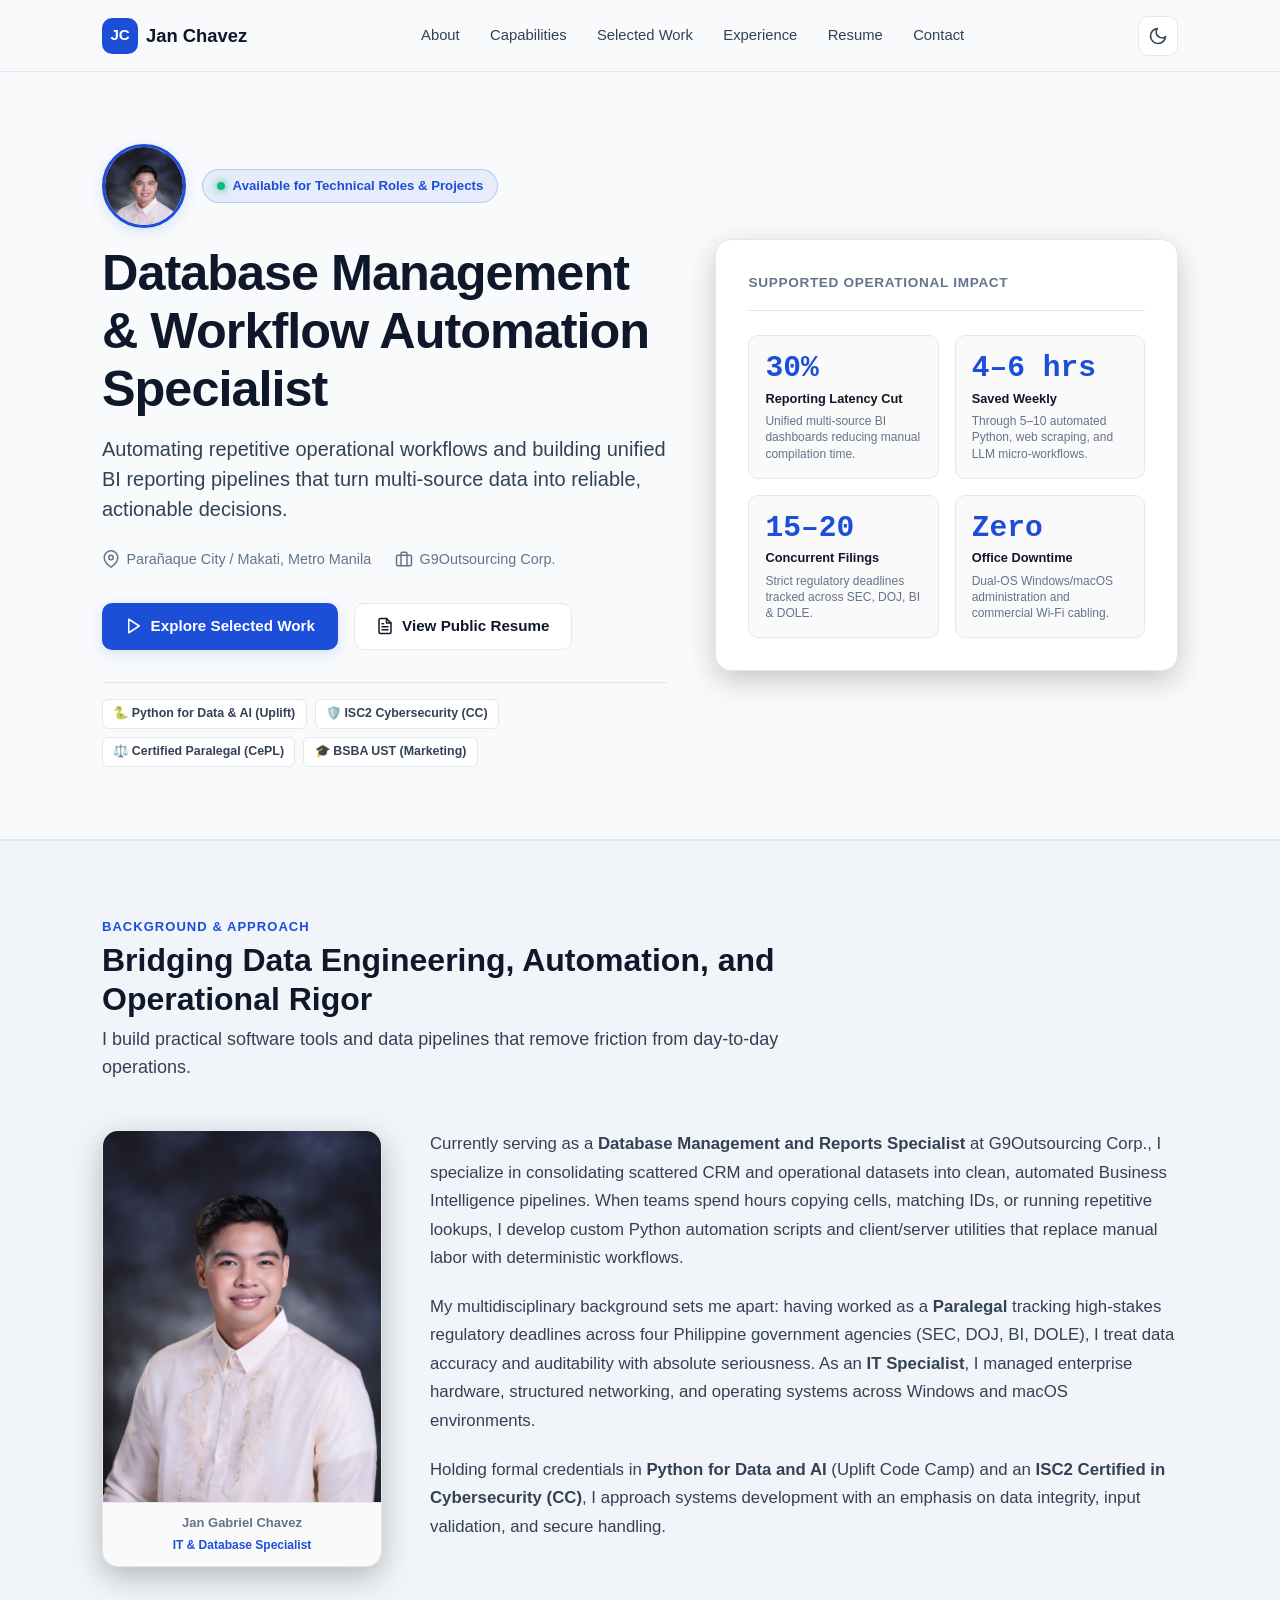
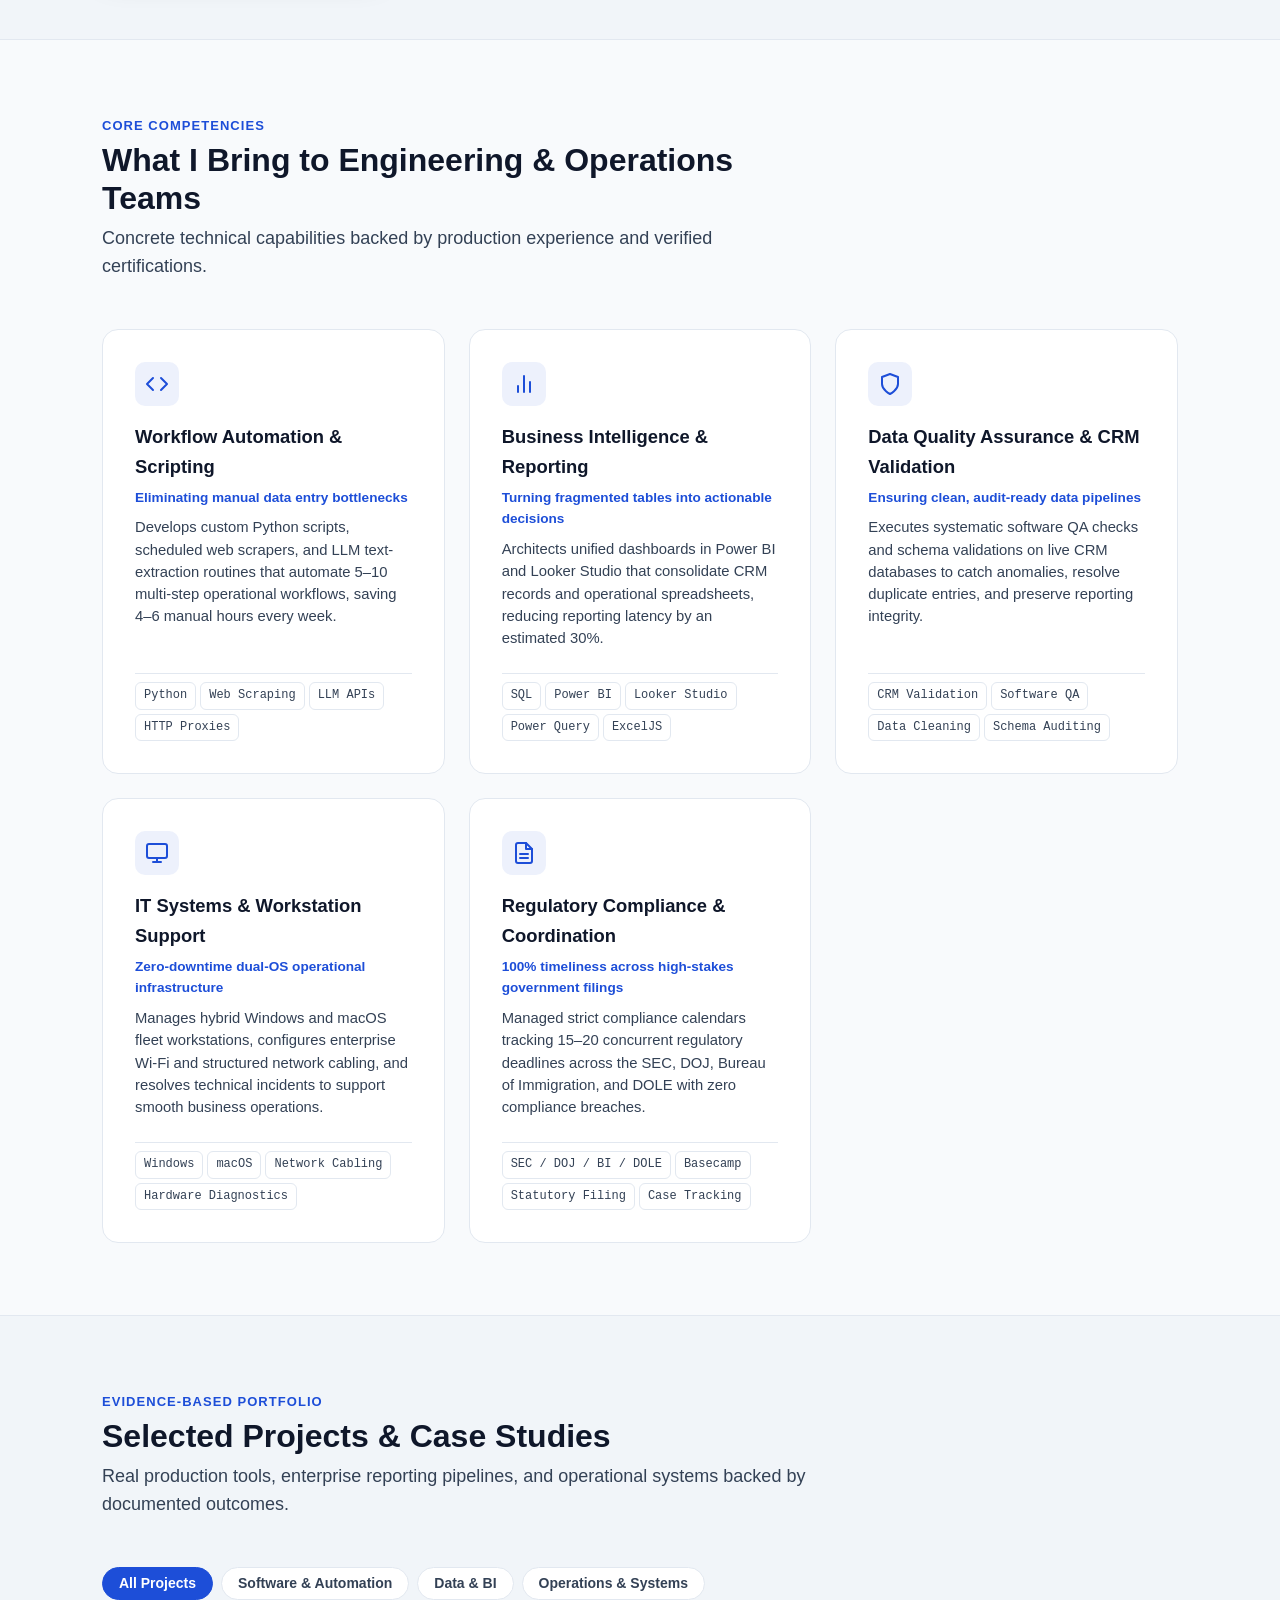
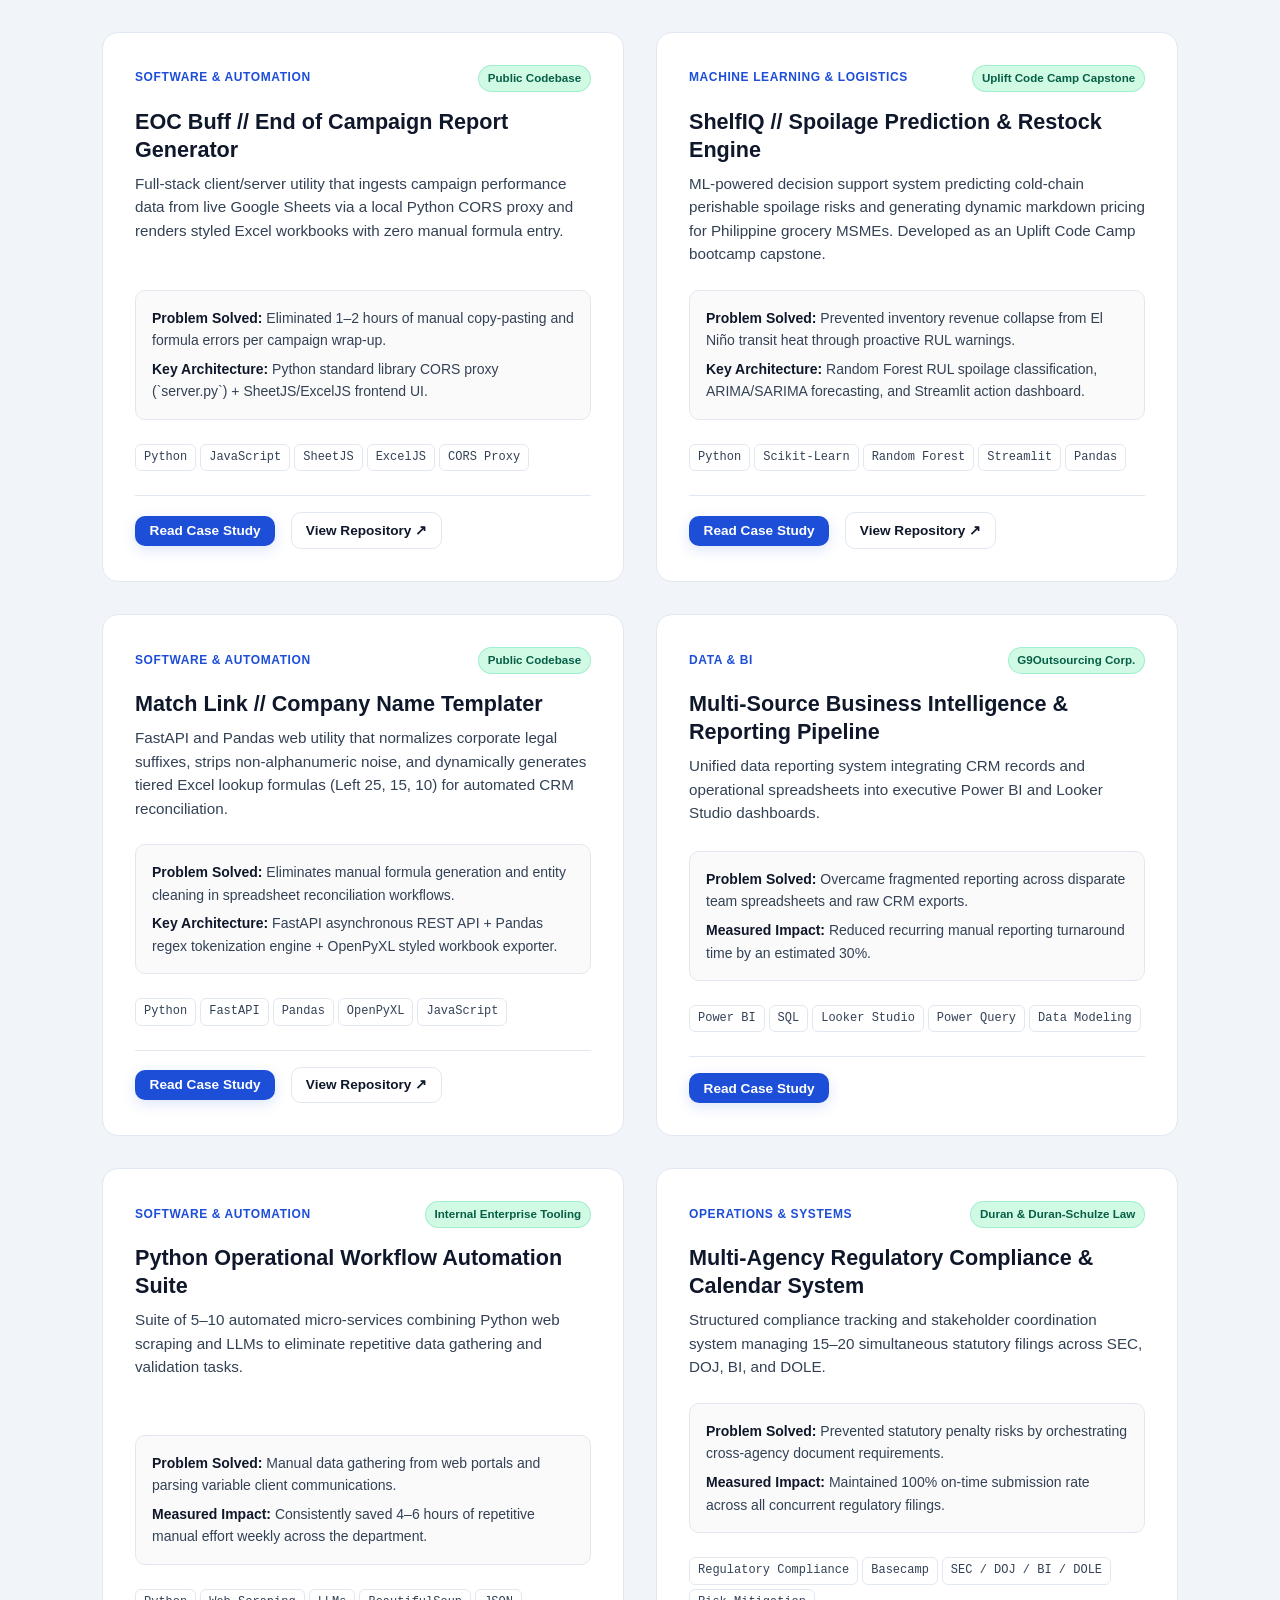
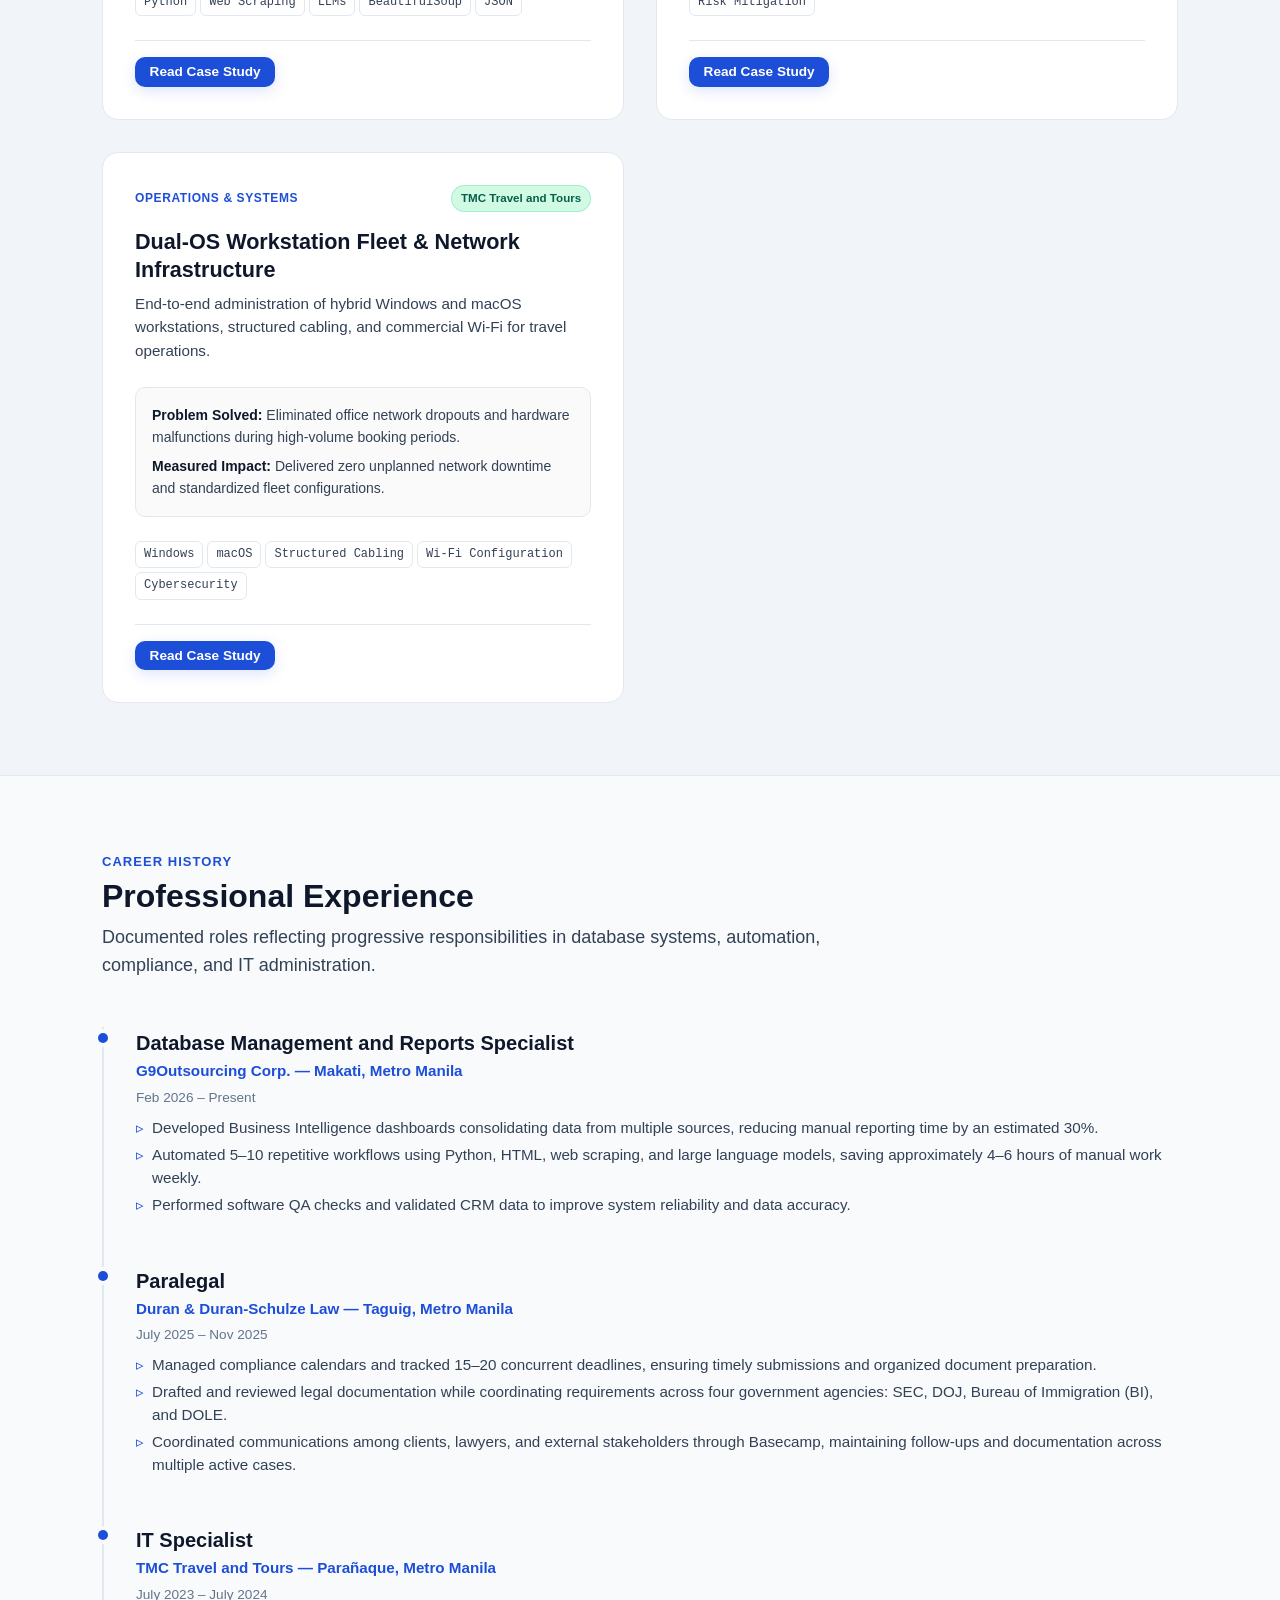
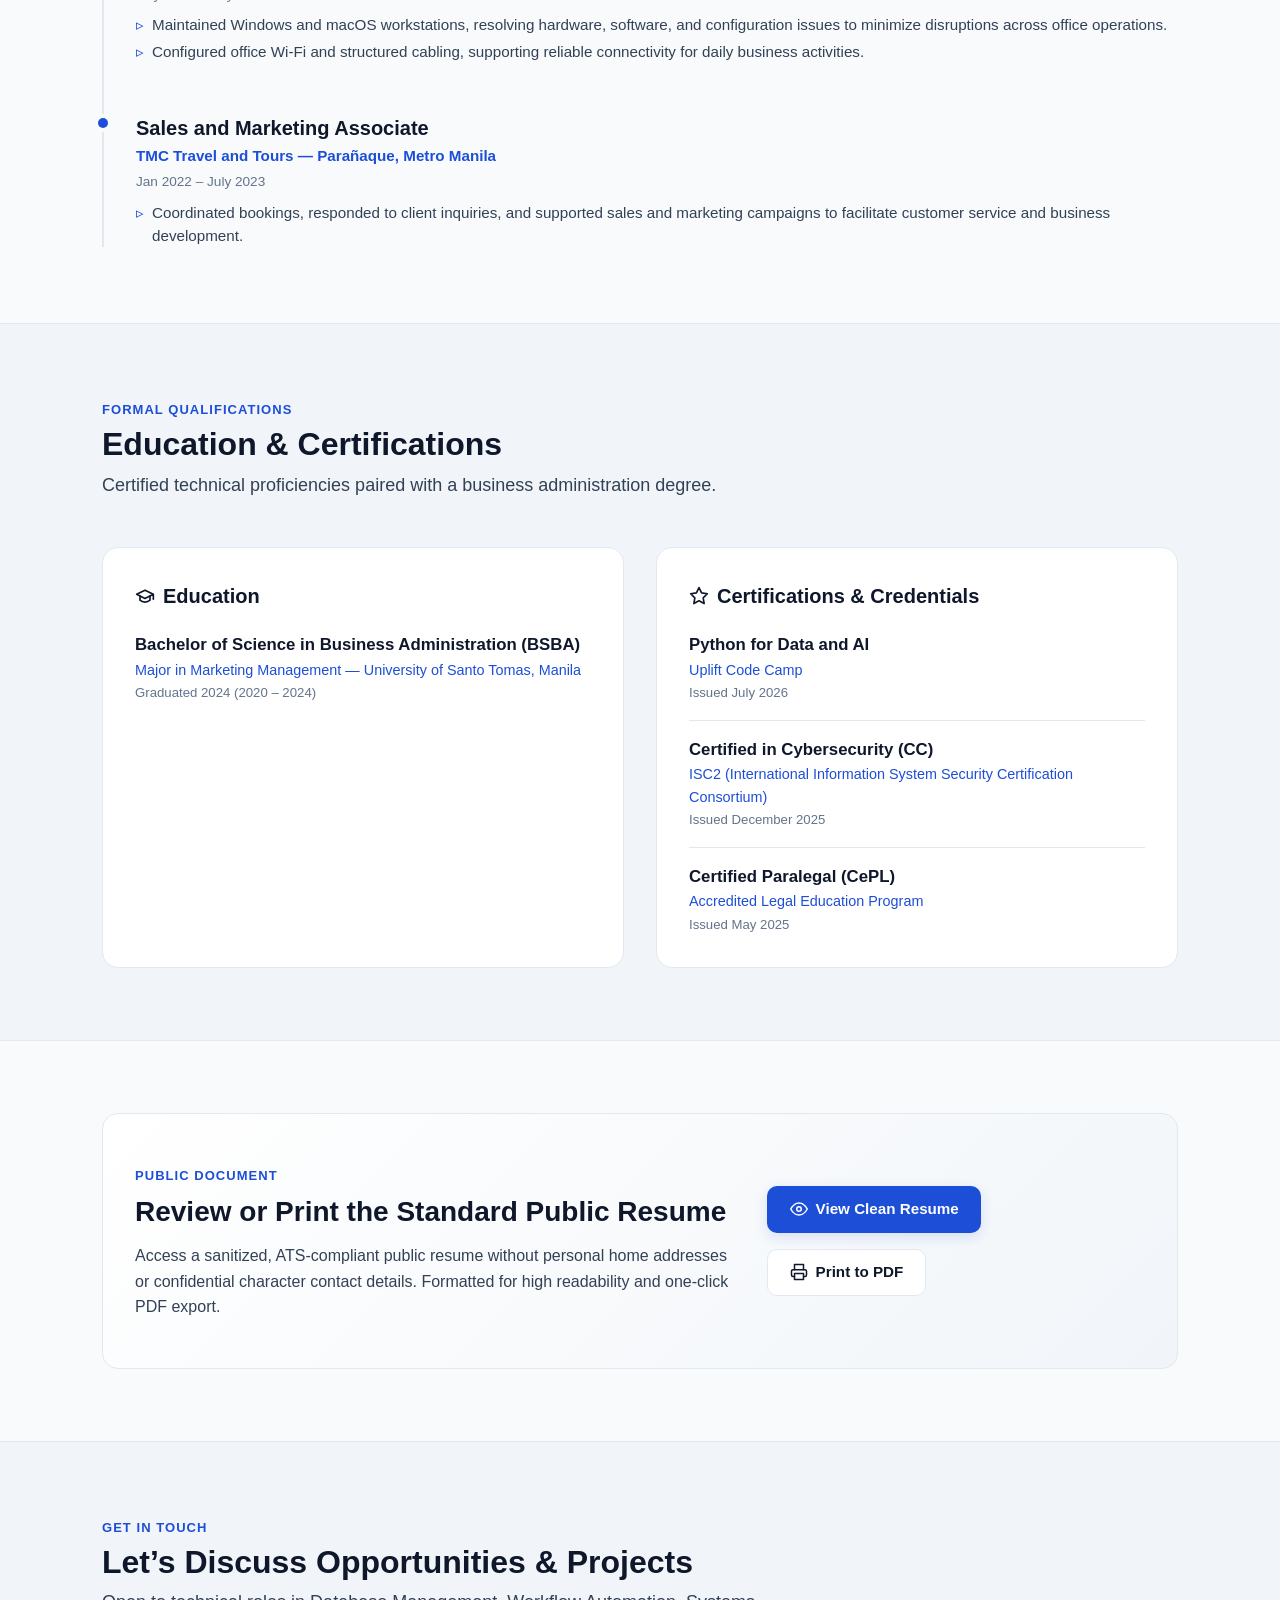
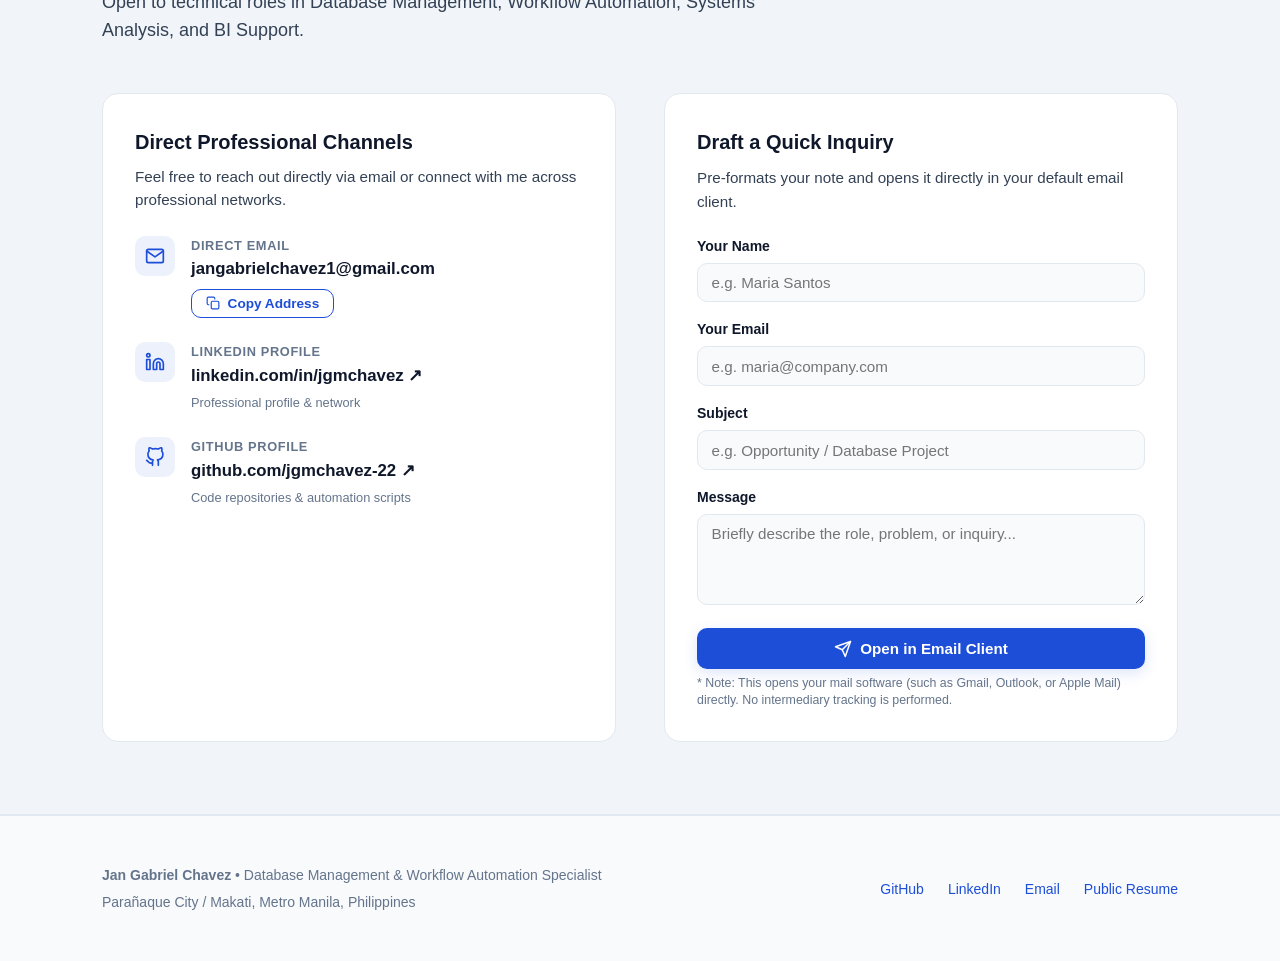
==== index.html @ 0a132a99 "Add ShelfIQ capstone and Match Link projects to portfolio showcase and case studies" ====
<!DOCTYPE html>
<html lang="en">
<head>
  <meta charset="UTF-8">
  <meta name="viewport" content="width=device-width, initial-scale=1.0">
  <meta http-equiv="X-UA-Compatible" content="ie=edge">
  <title>Jan Gabriel Chavez | Database Management & Workflow Automation Specialist</title>
  
  <!-- Search Metadata & Social Sharing -->
  <meta name="description" content="Portfolio of Jan Gabriel Chavez, Database Management & Workflow Automation Specialist in Metro Manila. Experience in Python scripting, SQL, Power BI dashboards, CRM validation, and IT support.">
  <meta name="author" content="Jan Gabriel Chavez">
  <meta property="og:title" content="Jan Gabriel Chavez | Database Management & Workflow Automation Specialist">
  <meta property="og:description" content="Automating repetitive operational workflows and building unified BI reporting pipelines that turn multi-source data into reliable, actionable decisions.">
  <meta property="og:type" content="website">
  <meta property="og:url" content="https://jgmchavez-22.github.io/portfolio/">
  <meta property="og:image" content="assets/jan-chavez.jpg">
  <meta name="twitter:card" content="summary_large_image">
  <meta name="twitter:title" content="Jan Gabriel Chavez | Database Management & Workflow Automation Specialist">
  <meta name="twitter:description" content="Python workflow automation, BI dashboards, CRM data validation, and IT support.">
  <meta name="twitter:image" content="assets/jan-chavez.jpg">

  <!-- Stylesheet -->
  <link rel="stylesheet" href="css/styles.css">
</head>
<body>

  <!-- Accessible Skip Link -->
  <a href="#main-content" class="skip-link">Skip to main content</a>

  <!-- Global Header & Navigation -->
  <header class="site-header" role="banner">
    <div class="container nav-container">
      <a href="#home" class="brand-link" aria-label="Jan Gabriel Chavez Home">
        <span class="brand-badge" aria-hidden="true">JC</span>
        <span>Jan Chavez</span>
      </a>

      <!-- Navigation Menu -->
      <nav aria-label="Main Navigation">
        <ul id="nav-menu" class="nav-menu">
          <li><a href="#about" class="nav-link">About</a></li>
          <li><a href="#capabilities" class="nav-link">Capabilities</a></li>
          <li><a href="#portfolio" class="nav-link">Selected Work</a></li>
          <li><a href="#experience" class="nav-link">Experience</a></li>
          <li><a href="#resume" class="nav-link">Resume</a></li>
          <li><a href="#contact" class="nav-link">Contact</a></li>
        </ul>
      </nav>

      <!-- Nav Actions (Theme Toggle & Mobile Menu) -->
      <div class="nav-actions">
        <button id="theme-toggle-btn" class="btn-icon" aria-label="Toggle dark/light theme">
          <span id="theme-icon"></span>
        </button>
        <button id="mobile-nav-toggle" class="btn-icon mobile-nav-toggle" aria-expanded="false" aria-controls="nav-menu" aria-label="Open navigation menu">
          <svg width="22" height="22" viewBox="0 0 24 24" fill="none" stroke="currentColor" stroke-width="2" stroke-linecap="round" stroke-linejoin="round" aria-hidden="true">
            <line x1="3" y1="12" x2="21" y2="12"></line>
            <line x1="3" y1="6" x2="21" y2="6"></line>
            <line x1="3" y1="18" x2="21" y2="18"></line>
          </svg>
        </button>
      </div>
    </div>
  </header>

  <!-- Main Content Container -->
  <main id="main-content" role="main">

    <!-- Hero Section -->
    <section id="home" class="hero-section" aria-labelledby="hero-title">
      <div class="container hero-layout">
        
        <!-- Left Column: Value Prop & Introduction -->
        <div>
          <div class="hero-header-profile">
            <img src="assets/jan-chavez.jpg" alt="Jan Gabriel Chavez" class="hero-avatar" width="84" height="84">
            <div class="hero-pill" style="margin-bottom: 0;">
              <span class="hero-pill-status" aria-hidden="true"></span>
              <span>Available for Technical Roles &amp; Projects</span>
            </div>
          </div>

          <h1 id="hero-title" class="hero-title">
            Database Management &amp; Workflow Automation Specialist
          </h1>

          <p class="hero-value-prop">
            Automating repetitive operational workflows and building unified BI reporting pipelines that turn multi-source data into reliable, actionable decisions.
          </p>

          <div class="hero-meta">
            <span class="hero-meta-item">
              <svg width="18" height="18" viewBox="0 0 24 24" fill="none" stroke="currentColor" stroke-width="2" stroke-linecap="round" stroke-linejoin="round" aria-hidden="true"><path d="M21 10c0 7-9 13-9 13s-9-6-9-13a9 9 0 0 1 18 0z"></path><circle cx="12" cy="10" r="3"></circle></svg>
              Parañaque City / Makati, Metro Manila
            </span>
            <span class="hero-meta-item">
              <svg width="18" height="18" viewBox="0 0 24 24" fill="none" stroke="currentColor" stroke-width="2" stroke-linecap="round" stroke-linejoin="round" aria-hidden="true"><rect x="2" y="7" width="20" height="14" rx="2" ry="2"></rect><path d="M16 21V5a2 2 0 0 0-2-2h-4a2 2 0 0 0-2 2v16"></path></svg>
              G9Outsourcing Corp.
            </span>
          </div>

          <div class="hero-ctas">
            <a href="#portfolio" class="btn btn-primary">
              <svg width="18" height="18" viewBox="0 0 24 24" fill="none" stroke="currentColor" stroke-width="2" stroke-linecap="round" stroke-linejoin="round" aria-hidden="true"><polygon points="5 3 19 12 5 21 5 3"></polygon></svg>
              Explore Selected Work
            </a>
            <a href="resume.html" class="btn btn-secondary">
              <svg width="18" height="18" viewBox="0 0 24 24" fill="none" stroke="currentColor" stroke-width="2" stroke-linecap="round" stroke-linejoin="round" aria-hidden="true"><path d="M14 2H6a2 2 0 0 0-2 2v16a2 2 0 0 0 2 2h12a2 2 0 0 0 2-2V8z"></path><polyline points="14 2 14 8 20 8"></polyline><line x1="16" y1="13" x2="8" y2="13"></line><line x1="16" y1="17" x2="8" y2="17"></line><polyline points="10 9 9 9 8 9"></polyline></svg>
              View Public Resume
            </a>
          </div>

          <!-- Verified Credentials -->
          <div class="hero-cert-badges">
            <span class="cert-badge-pill">🐍 Python for Data &amp; AI (Uplift)</span>
            <span class="cert-badge-pill">🛡️ ISC2 Cybersecurity (CC)</span>
            <span class="cert-badge-pill">⚖️ Certified Paralegal (CePL)</span>
            <span class="cert-badge-pill">🎓 BSBA UST (Marketing)</span>
          </div>
        </div>

        <!-- Right Column: Evidence Stat Card -->
        <aside class="hero-card" aria-label="Key Performance Metrics">
          <div class="hero-card-header">
            <h2 class="hero-card-title">Supported Operational Impact</h2>
          </div>
          <div class="stat-grid">
            <div class="stat-box">
              <div class="stat-value">30%</div>
              <div class="stat-label">Reporting Latency Cut</div>
              <div class="stat-desc">Unified multi-source BI dashboards reducing manual compilation time.</div>
            </div>
            <div class="stat-box">
              <div class="stat-value">4–6 hrs</div>
              <div class="stat-label">Saved Weekly</div>
              <div class="stat-desc">Through 5–10 automated Python, web scraping, and LLM micro-workflows.</div>
            </div>
            <div class="stat-box">
              <div class="stat-value">15–20</div>
              <div class="stat-label">Concurrent Filings</div>
              <div class="stat-desc">Strict regulatory deadlines tracked across SEC, DOJ, BI &amp; DOLE.</div>
            </div>
            <div class="stat-box">
              <div class="stat-value">Zero</div>
              <div class="stat-label">Office Downtime</div>
              <div class="stat-desc">Dual-OS Windows/macOS administration and commercial Wi-Fi cabling.</div>
            </div>
          </div>
        </aside>

      </div>
    </section>

    <!-- About Section -->
    <section id="about" class="section section-alt" aria-labelledby="about-title">
      <div class="container">
        <div class="section-header">
          <span class="section-tag">Background &amp; Approach</span>
          <h2 id="about-title" class="section-title">Bridging Data Engineering, Automation, and Operational Rigor</h2>
          <p class="section-lead">
            I build practical software tools and data pipelines that remove friction from day-to-day operations.
          </p>
        </div>

        <div class="about-grid">
          <div class="about-portrait-card">
            <img src="assets/jan-chavez.jpg" alt="Jan Gabriel Chavez professional portrait" class="about-portrait" width="280" height="373">
            <div class="about-portrait-caption">
              Jan Gabriel Chavez
              <div style="font-size: 0.75rem; color: var(--accent-primary); font-weight: 600; margin-top: 0.15rem;">IT &amp; Database Specialist</div>
            </div>
          </div>

          <div style="font-size: 1.05rem; color: var(--text-secondary); line-height: 1.7;">
            <p style="margin-bottom: 1.25rem;">
              Currently serving as a <strong>Database Management and Reports Specialist</strong> at G9Outsourcing Corp., I specialize in consolidating scattered CRM and operational datasets into clean, automated Business Intelligence pipelines. When teams spend hours copying cells, matching IDs, or running repetitive lookups, I develop custom Python automation scripts and client/server utilities that replace manual labor with deterministic workflows.
            </p>
            <p style="margin-bottom: 1.25rem;">
              My multidisciplinary background sets me apart: having worked as a <strong>Paralegal</strong> tracking high-stakes regulatory deadlines across four Philippine government agencies (SEC, DOJ, BI, DOLE), I treat data accuracy and auditability with absolute seriousness. As an <strong>IT Specialist</strong>, I managed enterprise hardware, structured networking, and operating systems across Windows and macOS environments.
            </p>
            <p>
              Holding formal credentials in <strong>Python for Data and AI</strong> (Uplift Code Camp) and an <strong>ISC2 Certified in Cybersecurity (CC)</strong>, I approach systems development with an emphasis on data integrity, input validation, and secure handling.
            </p>
          </div>
        </div>
      </div>
    </section>

    <!-- Capabilities Section -->
    <section id="capabilities" class="section" aria-labelledby="capabilities-title">
      <div class="container">
        <div class="section-header">
          <span class="section-tag">Core Competencies</span>
          <h2 id="capabilities-title" class="section-title">What I Bring to Engineering &amp; Operations Teams</h2>
          <p class="section-lead">
            Concrete technical capabilities backed by production experience and verified certifications.
          </p>
        </div>

        <div class="capabilities-grid">
          
          <!-- Card 1 -->
          <article class="capability-card">
            <div class="capability-icon" aria-hidden="true">
              <svg width="24" height="24" viewBox="0 0 24 24" fill="none" stroke="currentColor" stroke-width="2" stroke-linecap="round" stroke-linejoin="round"><polyline points="16 18 22 12 16 6"></polyline><polyline points="8 6 2 12 8 18"></polyline></svg>
            </div>
            <h3 class="capability-title">Workflow Automation &amp; Scripting</h3>
            <p class="capability-tagline">Eliminating manual data entry bottlenecks</p>
            <p class="capability-desc">
              Develops custom Python scripts, scheduled web scrapers, and LLM text-extraction routines that automate 5–10 multi-step operational workflows, saving 4–6 manual hours every week.
            </p>
            <div class="capability-tools">
              <span class="tool-tag">Python</span>
              <span class="tool-tag">Web Scraping</span>
              <span class="tool-tag">LLM APIs</span>
              <span class="tool-tag">HTTP Proxies</span>
            </div>
          </article>

          <!-- Card 2 -->
          <article class="capability-card">
            <div class="capability-icon" aria-hidden="true">
              <svg width="24" height="24" viewBox="0 0 24 24" fill="none" stroke="currentColor" stroke-width="2" stroke-linecap="round" stroke-linejoin="round"><line x1="18" y1="20" x2="18" y2="10"></line><line x1="12" y1="20" x2="12" y2="4"></line><line x1="6" y1="20" x2="6" y2="14"></line></svg>
            </div>
            <h3 class="capability-title">Business Intelligence &amp; Reporting</h3>
            <p class="capability-tagline">Turning fragmented tables into actionable decisions</p>
            <p class="capability-desc">
              Architects unified dashboards in Power BI and Looker Studio that consolidate CRM records and operational spreadsheets, reducing reporting latency by an estimated 30%.
            </p>
            <div class="capability-tools">
              <span class="tool-tag">SQL</span>
              <span class="tool-tag">Power BI</span>
              <span class="tool-tag">Looker Studio</span>
              <span class="tool-tag">Power Query</span>
              <span class="tool-tag">ExcelJS</span>
            </div>
          </article>

          <!-- Card 3 -->
          <article class="capability-card">
            <div class="capability-icon" aria-hidden="true">
              <svg width="24" height="24" viewBox="0 0 24 24" fill="none" stroke="currentColor" stroke-width="2" stroke-linecap="round" stroke-linejoin="round"><path d="M12 22s8-4 8-10V5l-8-3-8 3v7c0 6 8 10 8 10z"></path></svg>
            </div>
            <h3 class="capability-title">Data Quality Assurance &amp; CRM Validation</h3>
            <p class="capability-tagline">Ensuring clean, audit-ready data pipelines</p>
            <p class="capability-desc">
              Executes systematic software QA checks and schema validations on live CRM databases to catch anomalies, resolve duplicate entries, and preserve reporting integrity.
            </p>
            <div class="capability-tools">
              <span class="tool-tag">CRM Validation</span>
              <span class="tool-tag">Software QA</span>
              <span class="tool-tag">Data Cleaning</span>
              <span class="tool-tag">Schema Auditing</span>
            </div>
          </article>

          <!-- Card 4 -->
          <article class="capability-card">
            <div class="capability-icon" aria-hidden="true">
              <svg width="24" height="24" viewBox="0 0 24 24" fill="none" stroke="currentColor" stroke-width="2" stroke-linecap="round" stroke-linejoin="round"><rect x="2" y="3" width="20" height="14" rx="2" ry="2"></rect><line x1="8" y1="21" x2="16" y2="21"></line><line x1="12" y1="17" x2="12" y2="21"></line></svg>
            </div>
            <h3 class="capability-title">IT Systems &amp; Workstation Support</h3>
            <p class="capability-tagline">Zero-downtime dual-OS operational infrastructure</p>
            <p class="capability-desc">
              Manages hybrid Windows and macOS fleet workstations, configures enterprise Wi-Fi and structured network cabling, and resolves technical incidents to support smooth business operations.
            </p>
            <div class="capability-tools">
              <span class="tool-tag">Windows</span>
              <span class="tool-tag">macOS</span>
              <span class="tool-tag">Network Cabling</span>
              <span class="tool-tag">Hardware Diagnostics</span>
            </div>
          </article>

          <!-- Card 5 -->
          <article class="capability-card">
            <div class="capability-icon" aria-hidden="true">
              <svg width="24" height="24" viewBox="0 0 24 24" fill="none" stroke="currentColor" stroke-width="2" stroke-linecap="round" stroke-linejoin="round"><path d="M14 2H6a2 2 0 0 0-2 2v16a2 2 0 0 0 2 2h12a2 2 0 0 0 2-2V8z"></path><polyline points="14 2 14 8 20 8"></polyline><line x1="16" y1="13" x2="8" y2="13"></line><line x1="16" y1="17" x2="8" y2="17"></line></svg>
            </div>
            <h3 class="capability-title">Regulatory Compliance &amp; Coordination</h3>
            <p class="capability-tagline">100% timeliness across high-stakes government filings</p>
            <p class="capability-desc">
              Managed strict compliance calendars tracking 15–20 concurrent regulatory deadlines across the SEC, DOJ, Bureau of Immigration, and DOLE with zero compliance breaches.
            </p>
            <div class="capability-tools">
              <span class="tool-tag">SEC / DOJ / BI / DOLE</span>
              <span class="tool-tag">Basecamp</span>
              <span class="tool-tag">Statutory Filing</span>
              <span class="tool-tag">Case Tracking</span>
            </div>
          </article>

        </div>
      </div>
    </section>

    <!-- Selected Work & Integrated Portfolio -->
    <section id="portfolio" class="section section-alt" aria-labelledby="portfolio-title">
      <div class="container">
        <div class="section-header">
          <span class="section-tag">Evidence-Based Portfolio</span>
          <h2 id="portfolio-title" class="section-title">Selected Projects &amp; Case Studies</h2>
          <p class="section-lead">
            Real production tools, enterprise reporting pipelines, and operational systems backed by documented outcomes.
          </p>
        </div>

        <!-- Filter Controls -->
        <div class="portfolio-filters" role="group" aria-label="Filter projects by category">
          <button class="filter-btn is-active" data-filter="all" aria-pressed="true">All Projects</button>
          <button class="filter-btn" data-filter="software" aria-pressed="false">Software &amp; Automation</button>
          <button class="filter-btn" data-filter="data" aria-pressed="false">Data &amp; BI</button>
          <button class="filter-btn" data-filter="operations" aria-pressed="false">Operations &amp; Systems</button>
        </div>

        <!-- Portfolio Cards Grid -->
        <div class="portfolio-grid">

          <!-- Project 1: EOC Buff (Public Repo) -->
          <article class="project-card" data-category="software">
            <div class="project-meta-top">
              <span class="project-category">Software &amp; Automation</span>
              <span class="project-badge">Public Codebase</span>
            </div>
            <h3 class="project-title">EOC Buff // End of Campaign Report Generator</h3>
            <p class="project-summary">
              Full-stack client/server utility that ingests campaign performance data from live Google Sheets via a local Python CORS proxy and renders styled Excel workbooks with zero manual formula entry.
            </p>
            <div class="project-highlights-box">
              <div class="highlight-row">
                <span class="highlight-label">Problem Solved: </span>
                <span class="highlight-val">Eliminated 1–2 hours of manual copy-pasting and formula errors per campaign wrap-up.</span>
              </div>
              <div class="highlight-row">
                <span class="highlight-label">Key Architecture: </span>
                <span class="highlight-val">Python standard library CORS proxy (`server.py`) + SheetJS/ExcelJS frontend UI.</span>
              </div>
            </div>
            <div class="project-tags">
              <span class="tool-tag">Python</span>
              <span class="tool-tag">JavaScript</span>
              <span class="tool-tag">SheetJS</span>
              <span class="tool-tag">ExcelJS</span>
              <span class="tool-tag">CORS Proxy</span>
            </div>
            <div class="project-actions">
              <button class="btn btn-primary btn-sm" data-open-case="eoc-buff">
                Read Case Study
              </button>
              <a href="https://github.com/jgmchavez-22/EOC-Break-FRVNT" target="_blank" rel="noopener noreferrer" class="btn btn-secondary btn-sm">
                View Repository ↗
              </a>
            </div>
          </article>

          <!-- Project: ShelfIQ (Uplift Code Camp Capstone) -->
          <article class="project-card" data-category="data">
            <div class="project-meta-top">
              <span class="project-category">Machine Learning &amp; Logistics</span>
              <span class="project-badge">Uplift Code Camp Capstone</span>
            </div>
            <h3 class="project-title">ShelfIQ // Spoilage Prediction &amp; Restock Engine</h3>
            <p class="project-summary">
              ML-powered decision support system predicting cold-chain perishable spoilage risks and generating dynamic markdown pricing for Philippine grocery MSMEs. Developed as an Uplift Code Camp bootcamp capstone.
            </p>
            <div class="project-highlights-box">
              <div class="highlight-row">
                <span class="highlight-label">Problem Solved: </span>
                <span class="highlight-val">Prevented inventory revenue collapse from El Niño transit heat through proactive RUL warnings.</span>
              </div>
              <div class="highlight-row">
                <span class="highlight-label">Key Architecture: </span>
                <span class="highlight-val">Random Forest RUL spoilage classification, ARIMA/SARIMA forecasting, and Streamlit action dashboard.</span>
              </div>
            </div>
            <div class="project-tags">
              <span class="tool-tag">Python</span>
              <span class="tool-tag">Scikit-Learn</span>
              <span class="tool-tag">Random Forest</span>
              <span class="tool-tag">Streamlit</span>
              <span class="tool-tag">Pandas</span>
            </div>
            <div class="project-actions">
              <button class="btn btn-primary btn-sm" data-open-case="shelfiq">
                Read Case Study
              </button>
              <a href="https://github.com/jgmchavez-22/ShelfIQ" target="_blank" rel="noopener noreferrer" class="btn btn-secondary btn-sm">
                View Repository ↗
              </a>
            </div>
          </article>

          <!-- Project: Match Link -->
          <article class="project-card" data-category="software">
            <div class="project-meta-top">
              <span class="project-category">Software &amp; Automation</span>
              <span class="project-badge">Public Codebase</span>
            </div>
            <h3 class="project-title">Match Link // Company Name Templater</h3>
            <p class="project-summary">
              FastAPI and Pandas web utility that normalizes corporate legal suffixes, strips non-alphanumeric noise, and dynamically generates tiered Excel lookup formulas (Left 25, 15, 10) for automated CRM reconciliation.
            </p>
            <div class="project-highlights-box">
              <div class="highlight-row">
                <span class="highlight-label">Problem Solved: </span>
                <span class="highlight-val">Eliminates manual formula generation and entity cleaning in spreadsheet reconciliation workflows.</span>
              </div>
              <div class="highlight-row">
                <span class="highlight-label">Key Architecture: </span>
                <span class="highlight-val">FastAPI asynchronous REST API + Pandas regex tokenization engine + OpenPyXL styled workbook exporter.</span>
              </div>
            </div>
            <div class="project-tags">
              <span class="tool-tag">Python</span>
              <span class="tool-tag">FastAPI</span>
              <span class="tool-tag">Pandas</span>
              <span class="tool-tag">OpenPyXL</span>
              <span class="tool-tag">JavaScript</span>
            </div>
            <div class="project-actions">
              <button class="btn btn-primary btn-sm" data-open-case="matchlink-templater">
                Read Case Study
              </button>
              <a href="https://github.com/jgmchavez-22/Match-Link" target="_blank" rel="noopener noreferrer" class="btn btn-secondary btn-sm">
                View Repository ↗
              </a>
            </div>
          </article>

          <!-- Project 2: BI Dashboards -->
          <article class="project-card" data-category="data">
            <div class="project-meta-top">
              <span class="project-category">Data &amp; BI</span>
              <span class="project-badge">G9Outsourcing Corp.</span>
            </div>
            <h3 class="project-title">Multi-Source Business Intelligence &amp; Reporting Pipeline</h3>
            <p class="project-summary">
              Unified data reporting system integrating CRM records and operational spreadsheets into executive Power BI and Looker Studio dashboards.
            </p>
            <div class="project-highlights-box">
              <div class="highlight-row">
                <span class="highlight-label">Problem Solved: </span>
                <span class="highlight-val">Overcame fragmented reporting across disparate team spreadsheets and raw CRM exports.</span>
              </div>
              <div class="highlight-row">
                <span class="highlight-label">Measured Impact: </span>
                <span class="highlight-val">Reduced recurring manual reporting turnaround time by an estimated 30%.</span>
              </div>
            </div>
            <div class="project-tags">
              <span class="tool-tag">Power BI</span>
              <span class="tool-tag">SQL</span>
              <span class="tool-tag">Looker Studio</span>
              <span class="tool-tag">Power Query</span>
              <span class="tool-tag">Data Modeling</span>
            </div>
            <div class="project-actions">
              <button class="btn btn-primary btn-sm" data-open-case="bi-dashboards">
                Read Case Study
              </button>
            </div>
          </article>

          <!-- Project 3: Workflow Automations -->
          <article class="project-card" data-category="software">
            <div class="project-meta-top">
              <span class="project-category">Software &amp; Automation</span>
              <span class="project-badge">Internal Enterprise Tooling</span>
            </div>
            <h3 class="project-title">Python Operational Workflow Automation Suite</h3>
            <p class="project-summary">
              Suite of 5–10 automated micro-services combining Python web scraping and LLMs to eliminate repetitive data gathering and validation tasks.
            </p>
            <div class="project-highlights-box">
              <div class="highlight-row">
                <span class="highlight-label">Problem Solved: </span>
                <span class="highlight-val">Manual data gathering from web portals and parsing variable client communications.</span>
              </div>
              <div class="highlight-row">
                <span class="highlight-label">Measured Impact: </span>
                <span class="highlight-val">Consistently saved 4–6 hours of repetitive manual effort weekly across the department.</span>
              </div>
            </div>
            <div class="project-tags">
              <span class="tool-tag">Python</span>
              <span class="tool-tag">Web Scraping</span>
              <span class="tool-tag">LLMs</span>
              <span class="tool-tag">BeautifulSoup</span>
              <span class="tool-tag">JSON</span>
            </div>
            <div class="project-actions">
              <button class="btn btn-primary btn-sm" data-open-case="workflow-automations">
                Read Case Study
              </button>
            </div>
          </article>

          <!-- Project 4: Compliance Tracker -->
          <article class="project-card" data-category="operations">
            <div class="project-meta-top">
              <span class="project-category">Operations &amp; Systems</span>
              <span class="project-badge">Duran &amp; Duran-Schulze Law</span>
            </div>
            <h3 class="project-title">Multi-Agency Regulatory Compliance &amp; Calendar System</h3>
            <p class="project-summary">
              Structured compliance tracking and stakeholder coordination system managing 15–20 simultaneous statutory filings across SEC, DOJ, BI, and DOLE.
            </p>
            <div class="project-highlights-box">
              <div class="highlight-row">
                <span class="highlight-label">Problem Solved: </span>
                <span class="highlight-val">Prevented statutory penalty risks by orchestrating cross-agency document requirements.</span>
              </div>
              <div class="highlight-row">
                <span class="highlight-label">Measured Impact: </span>
                <span class="highlight-val">Maintained 100% on-time submission rate across all concurrent regulatory filings.</span>
              </div>
            </div>
            <div class="project-tags">
              <span class="tool-tag">Regulatory Compliance</span>
              <span class="tool-tag">Basecamp</span>
              <span class="tool-tag">SEC / DOJ / BI / DOLE</span>
              <span class="tool-tag">Risk Mitigation</span>
            </div>
            <div class="project-actions">
              <button class="btn btn-primary btn-sm" data-open-case="compliance-tracker">
                Read Case Study
              </button>
            </div>
          </article>

          <!-- Project 5: IT Infrastructure -->
          <article class="project-card" data-category="operations">
            <div class="project-meta-top">
              <span class="project-category">Operations &amp; Systems</span>
              <span class="project-badge">TMC Travel and Tours</span>
            </div>
            <h3 class="project-title">Dual-OS Workstation Fleet &amp; Network Infrastructure</h3>
            <p class="project-summary">
              End-to-end administration of hybrid Windows and macOS workstations, structured cabling, and commercial Wi-Fi for travel operations.
            </p>
            <div class="project-highlights-box">
              <div class="highlight-row">
                <span class="highlight-label">Problem Solved: </span>
                <span class="highlight-val">Eliminated office network dropouts and hardware malfunctions during high-volume booking periods.</span>
              </div>
              <div class="highlight-row">
                <span class="highlight-label">Measured Impact: </span>
                <span class="highlight-val">Delivered zero unplanned network downtime and standardized fleet configurations.</span>
              </div>
            </div>
            <div class="project-tags">
              <span class="tool-tag">Windows</span>
              <span class="tool-tag">macOS</span>
              <span class="tool-tag">Structured Cabling</span>
              <span class="tool-tag">Wi-Fi Configuration</span>
              <span class="tool-tag">Cybersecurity</span>
            </div>
            <div class="project-actions">
              <button class="btn btn-primary btn-sm" data-open-case="it-infrastructure">
                Read Case Study
              </button>
            </div>
          </article>

        </div>
      </div>
    </section>

    <!-- Professional Experience Timeline -->
    <section id="experience" class="section" aria-labelledby="experience-title">
      <div class="container">
        <div class="section-header">
          <span class="section-tag">Career History</span>
          <h2 id="experience-title" class="section-title">Professional Experience</h2>
          <p class="section-lead">
            Documented roles reflecting progressive responsibilities in database systems, automation, compliance, and IT administration.
          </p>
        </div>

        <div class="timeline">
          
          <!-- Role 1 -->
          <div class="timeline-item">
            <div class="timeline-dot" aria-hidden="true"></div>
            <header class="timeline-header">
              <h3 class="timeline-role">Database Management and Reports Specialist</h3>
              <div class="timeline-company">G9Outsourcing Corp. — Makati, Metro Manila</div>
              <time class="timeline-meta">Feb 2026 – Present</time>
            </header>
            <ul class="timeline-list">
              <li>Developed Business Intelligence dashboards consolidating data from multiple sources, reducing manual reporting time by an estimated 30%.</li>
              <li>Automated 5–10 repetitive workflows using Python, HTML, web scraping, and large language models, saving approximately 4–6 hours of manual work weekly.</li>
              <li>Performed software QA checks and validated CRM data to improve system reliability and data accuracy.</li>
            </ul>
          </div>

          <!-- Role 2 -->
          <div class="timeline-item">
            <div class="timeline-dot" aria-hidden="true"></div>
            <header class="timeline-header">
              <h3 class="timeline-role">Paralegal</h3>
              <div class="timeline-company">Duran &amp; Duran-Schulze Law — Taguig, Metro Manila</div>
              <time class="timeline-meta">July 2025 – Nov 2025</time>
            </header>
            <ul class="timeline-list">
              <li>Managed compliance calendars and tracked 15–20 concurrent deadlines, ensuring timely submissions and organized document preparation.</li>
              <li>Drafted and reviewed legal documentation while coordinating requirements across four government agencies: SEC, DOJ, Bureau of Immigration (BI), and DOLE.</li>
              <li>Coordinated communications among clients, lawyers, and external stakeholders through Basecamp, maintaining follow-ups and documentation across multiple active cases.</li>
            </ul>
          </div>

          <!-- Role 3 -->
          <div class="timeline-item">
            <div class="timeline-dot" aria-hidden="true"></div>
            <header class="timeline-header">
              <h3 class="timeline-role">IT Specialist</h3>
              <div class="timeline-company">TMC Travel and Tours — Parañaque, Metro Manila</div>
              <time class="timeline-meta">July 2023 – July 2024</time>
            </header>
            <ul class="timeline-list">
              <li>Maintained Windows and macOS workstations, resolving hardware, software, and configuration issues to minimize disruptions across office operations.</li>
              <li>Configured office Wi-Fi and structured cabling, supporting reliable connectivity for daily business activities.</li>
            </ul>
          </div>

          <!-- Role 4 -->
          <div class="timeline-item">
            <div class="timeline-dot" aria-hidden="true"></div>
            <header class="timeline-header">
              <h3 class="timeline-role">Sales and Marketing Associate</h3>
              <div class="timeline-company">TMC Travel and Tours — Parañaque, Metro Manila</div>
              <time class="timeline-meta">Jan 2022 – July 2023</time>
            </header>
            <ul class="timeline-list">
              <li>Coordinated bookings, responded to client inquiries, and supported sales and marketing campaigns to facilitate customer service and business development.</li>
            </ul>
          </div>

        </div>
      </div>
    </section>

    <!-- Education & Certifications -->
    <section class="section section-alt" aria-labelledby="credentials-title">
      <div class="container">
        <div class="section-header">
          <span class="section-tag">Formal Qualifications</span>
          <h2 id="credentials-title" class="section-title">Education &amp; Certifications</h2>
          <p class="section-lead">
            Certified technical proficiencies paired with a business administration degree.
          </p>
        </div>

        <div class="credentials-grid">
          
          <!-- Education Box -->
          <div class="credential-box">
            <h3 style="font-size: 1.25rem; font-weight: 700; color: var(--text-primary); margin-bottom: 1.25rem; display: flex; align-items: center; gap: 0.5rem;">
              <svg width="20" height="20" viewBox="0 0 24 24" fill="none" stroke="currentColor" stroke-width="2" stroke-linecap="round" stroke-linejoin="round" aria-hidden="true"><path d="M22 10v6M2 10l10-5 10 5-10 5z"></path><path d="M6 12v5c3 3 9 3 12 0v-5"></path></svg>
              Education
            </h3>
            <div class="credential-item">
              <div class="credential-title">Bachelor of Science in Business Administration (BSBA)</div>
              <div class="credential-issuer">Major in Marketing Management — University of Santo Tomas, Manila</div>
              <div class="credential-date">Graduated 2024 (2020 – 2024)</div>
            </div>
          </div>

          <!-- Certifications Box -->
          <div class="credential-box">
            <h3 style="font-size: 1.25rem; font-weight: 700; color: var(--text-primary); margin-bottom: 1.25rem; display: flex; align-items: center; gap: 0.5rem;">
              <svg width="20" height="20" viewBox="0 0 24 24" fill="none" stroke="currentColor" stroke-width="2" stroke-linecap="round" stroke-linejoin="round" aria-hidden="true"><polygon points="12 2 15.09 8.26 22 9.27 17 14.14 18.18 21.02 12 17.77 5.82 21.02 7 14.14 2 9.27 8.91 8.26 12 2"></polygon></svg>
              Certifications &amp; Credentials
            </h3>

            <div class="credential-item">
              <div class="credential-title">Python for Data and AI</div>
              <div class="credential-issuer">Uplift Code Camp</div>
              <div class="credential-date">Issued July 2026</div>
            </div>

            <div class="credential-item">
              <div class="credential-title">Certified in Cybersecurity (CC)</div>
              <div class="credential-issuer">ISC2 (International Information System Security Certification Consortium)</div>
              <div class="credential-date">Issued December 2025</div>
            </div>

            <div class="credential-item">
              <div class="credential-title">Certified Paralegal (CePL)</div>
              <div class="credential-issuer">Accredited Legal Education Program</div>
              <div class="credential-date">Issued May 2025</div>
            </div>
          </div>

        </div>
      </div>
    </section>

    <!-- Public Resume Callout -->
    <section id="resume" class="section" aria-labelledby="resume-cta-title">
      <div class="container">
        <div class="resume-cta-box">
          <div class="resume-cta-content">
            <span class="section-tag">Public Document</span>
            <h2 id="resume-cta-title" style="font-size: 1.75rem; font-weight: 800; color: var(--text-primary); margin-bottom: 0.5rem;">
              Review or Print the Standard Public Resume
            </h2>
            <p>
              Access a sanitized, ATS-compliant public resume without personal home addresses or confidential character contact details. Formatted for high readability and one-click PDF export.
            </p>
          </div>
          <div class="resume-cta-actions">
            <a href="resume.html" class="btn btn-primary">
              <svg width="18" height="18" viewBox="0 0 24 24" fill="none" stroke="currentColor" stroke-width="2" stroke-linecap="round" stroke-linejoin="round" aria-hidden="true"><path d="M1 12s4-8 11-8 11 8 11 8-4 8-11 8-11-8-11-8z"></path><circle cx="12" cy="12" r="3"></circle></svg>
              View Clean Resume
            </a>
            <a href="resume.html" onclick="setTimeout(() => window.print(), 300)" class="btn btn-secondary">
              <svg width="18" height="18" viewBox="0 0 24 24" fill="none" stroke="currentColor" stroke-width="2" stroke-linecap="round" stroke-linejoin="round" aria-hidden="true"><polyline points="6 9 6 2 18 2 18 9"></polyline><path d="M6 18H4a2 2 0 0 1-2-2v-5a2 2 0 0 1 2-2h16a2 2 0 0 1 2 2v5a2 2 0 0 1-2 2h-2"></path><rect x="6" y="14" width="12" height="8"></rect></svg>
              Print to PDF
            </a>
          </div>
        </div>
      </div>
    </section>

    <!-- Contact Section -->
    <section id="contact" class="section section-alt" aria-labelledby="contact-title">
      <div class="container">
        <div class="section-header">
          <span class="section-tag">Get in Touch</span>
          <h2 id="contact-title" class="section-title">Let’s Discuss Opportunities &amp; Projects</h2>
          <p class="section-lead">
            Open to technical roles in Database Management, Workflow Automation, Systems Analysis, and BI Support.
          </p>
        </div>

        <div class="contact-layout">
          
          <!-- Direct Channels -->
          <div class="contact-card">
            <h3 style="font-size: 1.25rem; font-weight: 700; color: var(--text-primary); margin-bottom: 0.5rem;">
              Direct Professional Channels
            </h3>
            <p style="font-size: 0.95rem; color: var(--text-secondary); line-height: 1.5;">
              Feel free to reach out directly via email or connect with me across professional networks.
            </p>

            <div class="contact-list">
              
              <!-- Email -->
              <div class="contact-item">
                <div class="contact-icon" aria-hidden="true">
                  <svg width="20" height="20" viewBox="0 0 24 24" fill="none" stroke="currentColor" stroke-width="2" stroke-linecap="round" stroke-linejoin="round"><path d="M4 4h16c1.1 0 2 .9 2 2v12c0 1.1-.9 2-2 2H4c-1.1 0-2-.9-2-2V6c0-1.1.9-2 2-2z"></path><polyline points="22,6 12,13 2,6"></polyline></svg>
                </div>
                <div>
                  <div class="contact-details-label">Direct Email</div>
                  <a href="mailto:jangabrielchavez1@gmail.com" class="contact-details-val">jangabrielchavez1@gmail.com</a>
                  <div style="margin-top: 0.35rem;">
                    <button id="copy-email-btn" class="btn btn-outline btn-sm" aria-label="Copy email address to clipboard">
                      <svg width="14" height="14" viewBox="0 0 24 24" fill="none" stroke="currentColor" stroke-width="2" stroke-linecap="round" stroke-linejoin="round" aria-hidden="true"><rect x="9" y="9" width="13" height="13" rx="2" ry="2"></rect><path d="M5 15H4a2 2 0 0 1-2-2V4a2 2 0 0 1 2-2h9a2 2 0 0 1 2 2v1"></path></svg>
                      Copy Address
                    </button>
                    <span id="copy-feedback" class="copy-feedback" role="status" aria-live="polite"></span>
                  </div>
                </div>
              </div>

              <!-- LinkedIn -->
              <div class="contact-item">
                <div class="contact-icon" aria-hidden="true">
                  <svg width="20" height="20" viewBox="0 0 24 24" fill="none" stroke="currentColor" stroke-width="2" stroke-linecap="round" stroke-linejoin="round"><path d="M16 8a6 6 0 0 1 6 6v7h-4v-7a2 2 0 0 0-2-2 2 2 0 0 0-2 2v7h-4v-7a6 6 0 0 1 6-6z"></path><rect x="2" y="9" width="4" height="12"></rect><circle cx="4" cy="4" r="2"></circle></svg>
                </div>
                <div>
                  <div class="contact-details-label">LinkedIn Profile</div>
                  <a href="https://www.linkedin.com/in/jgmchavez/" target="_blank" rel="noopener noreferrer" class="contact-details-val">
                    linkedin.com/in/jgmchavez ↗
                  </a>
                  <div style="font-size: 0.8rem; color: var(--text-muted); margin-top: 0.2rem;">Professional profile &amp; network</div>
                </div>
              </div>

              <!-- GitHub -->
              <div class="contact-item">
                <div class="contact-icon" aria-hidden="true">
                  <svg width="20" height="20" viewBox="0 0 24 24" fill="none" stroke="currentColor" stroke-width="2" stroke-linecap="round" stroke-linejoin="round"><path d="M9 19c-5 1.5-5-2.5-7-3m14 6v-3.87a3.37 3.37 0 0 0-.94-2.61c3.14-.35 6.44-1.54 6.44-7A5.44 5.44 0 0 0 20 4.77 5.07 5.07 0 0 0 19.91 1S18.73.65 16 2.48a13.38 13.38 0 0 0-7 0C6.27.65 5.09 1 5.09 1A5.07 5.07 0 0 0 5 4.77a5.44 5.44 0 0 0-1.5 3.78c0 5.42 3.3 6.61 6.44 7A3.37 3.37 0 0 0 9 18.13V22"></path></svg>
                </div>
                <div>
                  <div class="contact-details-label">GitHub Profile</div>
                  <a href="https://github.com/jgmchavez-22" target="_blank" rel="noopener noreferrer" class="contact-details-val">
                    github.com/jgmchavez-22 ↗
                  </a>
                  <div style="font-size: 0.8rem; color: var(--text-muted); margin-top: 0.2rem;">Code repositories &amp; automation scripts</div>
                </div>
              </div>

            </div>
          </div>

          <!-- Quick Message Preparer -->
          <div class="contact-card">
            <h3 style="font-size: 1.25rem; font-weight: 700; color: var(--text-primary); margin-bottom: 0.5rem;">
              Draft a Quick Inquiry
            </h3>
            <p style="font-size: 0.95rem; color: var(--text-secondary); margin-bottom: 1.25rem;">
              Pre-formats your note and opens it directly in your default email client.
            </p>

            <form id="contact-assist-form">
              <div class="form-group">
                <label for="contact-name" class="form-label">Your Name</label>
                <input type="text" id="contact-name" class="form-input" placeholder="e.g. Maria Santos" required>
              </div>

              <div class="form-group">
                <label for="contact-email-input" class="form-label">Your Email</label>
                <input type="email" id="contact-email-input" class="form-input" placeholder="e.g. maria@company.com" required>
              </div>

              <div class="form-group">
                <label for="contact-subject" class="form-label">Subject</label>
                <input type="text" id="contact-subject" class="form-input" placeholder="e.g. Opportunity / Database Project">
              </div>

              <div class="form-group">
                <label for="contact-message" class="form-label">Message</label>
                <textarea id="contact-message" class="form-textarea" rows="4" placeholder="Briefly describe the role, problem, or inquiry..." required></textarea>
              </div>

              <button type="submit" class="btn btn-primary" style="width: 100%;">
                <svg width="18" height="18" viewBox="0 0 24 24" fill="none" stroke="currentColor" stroke-width="2" stroke-linecap="round" stroke-linejoin="round" aria-hidden="true"><line x1="22" y1="2" x2="11" y2="13"></line><polygon points="22 2 15 22 11 13 2 9 22 2"></polygon></svg>
                Open in Email Client
              </button>
              <div class="form-hint">
                * Note: This opens your mail software (such as Gmail, Outlook, or Apple Mail) directly. No intermediary tracking is performed.
              </div>
            </form>
          </div>

        </div>
      </div>
    </section>

  </main>

  <!-- Global Footer -->
  <footer class="site-footer" role="contentinfo">
    <div class="container footer-container">
      <div>
        <p><strong>Jan Gabriel Chavez</strong> • Database Management &amp; Workflow Automation Specialist</p>
        <p style="margin-top: 0.25rem;">Parañaque City / Makati, Metro Manila, Philippines</p>
      </div>

      <ul class="footer-links">
        <li><a href="https://github.com/jgmchavez-22" target="_blank" rel="noopener noreferrer">GitHub</a></li>
        <li><a href="https://www.linkedin.com/in/jgmchavez/" target="_blank" rel="noopener noreferrer">LinkedIn</a></li>
        <li><a href="mailto:jangabrielchavez1@gmail.com">Email</a></li>
        <li><a href="resume.html">Public Resume</a></li>
      </ul>
    </div>
  </footer>

  <!-- Case Study Modal / Drawer -->
  <div id="case-study-modal" class="modal-overlay" role="dialog" aria-modal="true" aria-hidden="true" aria-labelledby="modal-case-title">
    <div class="modal-dialog">
      <div class="modal-header">
        <h3 id="modal-case-title" class="modal-title">Case Study Details</h3>
        <button id="modal-close-btn" class="modal-close-btn" aria-label="Close case study details">
          <svg width="24" height="24" viewBox="0 0 24 24" fill="none" stroke="currentColor" stroke-width="2" stroke-linecap="round" stroke-linejoin="round" aria-hidden="true">
            <line x1="18" y1="6" x2="6" y2="18"></line>
            <line x1="6" y1="6" x2="18" y2="18"></line>
          </svg>
        </button>
      </div>
      <div id="modal-case-body" class="modal-body">
        <!-- Injected via JavaScript -->
      </div>
    </div>
  </div>

  <!-- Interactive JavaScript -->
  <script src="js/main.js"></script>
</body>
</html>
---- css/styles.css ----
/* ==========================================================================
   Jan Gabriel Chavez - Professional Portfolio & Systems Showcase
   Clean, accessible, high-performance stylesheet
   WCAG 2.2 AA Compliant
   ========================================================================== */

/* --------------------------------------------------------------------------
   Design Tokens & CSS Variables
   -------------------------------------------------------------------------- */
:root {
  /* Color Palette - Dark Slate Default */
  --bg-primary: #0b0f19;
  --bg-secondary: #111827;
  --bg-surface: #1e293b;
  --bg-surface-elevated: #243247;
  --bg-surface-subtle: rgba(255, 255, 255, 0.03);
  
  --border-subtle: #334155;
  --border-muted: #1e293b;
  --border-active: #60a5fa;

  --text-primary: #f8fafc;
  --text-secondary: #cbd5e1;
  --text-muted: #94a3b8;
  --text-inverse: #0b0f19;

  --accent-primary: #3b82f6;
  --accent-hover: #2563eb;
  --accent-subtle: rgba(59, 130, 246, 0.12);
  --accent-glow: rgba(59, 130, 246, 0.25);

  --success-text: #34d399;
  --success-bg: rgba(52, 211, 153, 0.12);
  --warning-text: #fbbf24;
  --warning-bg: rgba(251, 191, 36, 0.12);

  /* Typography */
  --font-sans: -apple-system, BlinkMacSystemFont, "Segoe UI", Roboto, "Helvetica Neue", Arial, sans-serif;
  --font-mono: ui-monospace, SFMono-Regular, Menlo, Monaco, Consolas, "Liberation Mono", monospace;

  /* Spacing */
  --space-xs: 0.25rem;
  --space-sm: 0.5rem;
  --space-md: 1rem;
  --space-lg: 1.5rem;
  --space-xl: 2rem;
  --space-2xl: 3rem;
  --space-3xl: 4.5rem;

  /* Layout */
  --container-max-width: 1140px;
  --header-height: 72px;
  --radius-sm: 6px;
  --radius-md: 10px;
  --radius-lg: 16px;
  --radius-full: 9999px;

  /* Transitions */
  --transition-fast: 0.15s ease;
  --transition-normal: 0.25s ease;

  /* Focus Ring */
  --focus-ring: 2px solid #60a5fa;
  --focus-offset: 3px;
}

/* Light Theme Overrides */
[data-theme="light"] {
  --bg-primary: #f8fafc;
  --bg-secondary: #f1f5f9;
  --bg-surface: #ffffff;
  --bg-surface-elevated: #ffffff;
  --bg-surface-subtle: rgba(0, 0, 0, 0.02);

  --border-subtle: #e2e8f0;
  --border-muted: #cbd5e1;
  --border-active: #2563eb;

  --text-primary: #0f172a;
  --text-secondary: #334155;
  --text-muted: #64748b;
  --text-inverse: #ffffff;

  --accent-primary: #1d4ed8;
  --accent-hover: #1e40af;
  --accent-subtle: rgba(29, 78, 216, 0.08);
  --accent-glow: rgba(29, 78, 216, 0.15);

  --success-text: #065f46;
  --success-bg: #d1fae5;
  --warning-text: #92400e;
  --warning-bg: #fef3c7;

  --focus-ring: 2px solid #1d4ed8;
}

/* --------------------------------------------------------------------------
   Base Styles & Reset
   -------------------------------------------------------------------------- */
*, *::before, *::after {
  box-sizing: border-box;
  margin: 0;
  padding: 0;
}

html {
  scroll-behavior: smooth;
  font-size: 100%;
}

body {
  font-family: var(--font-sans);
  background-color: var(--bg-primary);
  color: var(--text-primary);
  line-height: 1.6;
  min-height: 100vh;
  -webkit-font-smoothing: antialiased;
  -moz-osx-font-smoothing: grayscale;
}

img, svg {
  display: block;
  max-width: 100%;
}

a {
  color: var(--accent-primary);
  text-decoration: none;
  transition: color var(--transition-fast);
}

a:hover {
  text-decoration: underline;
}

/* Accessible Skip Link */
.skip-link {
  position: absolute;
  top: -100px;
  left: 1rem;
  background: var(--accent-primary);
  color: #ffffff;
  padding: 0.75rem 1.25rem;
  z-index: 9999;
  font-weight: 600;
  border-radius: var(--radius-sm);
  transition: top var(--transition-fast);
}

.skip-link:focus {
  top: 1rem;
  outline: 3px solid #ffffff;
}

/* Focus styles for keyboard navigation */
:focus-visible {
  outline: var(--focus-ring);
  outline-offset: var(--focus-offset);
}

/* Container */
.container {
  width: 100%;
  max-width: var(--container-max-width);
  margin-left: auto;
  margin-right: auto;
  padding-left: var(--space-md);
  padding-right: var(--space-md);
}

@media (min-width: 640px) {
  .container {
    padding-left: var(--space-xl);
    padding-right: var(--space-xl);
  }
}

/* Section Spacing */
.section {
  padding-top: var(--space-3xl);
  padding-bottom: var(--space-3xl);
}

.section-alt {
  background-color: var(--bg-secondary);
  border-top: 1px solid var(--border-subtle);
  border-bottom: 1px solid var(--border-subtle);
}

.section-header {
  margin-bottom: var(--space-2xl);
  max-width: 720px;
}

.section-tag {
  display: inline-block;
  font-size: 0.8125rem;
  font-weight: 700;
  text-transform: uppercase;
  letter-spacing: 0.08em;
  color: var(--accent-primary);
  margin-bottom: var(--space-xs);
}

.section-title {
  font-size: 2rem;
  font-weight: 800;
  line-height: 1.2;
  color: var(--text-primary);
  margin-bottom: var(--space-sm);
}

.section-lead {
  font-size: 1.125rem;
  color: var(--text-secondary);
  line-height: 1.55;
}

/* --------------------------------------------------------------------------
   Header & Navigation
   -------------------------------------------------------------------------- */
.site-header {
  position: sticky;
  top: 0;
  z-index: 100;
  height: var(--header-height);
  background-color: rgba(11, 15, 25, 0.85);
  backdrop-filter: blur(12px);
  -webkit-backdrop-filter: blur(12px);
  border-bottom: 1px solid var(--border-subtle);
  transition: background-color var(--transition-normal);
}

[data-theme="light"] .site-header {
  background-color: rgba(248, 250, 252, 0.88);
}

.nav-container {
  display: flex;
  align-items: center;
  justify-content: space-between;
  height: 100%;
}

.brand-link {
  display: flex;
  align-items: center;
  gap: var(--space-sm);
  font-weight: 800;
  font-size: 1.15rem;
  color: var(--text-primary);
  text-decoration: none;
}

.brand-badge {
  display: inline-flex;
  align-items: center;
  justify-content: center;
  width: 36px;
  height: 36px;
  background: linear-gradient(135deg, var(--accent-primary), #1d4ed8);
  color: #ffffff;
  border-radius: var(--radius-md);
  font-size: 0.95rem;
  font-weight: 800;
  letter-spacing: -0.02em;
}

.nav-menu {
  display: flex;
  align-items: center;
  gap: var(--space-lg);
  list-style: none;
}

.nav-link {
  font-size: 0.925rem;
  font-weight: 500;
  color: var(--text-secondary);
  text-decoration: none;
  padding: 0.4rem 0.2rem;
  position: relative;
  transition: color var(--transition-fast);
}

.nav-link:hover {
  color: var(--text-primary);
  text-decoration: none;
}

.nav-actions {
  display: flex;
  align-items: center;
  gap: var(--space-md);
}

/* Theme Toggle Button */
.btn-icon {
  background: var(--bg-surface);
  border: 1px solid var(--border-subtle);
  color: var(--text-secondary);
  width: 40px;
  height: 40px;
  border-radius: var(--radius-md);
  display: inline-flex;
  align-items: center;
  justify-content: center;
  cursor: pointer;
  transition: all var(--transition-fast);
}

.btn-icon:hover {
  color: var(--text-primary);
  border-color: var(--accent-primary);
}

/* Mobile Nav Toggle */
.mobile-nav-toggle {
  display: none;
}

@media (max-width: 860px) {
  .mobile-nav-toggle {
    display: inline-flex;
  }

  .nav-menu {
    position: fixed;
    top: var(--header-height);
    left: 0;
    right: 0;
    background-color: var(--bg-secondary);
    border-bottom: 1px solid var(--border-subtle);
    padding: var(--space-xl) var(--space-md);
    flex-direction: column;
    gap: var(--space-md);
    transform: translateY(-150%);
    opacity: 0;
    visibility: hidden;
    transition: transform var(--transition-normal), opacity var(--transition-normal);
  }

  .nav-menu.is-active {
    transform: translateY(0);
    opacity: 1;
    visibility: visible;
  }

  .nav-link {
    font-size: 1.1rem;
    padding: var(--space-sm);
  }
}

/* --------------------------------------------------------------------------
   Buttons & Links
   -------------------------------------------------------------------------- */
.btn {
  display: inline-flex;
  align-items: center;
  justify-content: center;
  gap: var(--space-sm);
  padding: 0.65rem 1.35rem;
  font-size: 0.95rem;
  font-weight: 600;
  border-radius: var(--radius-md);
  cursor: pointer;
  border: 1px solid transparent;
  transition: all var(--transition-fast);
  text-decoration: none;
}

.btn:hover {
  text-decoration: none;
}

.btn-primary {
  background-color: var(--accent-primary);
  color: #ffffff;
  box-shadow: 0 4px 14px var(--accent-glow);
}

.btn-primary:hover {
  background-color: var(--accent-hover);
  color: #ffffff;
}

.btn-secondary {
  background-color: var(--bg-surface);
  color: var(--text-primary);
  border-color: var(--border-subtle);
}

.btn-secondary:hover {
  border-color: var(--accent-primary);
  background-color: var(--bg-surface-elevated);
}

.btn-outline {
  background: transparent;
  color: var(--accent-primary);
  border-color: var(--accent-primary);
}

.btn-outline:hover {
  background-color: var(--accent-subtle);
}

.btn-sm {
  padding: 0.4rem 0.85rem;
  font-size: 0.85rem;
}

/* --------------------------------------------------------------------------
   Hero Section
   -------------------------------------------------------------------------- */
.hero-section {
  padding-top: var(--space-3xl);
  padding-bottom: var(--space-3xl);
  border-bottom: 1px solid var(--border-subtle);
  position: relative;
  overflow: hidden;
}

.hero-layout {
  display: grid;
  grid-template-columns: 1fr;
  gap: var(--space-2xl);
}

@media (min-width: 960px) {
  .hero-layout {
    grid-template-columns: 1.1fr 0.9fr;
    align-items: center;
  }
}

/* Hero Profile Avatar */
.hero-header-profile {
  display: flex;
  align-items: center;
  gap: var(--space-md);
  margin-bottom: var(--space-md);
}

.hero-avatar {
  width: 72px;
  height: 72px;
  border-radius: 50%;
  object-fit: cover;
  object-position: top center;
  border: 3px solid var(--accent-primary);
  box-shadow: 0 4px 14px var(--accent-glow);
  flex-shrink: 0;
}

@media (min-width: 640px) {
  .hero-avatar {
    width: 84px;
    height: 84px;
  }
}

/* About Section Portrait Grid */
.about-grid {
  display: grid;
  grid-template-columns: 1fr;
  gap: var(--space-2xl);
  align-items: flex-start;
}

@media (min-width: 860px) {
  .about-grid {
    grid-template-columns: 280px 1fr;
  }
}

.about-portrait-card {
  position: relative;
  border-radius: var(--radius-lg);
  overflow: hidden;
  border: 1px solid var(--border-subtle);
  background: var(--bg-surface);
  box-shadow: 0 10px 30px rgba(0, 0, 0, 0.25);
  max-width: 280px;
  margin: 0 auto;
}

.about-portrait {
  width: 100%;
  height: auto;
  aspect-ratio: 3 / 4;
  object-fit: cover;
  object-position: top center;
  display: block;
}

.about-portrait-caption {
  padding: 0.65rem 1rem;
  font-size: 0.8125rem;
  font-weight: 600;
  text-align: center;
  color: var(--text-muted);
  border-top: 1px solid var(--border-subtle);
  background: var(--bg-surface-subtle);
}

/* Resume Avatar */
.resume-header-flex {
  display: flex;
  align-items: center;
  justify-content: space-between;
  gap: 1.5rem;
}

.resume-avatar {
  width: 90px;
  height: 90px;
  border-radius: 50%;
  object-fit: cover;
  object-position: top center;
  border: 2px solid var(--accent-primary);
  box-shadow: 0 4px 12px rgba(0, 0, 0, 0.15);
  flex-shrink: 0;
}

.hero-pill {
  display: inline-flex;
  align-items: center;
  gap: var(--space-sm);
  padding: 0.35rem 0.85rem;
  background-color: var(--accent-subtle);
  border: 1px solid rgba(59, 130, 246, 0.3);
  border-radius: var(--radius-full);
  font-size: 0.825rem;
  font-weight: 600;
  color: var(--accent-primary);
  margin-bottom: var(--space-md);
}

.hero-pill-status {
  width: 8px;
  height: 8px;
  border-radius: 50%;
  background-color: #10b981;
  box-shadow: 0 0 8px #10b981;
}

.hero-title {
  font-size: 2.5rem;
  font-weight: 800;
  line-height: 1.15;
  color: var(--text-primary);
  letter-spacing: -0.02em;
  margin-bottom: var(--space-md);
}

@media (min-width: 640px) {
  .hero-title {
    font-size: 3.15rem;
  }
}

.hero-value-prop {
  font-size: 1.25rem;
  font-weight: 500;
  line-height: 1.5;
  color: var(--text-secondary);
  margin-bottom: var(--space-lg);
}

.hero-meta {
  display: flex;
  flex-wrap: wrap;
  gap: var(--space-md) var(--space-lg);
  font-size: 0.9rem;
  color: var(--text-muted);
  margin-bottom: var(--space-xl);
}

.hero-meta-item {
  display: inline-flex;
  align-items: center;
  gap: 0.4rem;
}

.hero-ctas {
  display: flex;
  flex-wrap: wrap;
  gap: var(--space-md);
  margin-bottom: var(--space-xl);
}

.hero-cert-badges {
  display: flex;
  flex-wrap: wrap;
  align-items: center;
  gap: var(--space-sm);
  padding-top: var(--space-md);
  border-top: 1px solid var(--border-subtle);
}

.cert-badge-pill {
  font-size: 0.775rem;
  font-weight: 600;
  padding: 0.25rem 0.65rem;
  border-radius: var(--radius-sm);
  background-color: var(--bg-surface);
  border: 1px solid var(--border-subtle);
  color: var(--text-secondary);
}

/* Hero Evidence Card (Side panel) */
.hero-card {
  background: var(--bg-surface);
  border: 1px solid var(--border-subtle);
  border-radius: var(--radius-lg);
  padding: var(--space-xl);
  box-shadow: 0 10px 30px rgba(0, 0, 0, 0.2);
}

.hero-card-header {
  border-bottom: 1px solid var(--border-subtle);
  padding-bottom: var(--space-md);
  margin-bottom: var(--space-lg);
}

.hero-card-title {
  font-size: 0.85rem;
  text-transform: uppercase;
  letter-spacing: 0.05em;
  font-weight: 700;
  color: var(--text-muted);
}

.stat-grid {
  display: grid;
  grid-template-columns: repeat(2, 1fr);
  gap: var(--space-md);
}

.stat-box {
  background: var(--bg-surface-subtle);
  border: 1px solid var(--border-subtle);
  border-radius: var(--radius-md);
  padding: var(--space-md);
}

.stat-value {
  font-size: 1.85rem;
  font-weight: 800;
  color: var(--accent-primary);
  line-height: 1.1;
  margin-bottom: 0.25rem;
  font-family: var(--font-mono);
}

.stat-label {
  font-size: 0.8rem;
  font-weight: 600;
  color: var(--text-primary);
  margin-bottom: 0.25rem;
}

.stat-desc {
  font-size: 0.75rem;
  color: var(--text-muted);
  line-height: 1.35;
}

/* --------------------------------------------------------------------------
   Capabilities Section
   -------------------------------------------------------------------------- */
.capabilities-grid {
  display: grid;
  grid-template-columns: 1fr;
  gap: var(--space-lg);
}

@media (min-width: 680px) {
  .capabilities-grid {
    grid-template-columns: repeat(2, 1fr);
  }
}

@media (min-width: 1024px) {
  .capabilities-grid {
    grid-template-columns: repeat(3, 1fr);
  }
}

.capability-card {
  background: var(--bg-surface);
  border: 1px solid var(--border-subtle);
  border-radius: var(--radius-lg);
  padding: var(--space-xl);
  display: flex;
  flex-direction: column;
  transition: transform var(--transition-fast), border-color var(--transition-fast);
}

.capability-card:hover {
  transform: translateY(-3px);
  border-color: var(--accent-primary);
}

.capability-icon {
  width: 44px;
  height: 44px;
  border-radius: var(--radius-md);
  background-color: var(--accent-subtle);
  color: var(--accent-primary);
  display: inline-flex;
  align-items: center;
  justify-content: center;
  margin-bottom: var(--space-md);
}

.capability-title {
  font-size: 1.15rem;
  font-weight: 700;
  color: var(--text-primary);
  margin-bottom: 0.35rem;
}

.capability-tagline {
  font-size: 0.85rem;
  font-weight: 600;
  color: var(--accent-primary);
  margin-bottom: var(--space-sm);
}

.capability-desc {
  font-size: 0.925rem;
  color: var(--text-secondary);
  line-height: 1.5;
  margin-bottom: var(--space-lg);
  flex-grow: 1;
}

.capability-tools {
  display: flex;
  flex-wrap: wrap;
  gap: var(--space-xs);
  padding-top: var(--space-sm);
  border-top: 1px solid var(--border-subtle);
}

.tool-tag {
  font-size: 0.75rem;
  font-family: var(--font-mono);
  background: var(--bg-surface-elevated);
  color: var(--text-secondary);
  padding: 0.2rem 0.5rem;
  border-radius: var(--radius-sm);
  border: 1px solid var(--border-subtle);
}

/* --------------------------------------------------------------------------
   Portfolio & Case Studies
   -------------------------------------------------------------------------- */
.portfolio-filters {
  display: flex;
  flex-wrap: wrap;
  gap: var(--space-sm);
  margin-bottom: var(--space-xl);
}

.filter-btn {
  background: var(--bg-surface);
  border: 1px solid var(--border-subtle);
  color: var(--text-secondary);
  font-size: 0.875rem;
  font-weight: 600;
  padding: 0.45rem 1rem;
  border-radius: var(--radius-full);
  cursor: pointer;
  transition: all var(--transition-fast);
}

.filter-btn:hover {
  color: var(--text-primary);
  border-color: var(--accent-primary);
}

.filter-btn.is-active {
  background-color: var(--accent-primary);
  color: #ffffff;
  border-color: var(--accent-primary);
}

.portfolio-grid {
  display: grid;
  grid-template-columns: 1fr;
  gap: var(--space-xl);
}

@media (min-width: 768px) {
  .portfolio-grid {
    grid-template-columns: repeat(2, 1fr);
  }
}

.project-card {
  background: var(--bg-surface);
  border: 1px solid var(--border-subtle);
  border-radius: var(--radius-lg);
  padding: var(--space-xl);
  display: flex;
  flex-direction: column;
  transition: transform var(--transition-fast), border-color var(--transition-fast), box-shadow var(--transition-fast);
}

.project-card:hover {
  transform: translateY(-4px);
  border-color: var(--border-active);
  box-shadow: 0 12px 28px rgba(0, 0, 0, 0.25);
}

.project-meta-top {
  display: flex;
  align-items: center;
  justify-content: space-between;
  gap: var(--space-sm);
  margin-bottom: var(--space-md);
}

.project-category {
  font-size: 0.75rem;
  font-weight: 700;
  text-transform: uppercase;
  letter-spacing: 0.05em;
  color: var(--accent-primary);
}

.project-badge {
  font-size: 0.725rem;
  font-weight: 600;
  padding: 0.2rem 0.55rem;
  border-radius: var(--radius-full);
  background-color: var(--success-bg);
  color: var(--success-text);
  border: 1px solid rgba(52, 211, 153, 0.3);
}

.project-title {
  font-size: 1.35rem;
  font-weight: 700;
  color: var(--text-primary);
  line-height: 1.3;
  margin-bottom: var(--space-sm);
}

.project-summary {
  font-size: 0.95rem;
  color: var(--text-secondary);
  line-height: 1.55;
  margin-bottom: var(--space-lg);
  flex-grow: 1;
}

.project-highlights-box {
  background: var(--bg-surface-subtle);
  border: 1px solid var(--border-subtle);
  border-radius: var(--radius-md);
  padding: var(--space-md);
  margin-bottom: var(--space-lg);
  font-size: 0.875rem;
}

.highlight-row {
  margin-bottom: 0.4rem;
}

.highlight-row:last-child {
  margin-bottom: 0;
}

.highlight-label {
  font-weight: 700;
  color: var(--text-primary);
}

.highlight-val {
  color: var(--text-secondary);
}

.project-tags {
  display: flex;
  flex-wrap: wrap;
  gap: var(--space-xs);
  margin-bottom: var(--space-lg);
}

.project-actions {
  display: flex;
  align-items: center;
  gap: var(--space-md);
  padding-top: var(--space-md);
  border-top: 1px solid var(--border-subtle);
}

/* --------------------------------------------------------------------------
   Modal / Case Study Drawer
   -------------------------------------------------------------------------- */
.modal-overlay {
  position: fixed;
  top: 0;
  left: 0;
  right: 0;
  bottom: 0;
  background-color: rgba(0, 0, 0, 0.75);
  backdrop-filter: blur(6px);
  z-index: 1000;
  display: flex;
  align-items: center;
  justify-content: center;
  padding: var(--space-md);
  opacity: 0;
  visibility: hidden;
  transition: opacity var(--transition-normal), visibility var(--transition-normal);
}

.modal-overlay.is-open {
  opacity: 1;
  visibility: visible;
}

.modal-dialog {
  background: var(--bg-surface);
  border: 1px solid var(--border-subtle);
  border-radius: var(--radius-lg);
  width: 100%;
  max-width: 800px;
  max-height: 90vh;
  overflow-y: auto;
  box-shadow: 0 20px 40px rgba(0, 0, 0, 0.4);
  position: relative;
  transform: translateY(20px);
  transition: transform var(--transition-normal);
}

.modal-overlay.is-open .modal-dialog {
  transform: translateY(0);
}

.modal-header {
  position: sticky;
  top: 0;
  background: var(--bg-surface);
  border-bottom: 1px solid var(--border-subtle);
  padding: var(--space-lg) var(--space-xl);
  display: flex;
  align-items: center;
  justify-content: space-between;
  z-index: 10;
}

.modal-title {
  font-size: 1.35rem;
  font-weight: 800;
  color: var(--text-primary);
}

.modal-close-btn {
  background: transparent;
  border: none;
  color: var(--text-muted);
  cursor: pointer;
  padding: var(--space-xs);
  display: inline-flex;
  border-radius: var(--radius-sm);
  transition: color var(--transition-fast);
}

.modal-close-btn:hover {
  color: var(--text-primary);
}

.modal-body {
  padding: var(--space-xl);
}

.case-study-section {
  margin-bottom: var(--space-xl);
}

.case-study-heading {
  font-size: 1rem;
  font-weight: 700;
  text-transform: uppercase;
  letter-spacing: 0.05em;
  color: var(--accent-primary);
  margin-bottom: var(--space-xs);
}

.case-study-text {
  font-size: 0.95rem;
  color: var(--text-secondary);
  line-height: 1.6;
}

.case-study-list {
  list-style-position: inside;
  color: var(--text-secondary);
  font-size: 0.95rem;
  line-height: 1.6;
}

.case-study-list li {
  margin-bottom: var(--space-xs);
}

/* --------------------------------------------------------------------------
   Experience Section
   -------------------------------------------------------------------------- */
.timeline {
  position: relative;
  padding-left: var(--space-xl);
  border-left: 2px solid var(--border-subtle);
}

.timeline-item {
  position: relative;
  margin-bottom: var(--space-2xl);
}

.timeline-item:last-child {
  margin-bottom: 0;
}

.timeline-dot {
  position: absolute;
  top: 6px;
  left: calc(-1 * var(--space-xl) - 6px);
  width: 10px;
  height: 10px;
  border-radius: 50%;
  background-color: var(--accent-primary);
  box-shadow: 0 0 0 4px var(--bg-primary);
}

.timeline-header {
  margin-bottom: var(--space-sm);
}

.timeline-role {
  font-size: 1.25rem;
  font-weight: 700;
  color: var(--text-primary);
}

.timeline-company {
  font-size: 0.95rem;
  font-weight: 600;
  color: var(--accent-primary);
}

.timeline-meta {
  font-size: 0.85rem;
  color: var(--text-muted);
}

.timeline-list {
  list-style: none;
  margin-top: var(--space-sm);
}

.timeline-list li {
  position: relative;
  padding-left: var(--space-md);
  margin-bottom: var(--space-xs);
  font-size: 0.95rem;
  color: var(--text-secondary);
  line-height: 1.5;
}

.timeline-list li::before {
  content: "▹";
  position: absolute;
  left: 0;
  color: var(--accent-primary);
}

/* --------------------------------------------------------------------------
   Education & Certifications
   -------------------------------------------------------------------------- */
.credentials-grid {
  display: grid;
  grid-template-columns: 1fr;
  gap: var(--space-xl);
}

@media (min-width: 768px) {
  .credentials-grid {
    grid-template-columns: repeat(2, 1fr);
  }
}

.credential-box {
  background: var(--bg-surface);
  border: 1px solid var(--border-subtle);
  border-radius: var(--radius-lg);
  padding: var(--space-xl);
}

.credential-item {
  padding-bottom: var(--space-md);
  margin-bottom: var(--space-md);
  border-bottom: 1px solid var(--border-subtle);
}

.credential-item:last-child {
  border-bottom: none;
  padding-bottom: 0;
  margin-bottom: 0;
}

.credential-title {
  font-size: 1.05rem;
  font-weight: 700;
  color: var(--text-primary);
}

.credential-issuer {
  font-size: 0.9rem;
  color: var(--accent-primary);
  font-weight: 500;
}

.credential-date {
  font-size: 0.825rem;
  color: var(--text-muted);
}

/* --------------------------------------------------------------------------
   Resume Preview Section
   -------------------------------------------------------------------------- */
.resume-cta-box {
  background: linear-gradient(135deg, var(--bg-surface), var(--bg-secondary));
  border: 1px solid var(--border-subtle);
  border-radius: var(--radius-lg);
  padding: var(--space-2xl) var(--space-xl);
  display: flex;
  flex-direction: column;
  gap: var(--space-xl);
}

@media (min-width: 860px) {
  .resume-cta-box {
    flex-direction: row;
    align-items: center;
    justify-content: space-between;
  }
}

.resume-cta-content {
  max-width: 600px;
}

.resume-cta-content h3 {
  font-size: 1.6rem;
  font-weight: 800;
  color: var(--text-primary);
  margin-bottom: var(--space-xs);
}

.resume-cta-content p {
  color: var(--text-secondary);
  font-size: 1rem;
}

.resume-cta-actions {
  display: flex;
  flex-wrap: wrap;
  gap: var(--space-md);
}

/* --------------------------------------------------------------------------
   Contact Section
   -------------------------------------------------------------------------- */
.contact-layout {
  display: grid;
  grid-template-columns: 1fr;
  gap: var(--space-2xl);
}

@media (min-width: 860px) {
  .contact-layout {
    grid-template-columns: 1fr 1fr;
  }
}

.contact-card {
  background: var(--bg-surface);
  border: 1px solid var(--border-subtle);
  border-radius: var(--radius-lg);
  padding: var(--space-xl);
}

.contact-list {
  display: flex;
  flex-direction: column;
  gap: var(--space-lg);
  margin-top: var(--space-lg);
}

.contact-item {
  display: flex;
  align-items: flex-start;
  gap: var(--space-md);
}

.contact-icon {
  width: 40px;
  height: 40px;
  border-radius: var(--radius-md);
  background-color: var(--accent-subtle);
  color: var(--accent-primary);
  display: flex;
  align-items: center;
  justify-content: center;
  flex-shrink: 0;
}

.contact-details-label {
  font-size: 0.8rem;
  font-weight: 700;
  text-transform: uppercase;
  letter-spacing: 0.05em;
  color: var(--text-muted);
}

.contact-details-val {
  font-size: 1.05rem;
  font-weight: 600;
  color: var(--text-primary);
}

/* Copy Email Feedback Toast */
.copy-feedback {
  display: inline-block;
  font-size: 0.8rem;
  font-weight: 600;
  color: var(--success-text);
  margin-left: var(--space-sm);
  opacity: 0;
  transition: opacity var(--transition-fast);
}

.copy-feedback.is-visible {
  opacity: 1;
}

/* Contact Assist Form (Truthful mailto generator) */
.form-group {
  margin-bottom: var(--space-md);
}

.form-label {
  display: block;
  font-size: 0.875rem;
  font-weight: 600;
  color: var(--text-primary);
  margin-bottom: 0.35rem;
}

.form-input, .form-textarea {
  width: 100%;
  padding: 0.65rem 0.85rem;
  border-radius: var(--radius-md);
  border: 1px solid var(--border-subtle);
  background-color: var(--bg-primary);
  color: var(--text-primary);
  font-family: inherit;
  font-size: 0.95rem;
  transition: border-color var(--transition-fast);
}

.form-input:focus, .form-textarea:focus {
  border-color: var(--accent-primary);
  outline: none;
}

.form-hint {
  font-size: 0.775rem;
  color: var(--text-muted);
  margin-top: 0.35rem;
  line-height: 1.4;
}

/* --------------------------------------------------------------------------
   Footer
   -------------------------------------------------------------------------- */
.site-footer {
  border-top: 1px solid var(--border-subtle);
  padding-top: var(--space-2xl);
  padding-bottom: var(--space-2xl);
  background-color: var(--bg-primary);
  font-size: 0.875rem;
  color: var(--text-muted);
}

.footer-container {
  display: flex;
  flex-direction: column;
  align-items: center;
  justify-content: space-between;
  gap: var(--space-md);
  text-align: center;
}

@media (min-width: 640px) {
  .footer-container {
    flex-direction: row;
    text-align: left;
  }
}

.footer-links {
  display: flex;
  gap: var(--space-lg);
  list-style: none;
}

/* --------------------------------------------------------------------------
   Reduced Motion
   -------------------------------------------------------------------------- */
@media (prefers-reduced-motion: reduce) {
  *, *::before, *::after {
    animation-duration: 0.01ms !important;
    animation-iteration-count: 1 !important;
    transition-duration: 0.01ms !important;
    scroll-behavior: auto !important;
  }
}

/* --------------------------------------------------------------------------
   Print Stylesheet
   -------------------------------------------------------------------------- */
@media print {
  body {
    background: #ffffff !important;
    color: #000000 !important;
    font-size: 10pt;
    line-height: 1.4;
  }

  .site-header,
  .site-footer,
  .btn,
  .portfolio-filters,
  .modal-overlay,
  .theme-toggle-btn,
  .skip-link,
  #contact form {
    display: none !important;
  }

  .container {
    max-width: 100% !important;
    padding: 0 !important;
  }

  .section {
    padding: 1rem 0 !important;
    page-break-inside: avoid;
  }

  a {
    color: #000000 !important;
    text-decoration: underline;
  }
}
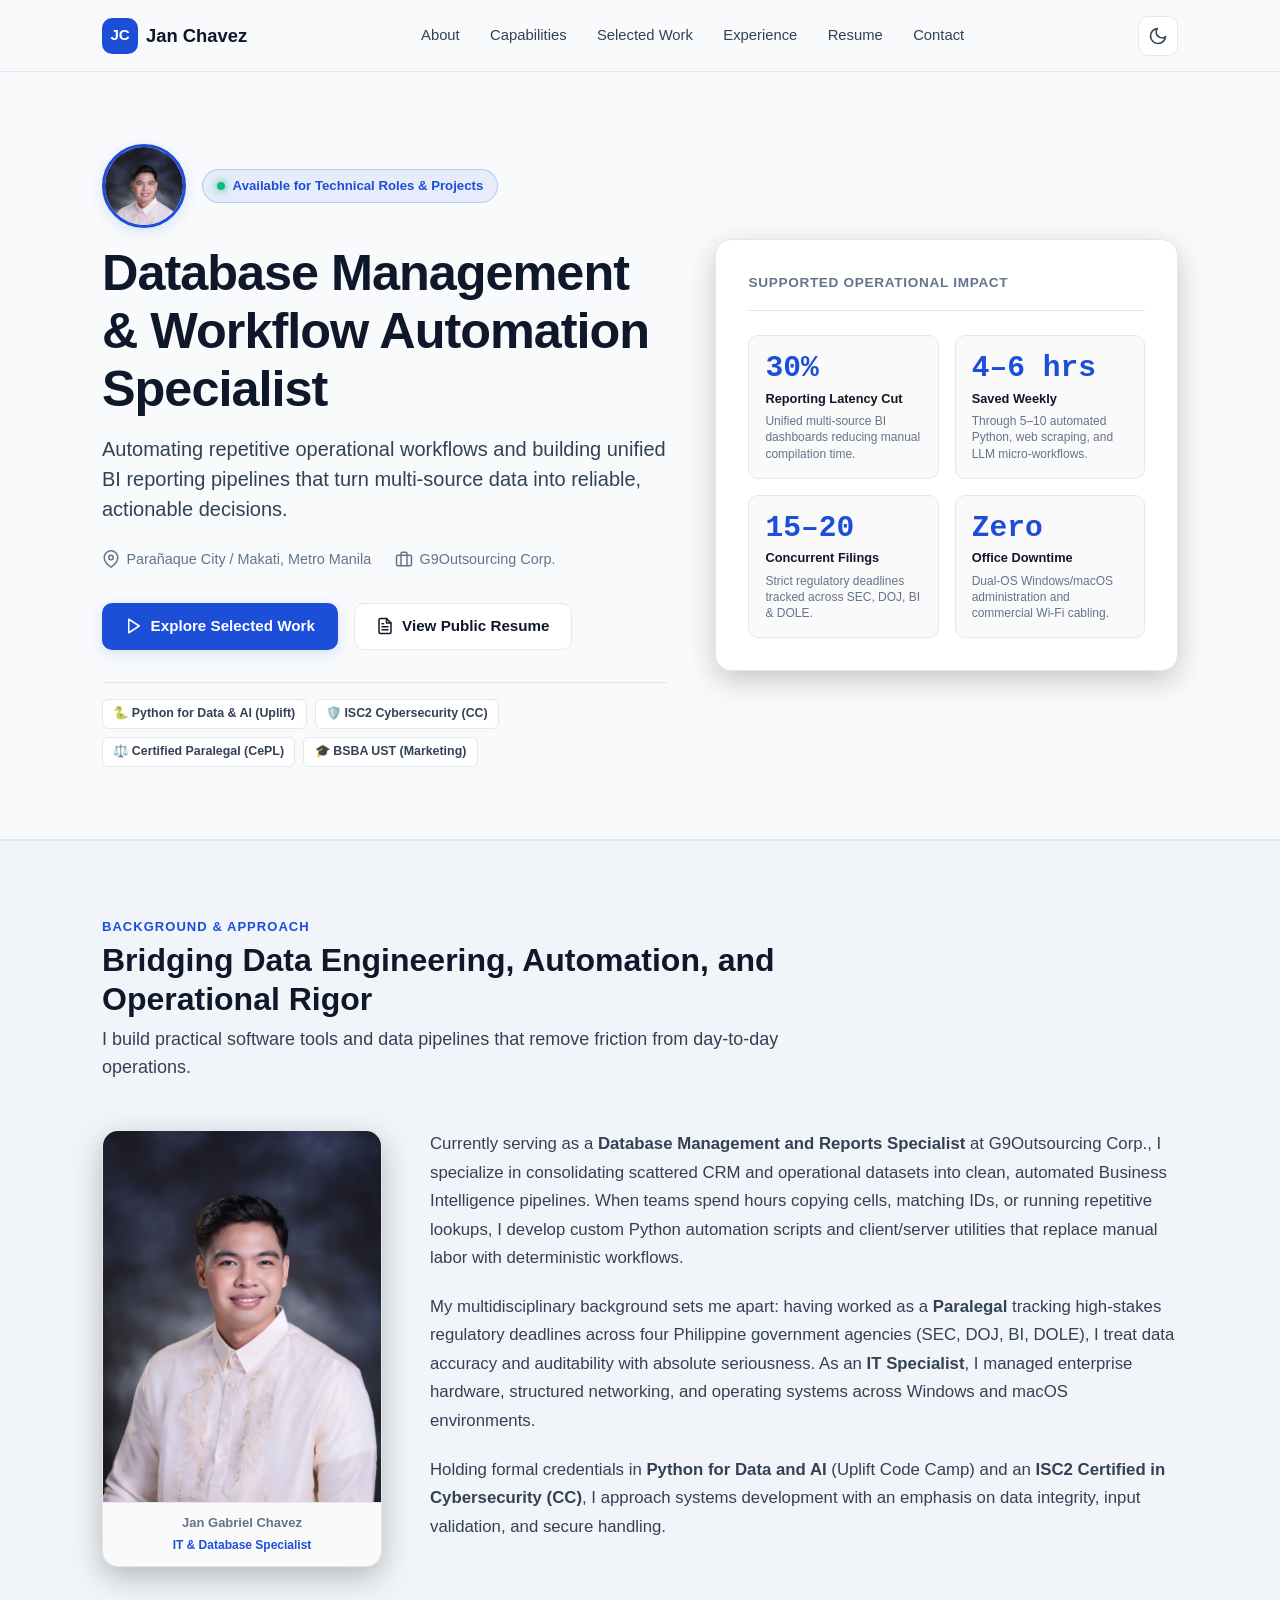
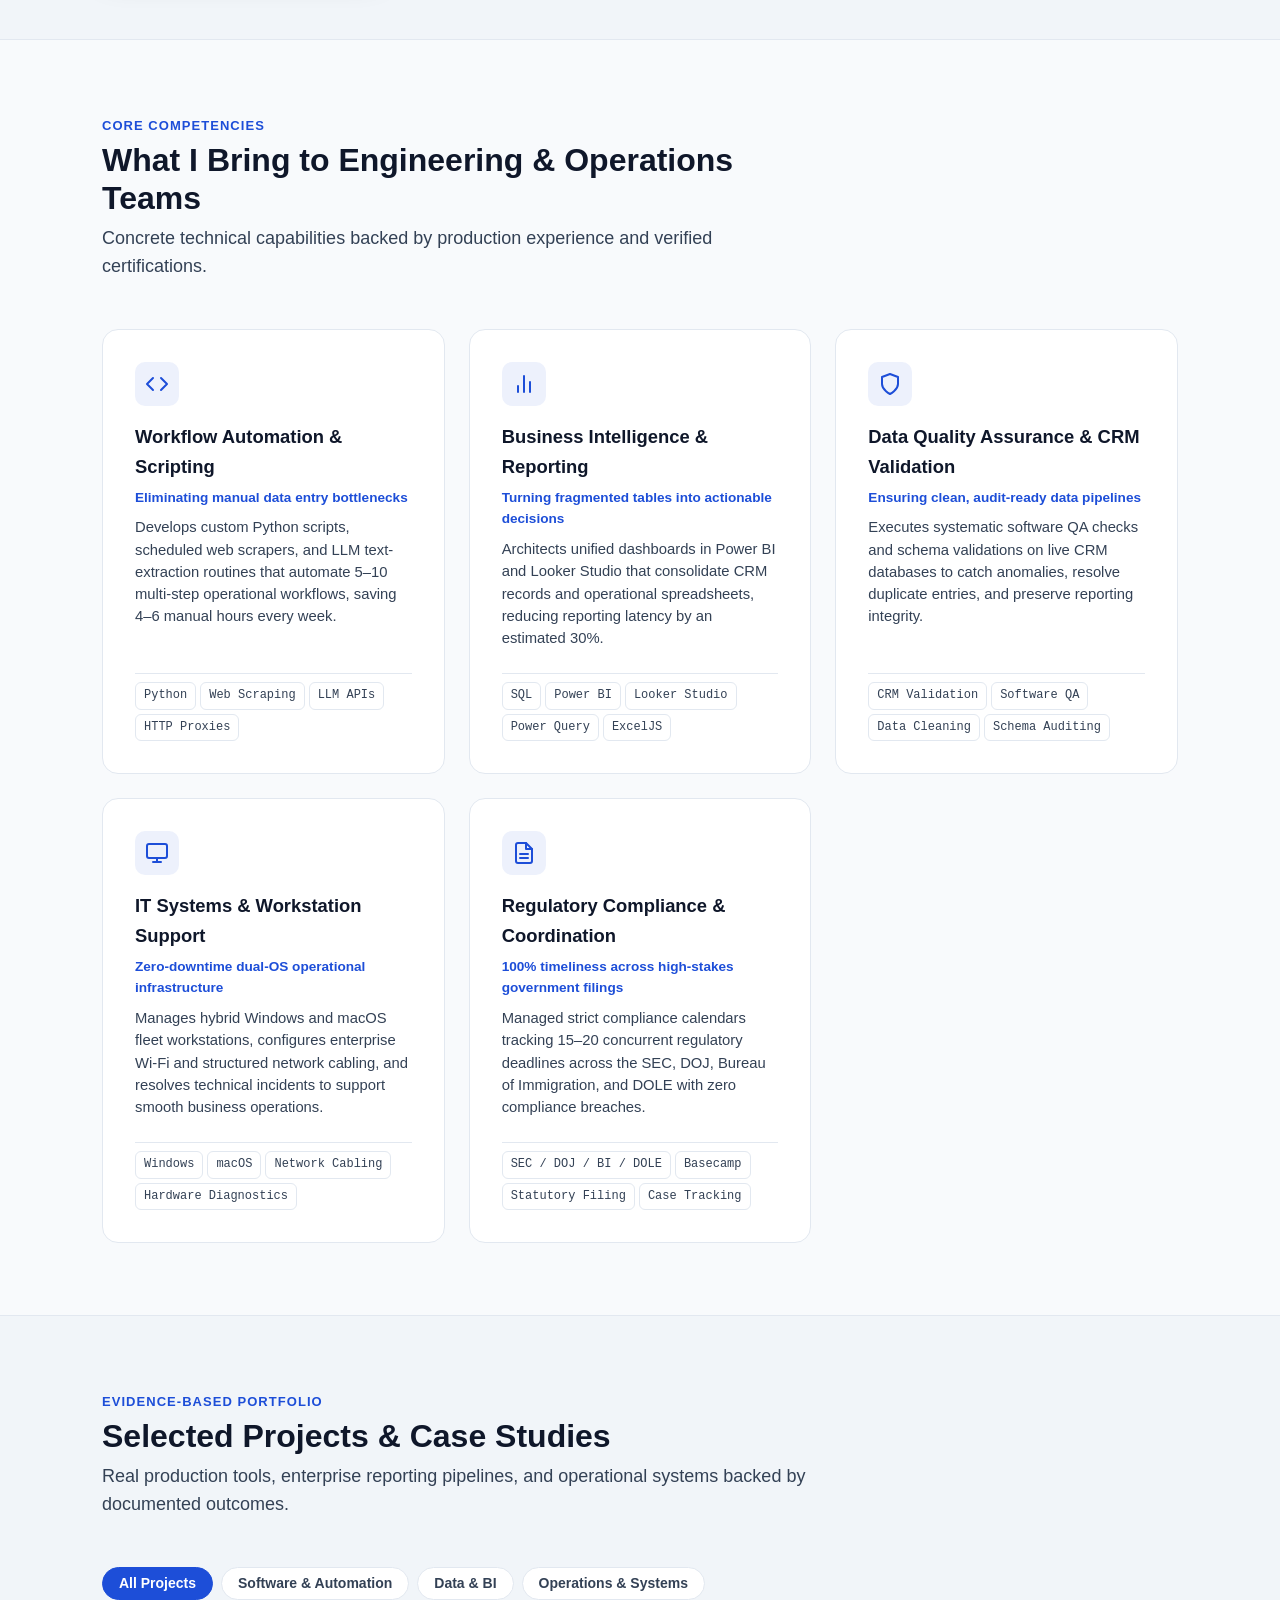
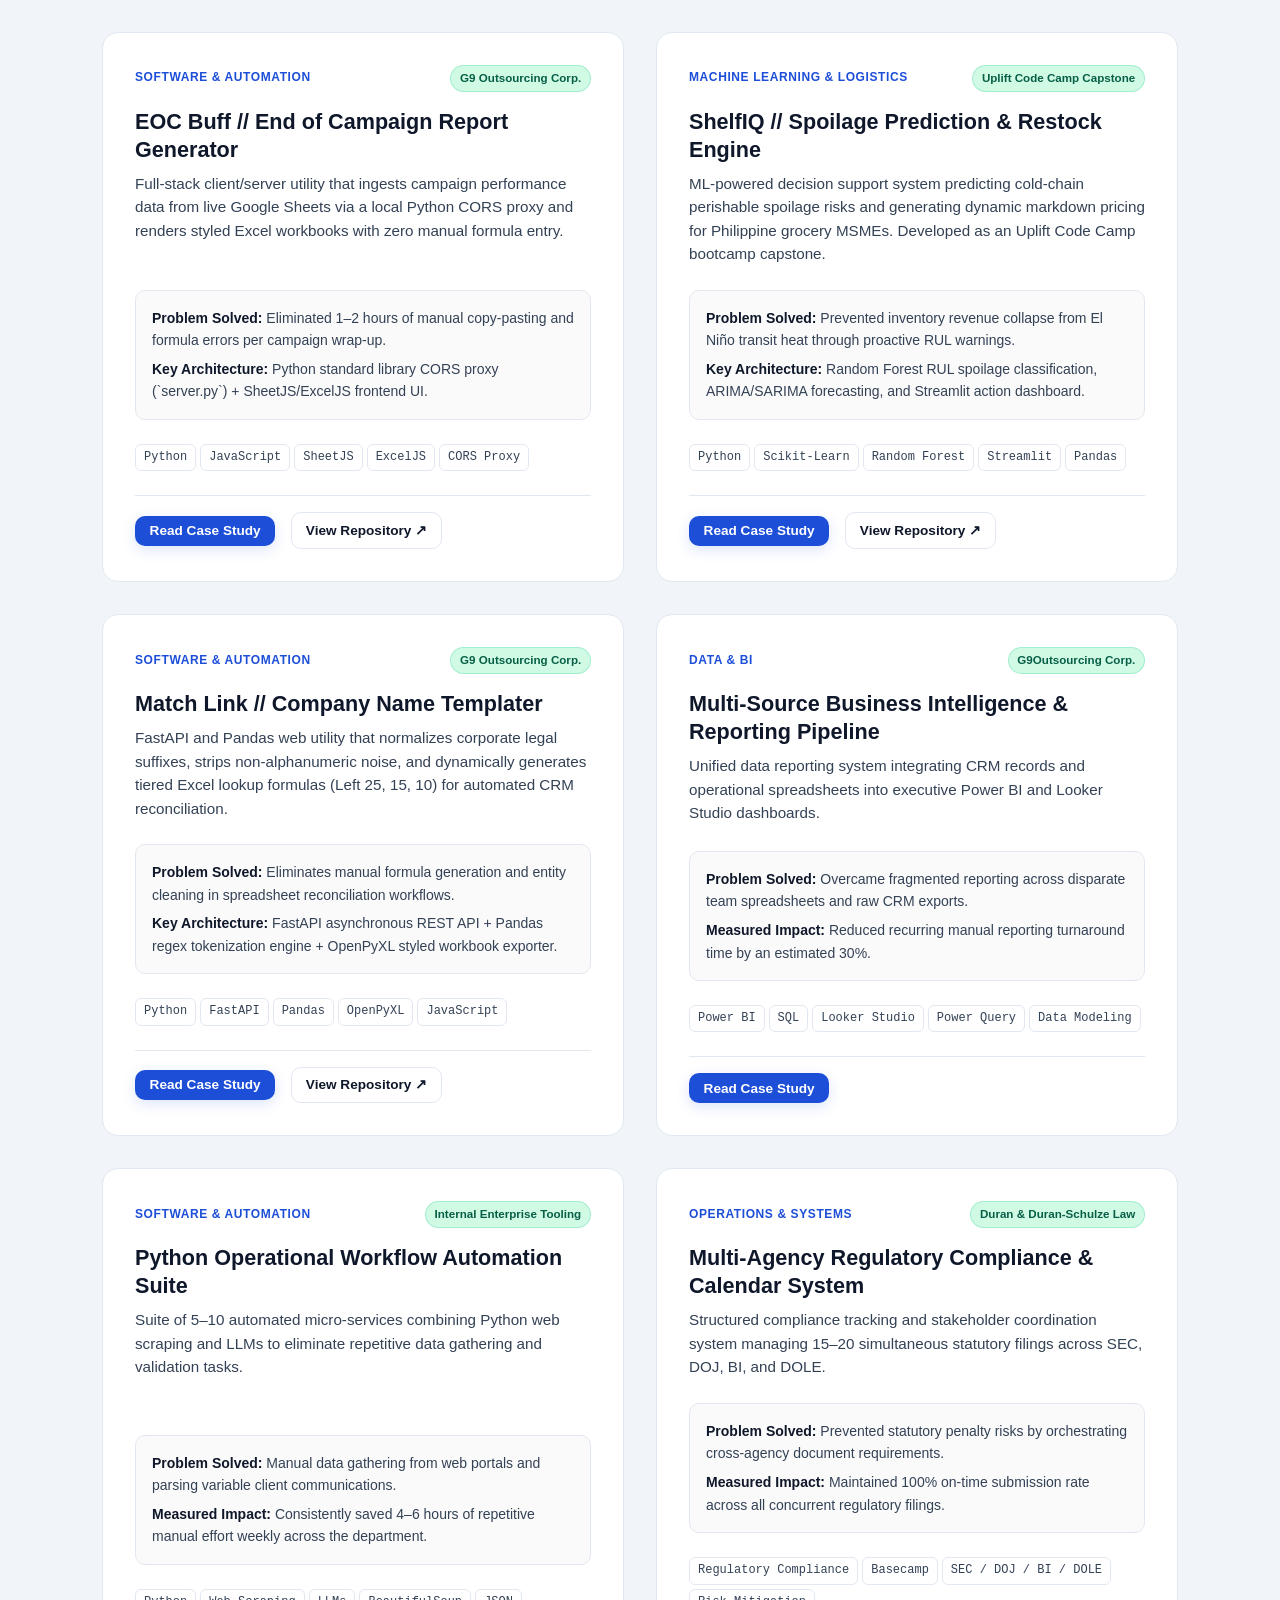
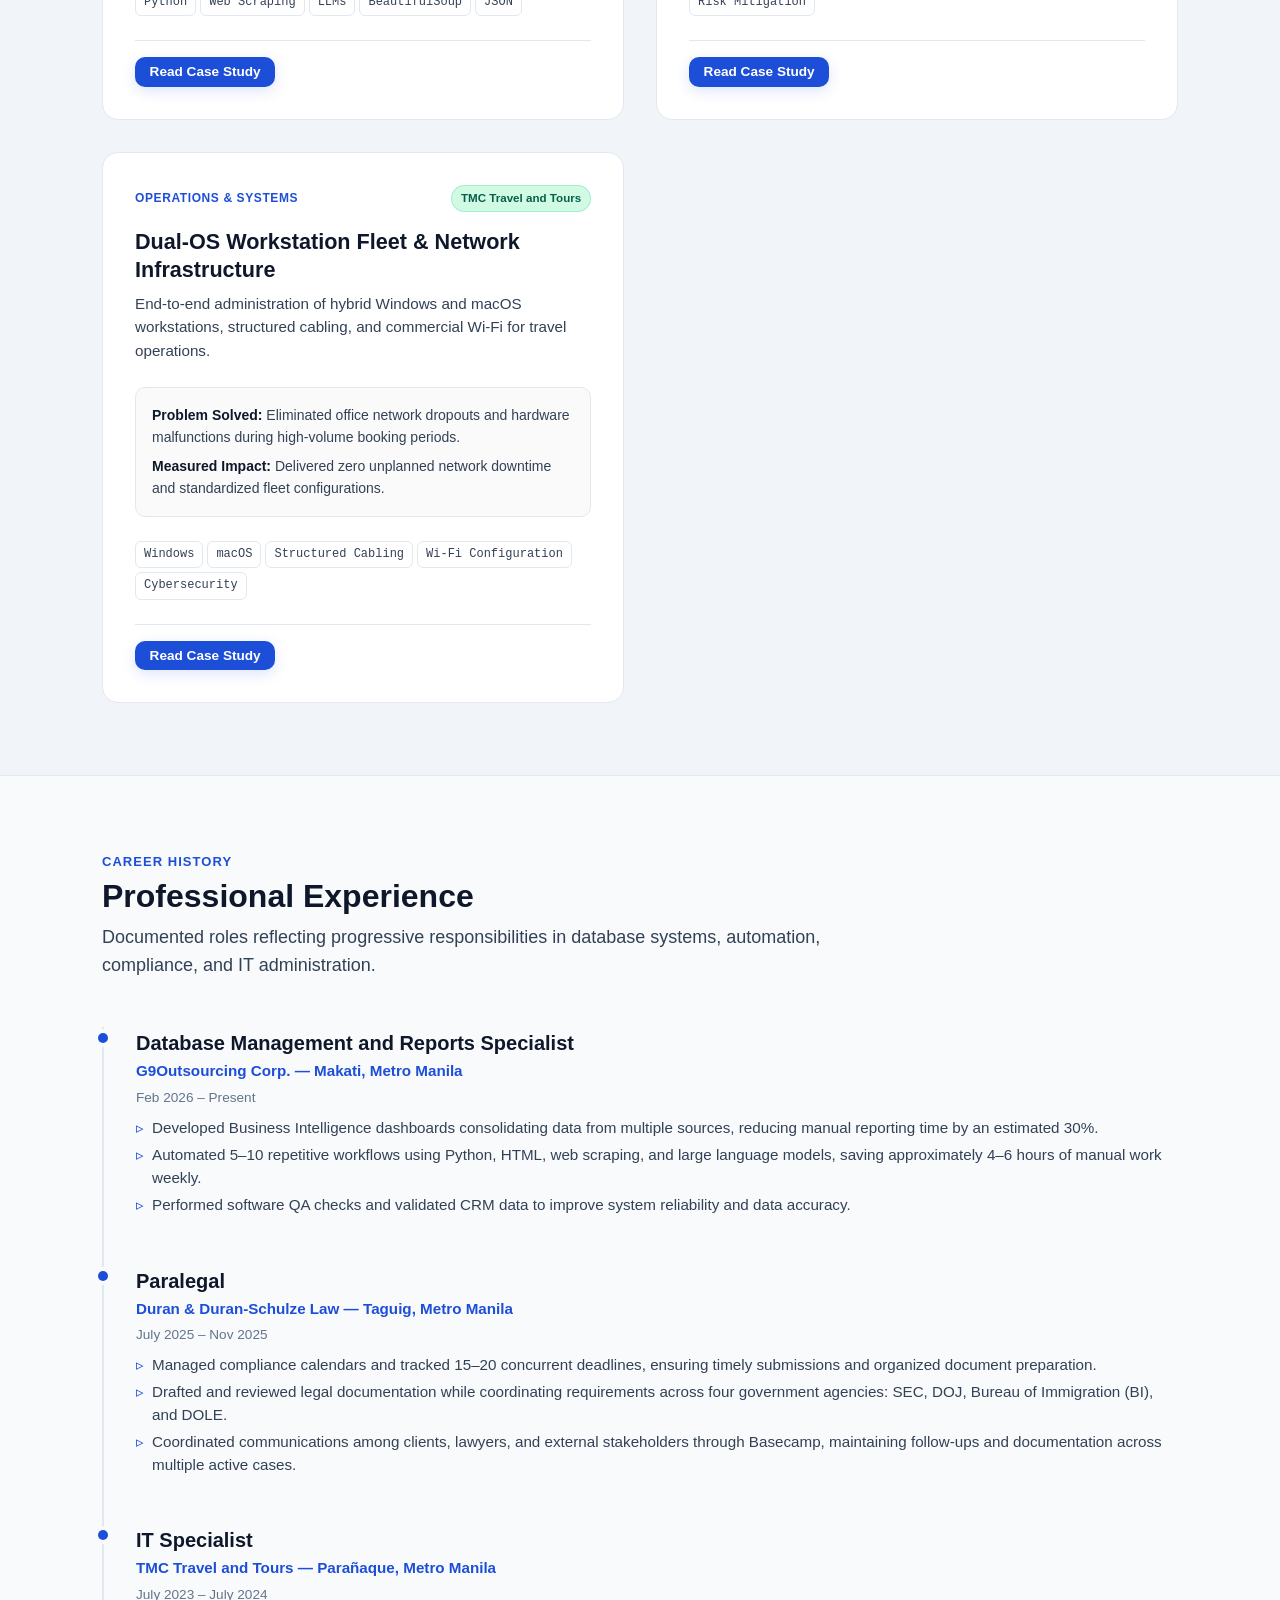
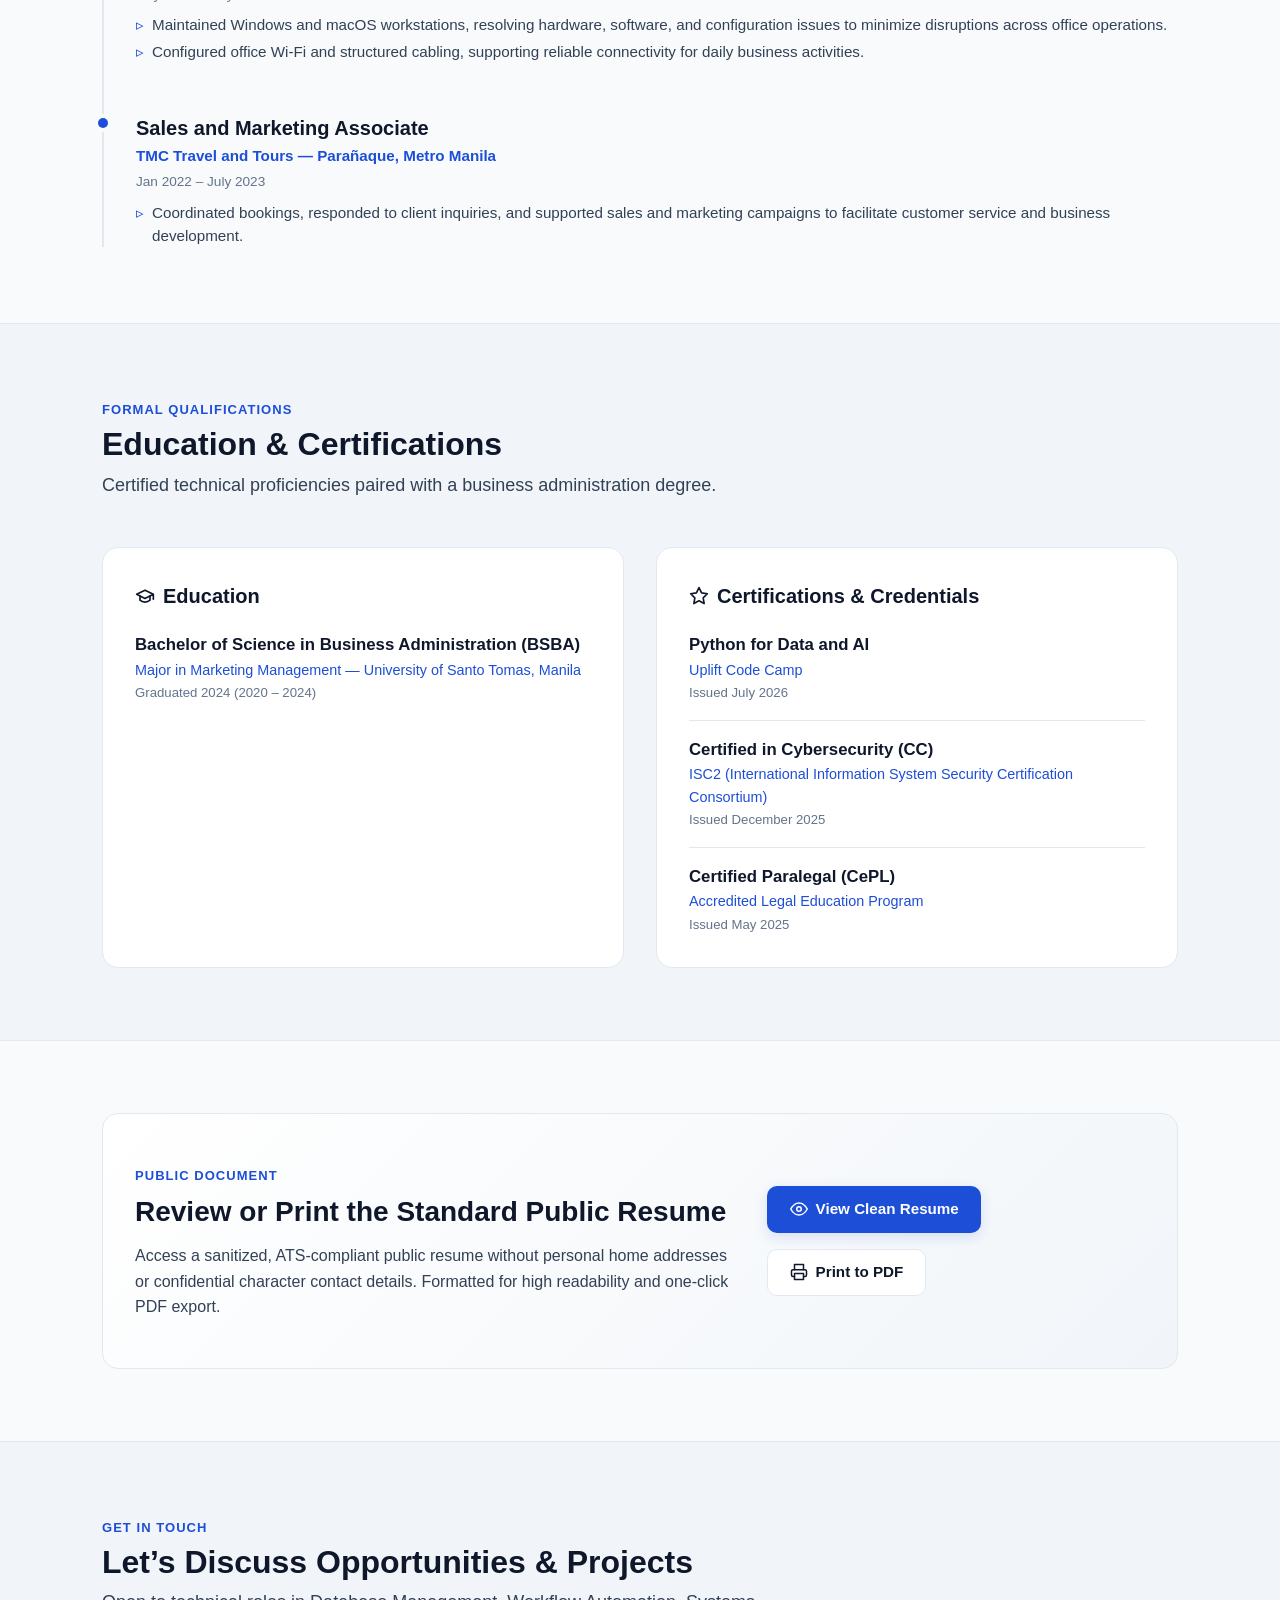
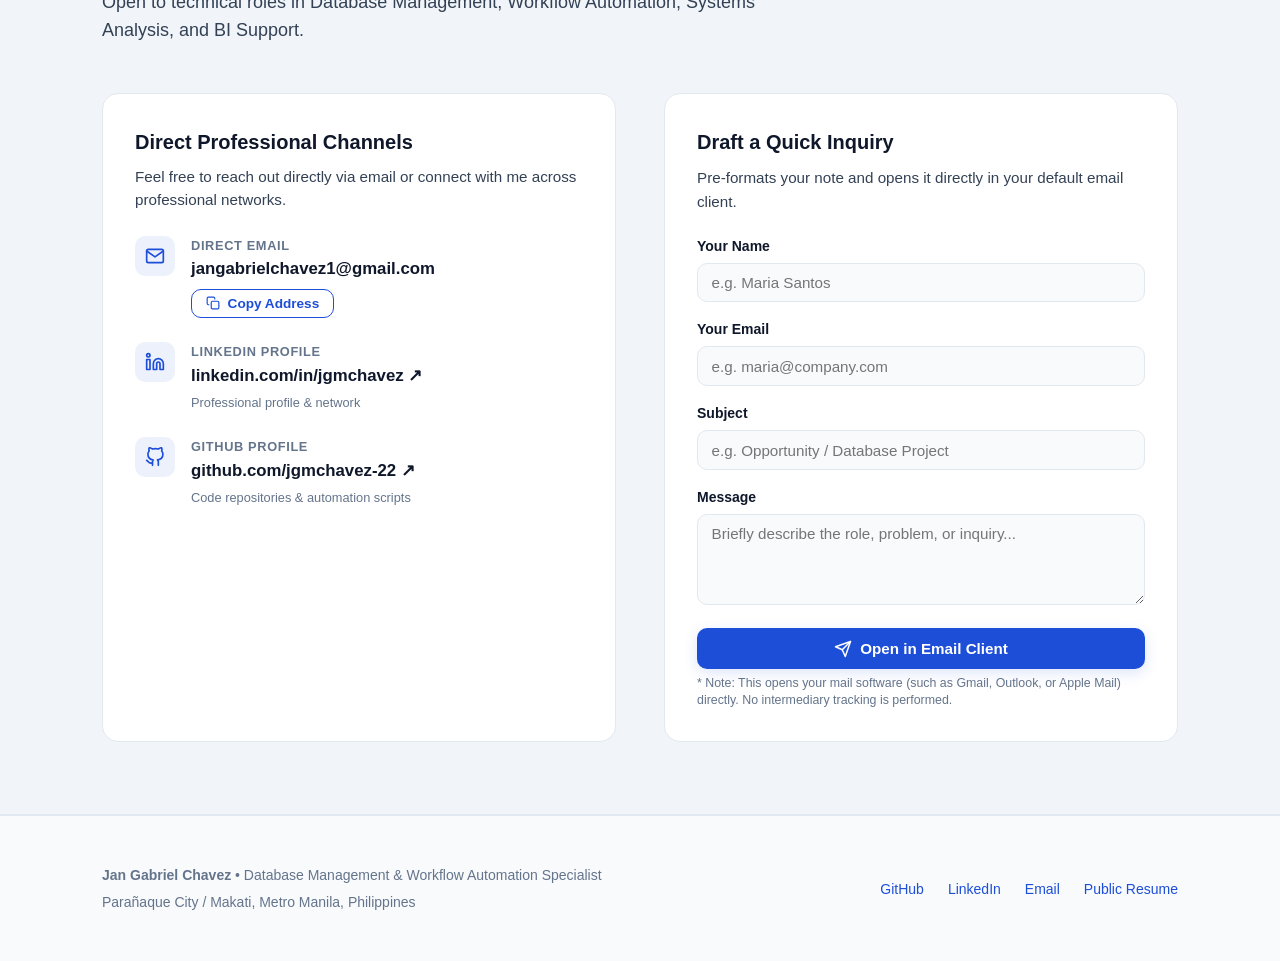
==== commit 482e9309: "Update project badges and case study statuses for EOC Buff and Match Link to G9 Outsourcing Corp." ====
--- a/index.html
+++ b/index.html
@@ -316,11 +316,11 @@
         <!-- Portfolio Cards Grid -->
         <div class="portfolio-grid">
 
-          <!-- Project 1: EOC Buff (Public Repo) -->
+          <!-- Project 1: EOC Buff -->
           <article class="project-card" data-category="software">
             <div class="project-meta-top">
               <span class="project-category">Software &amp; Automation</span>
-              <span class="project-badge">Public Codebase</span>
+              <span class="project-badge">G9 Outsourcing Corp.</span>
             </div>
             <h3 class="project-title">EOC Buff // End of Campaign Report Generator</h3>
             <p class="project-summary">
@@ -394,7 +394,7 @@
           <article class="project-card" data-category="software">
             <div class="project-meta-top">
               <span class="project-category">Software &amp; Automation</span>
-              <span class="project-badge">Public Codebase</span>
+              <span class="project-badge">G9 Outsourcing Corp.</span>
             </div>
             <h3 class="project-title">Match Link // Company Name Templater</h3>
             <p class="project-summary">
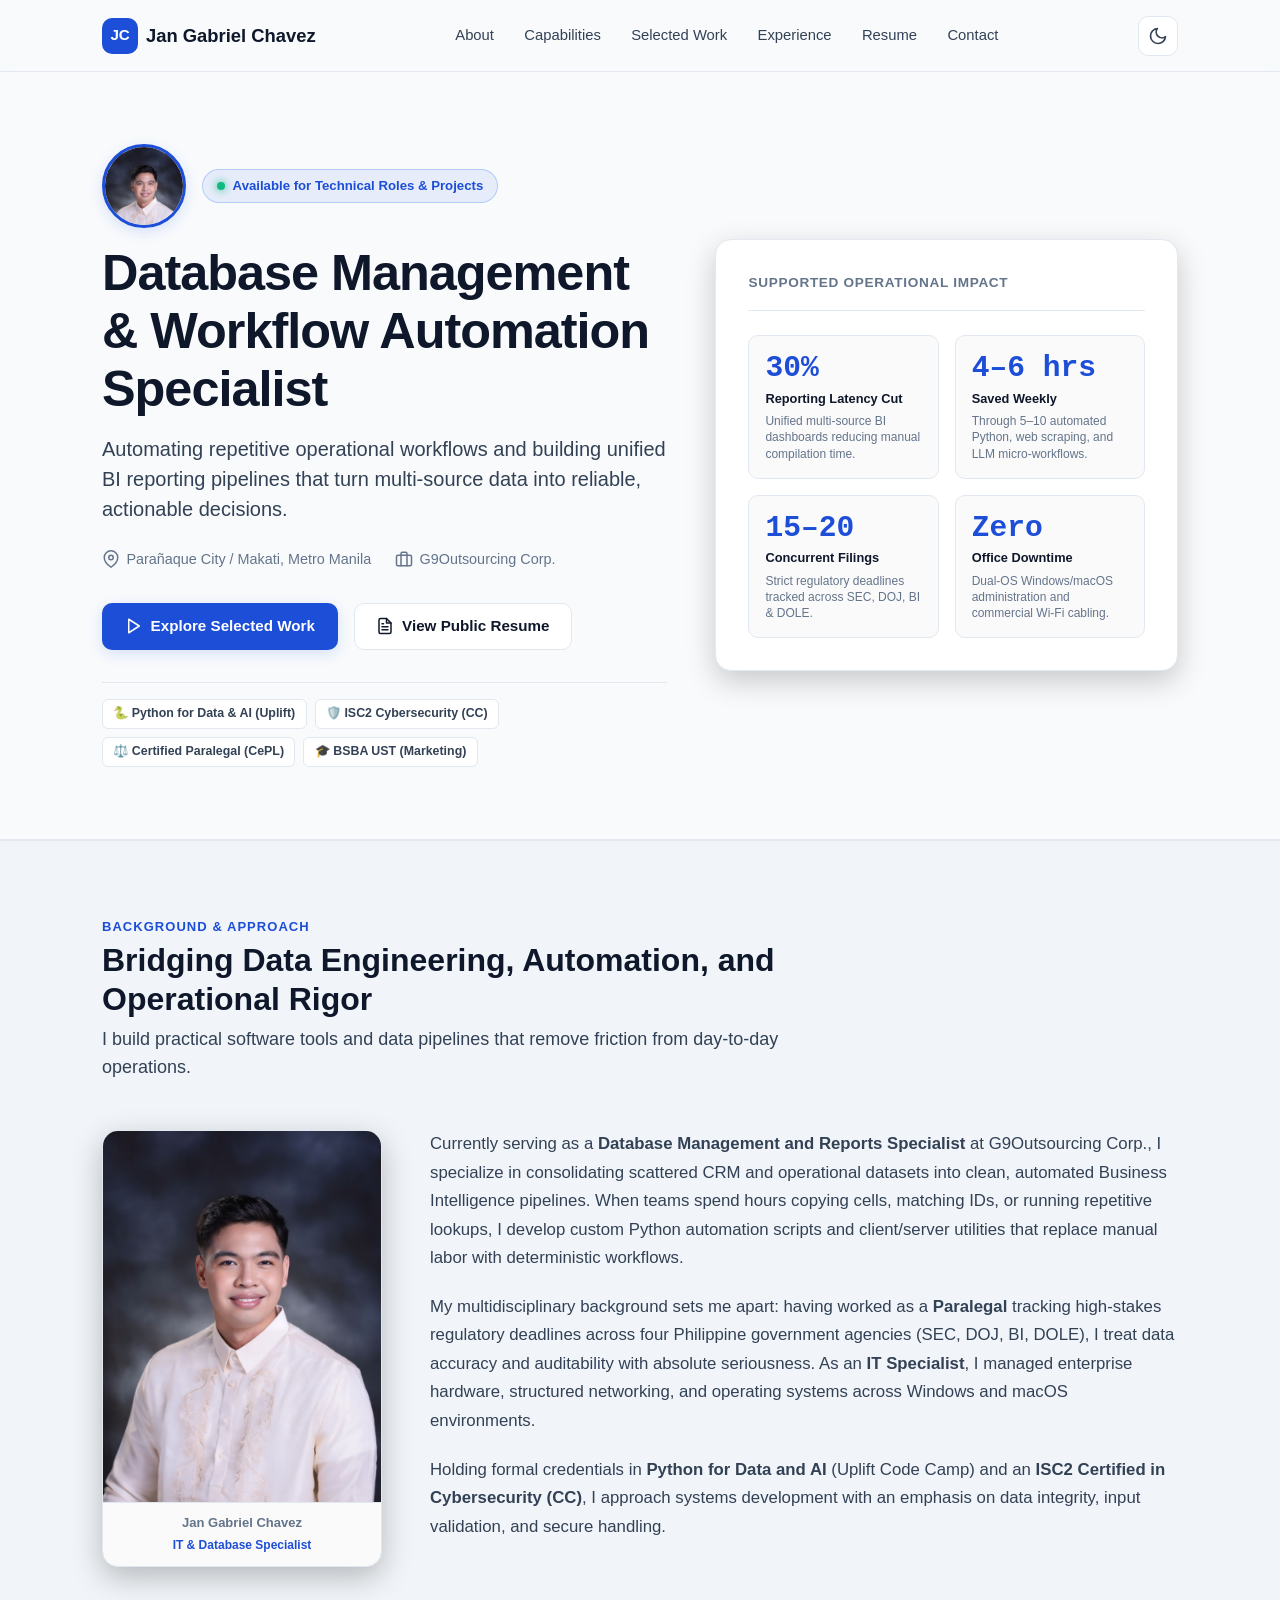
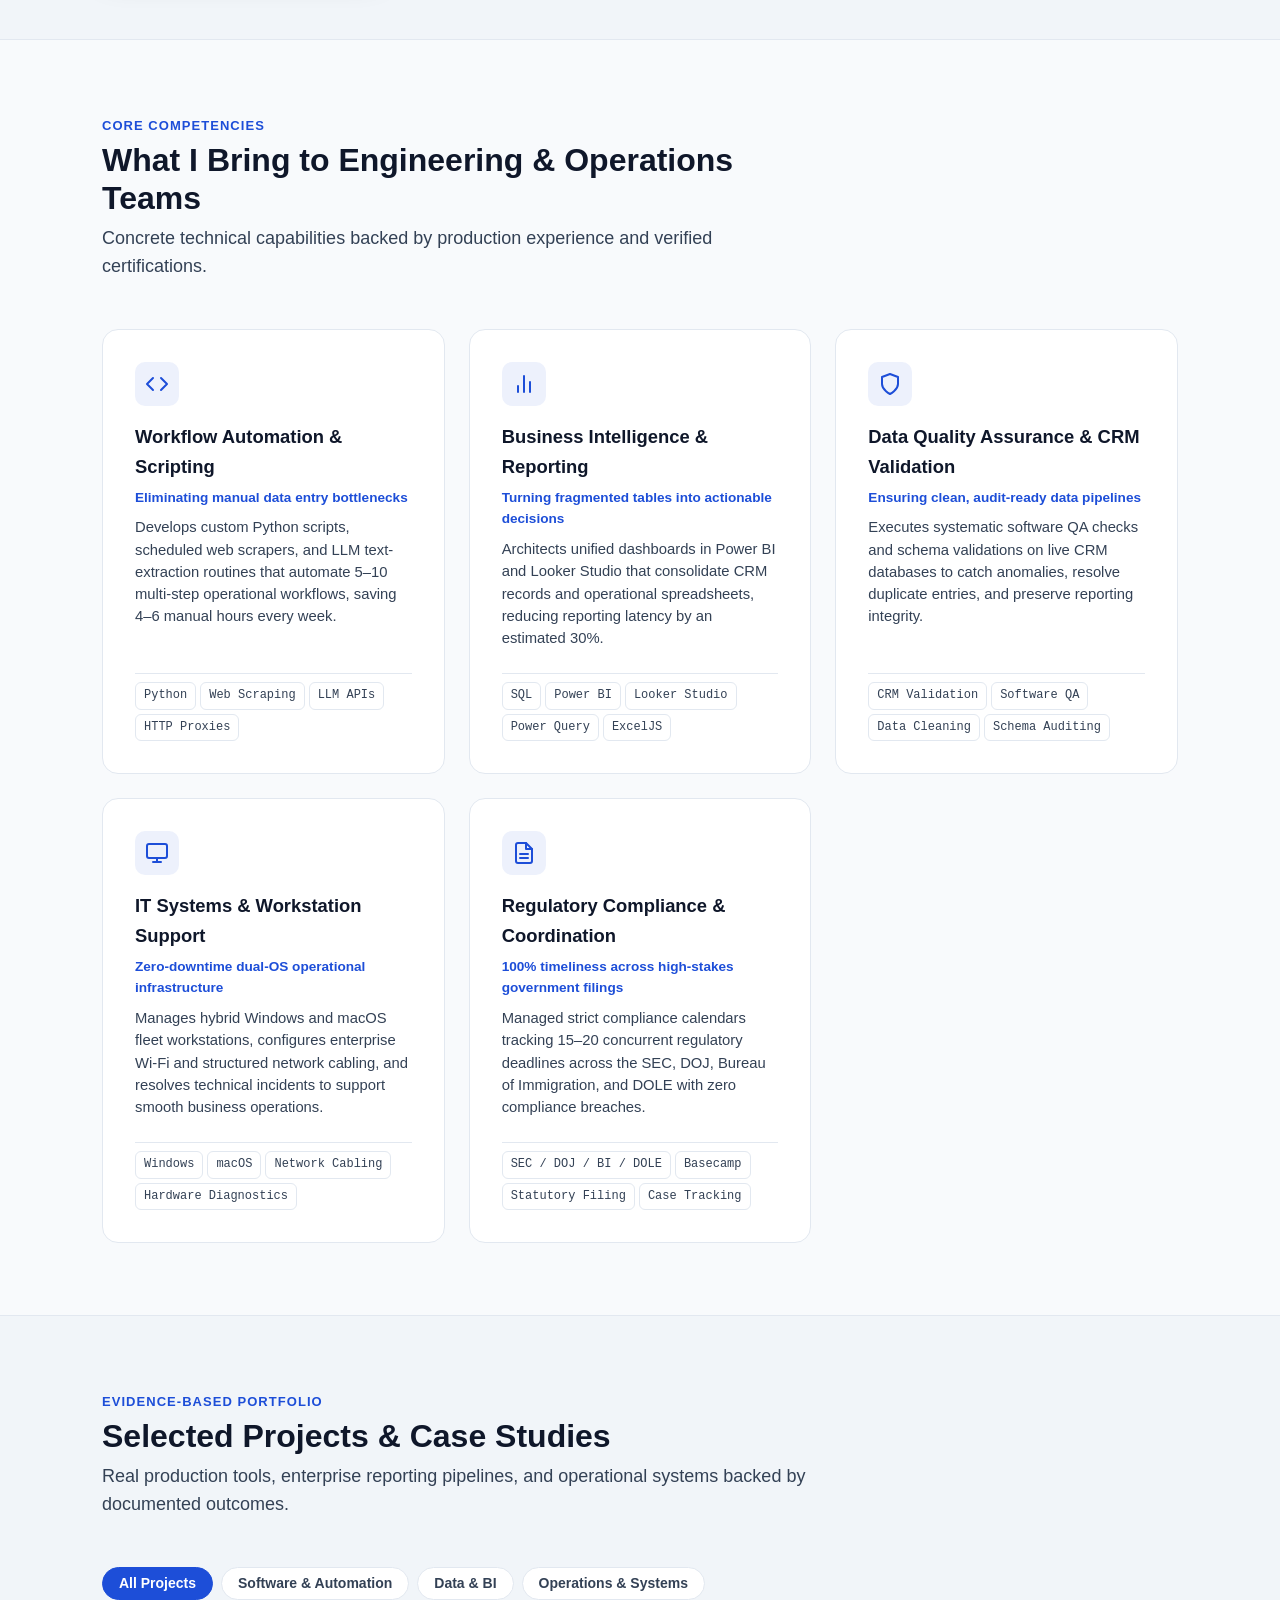
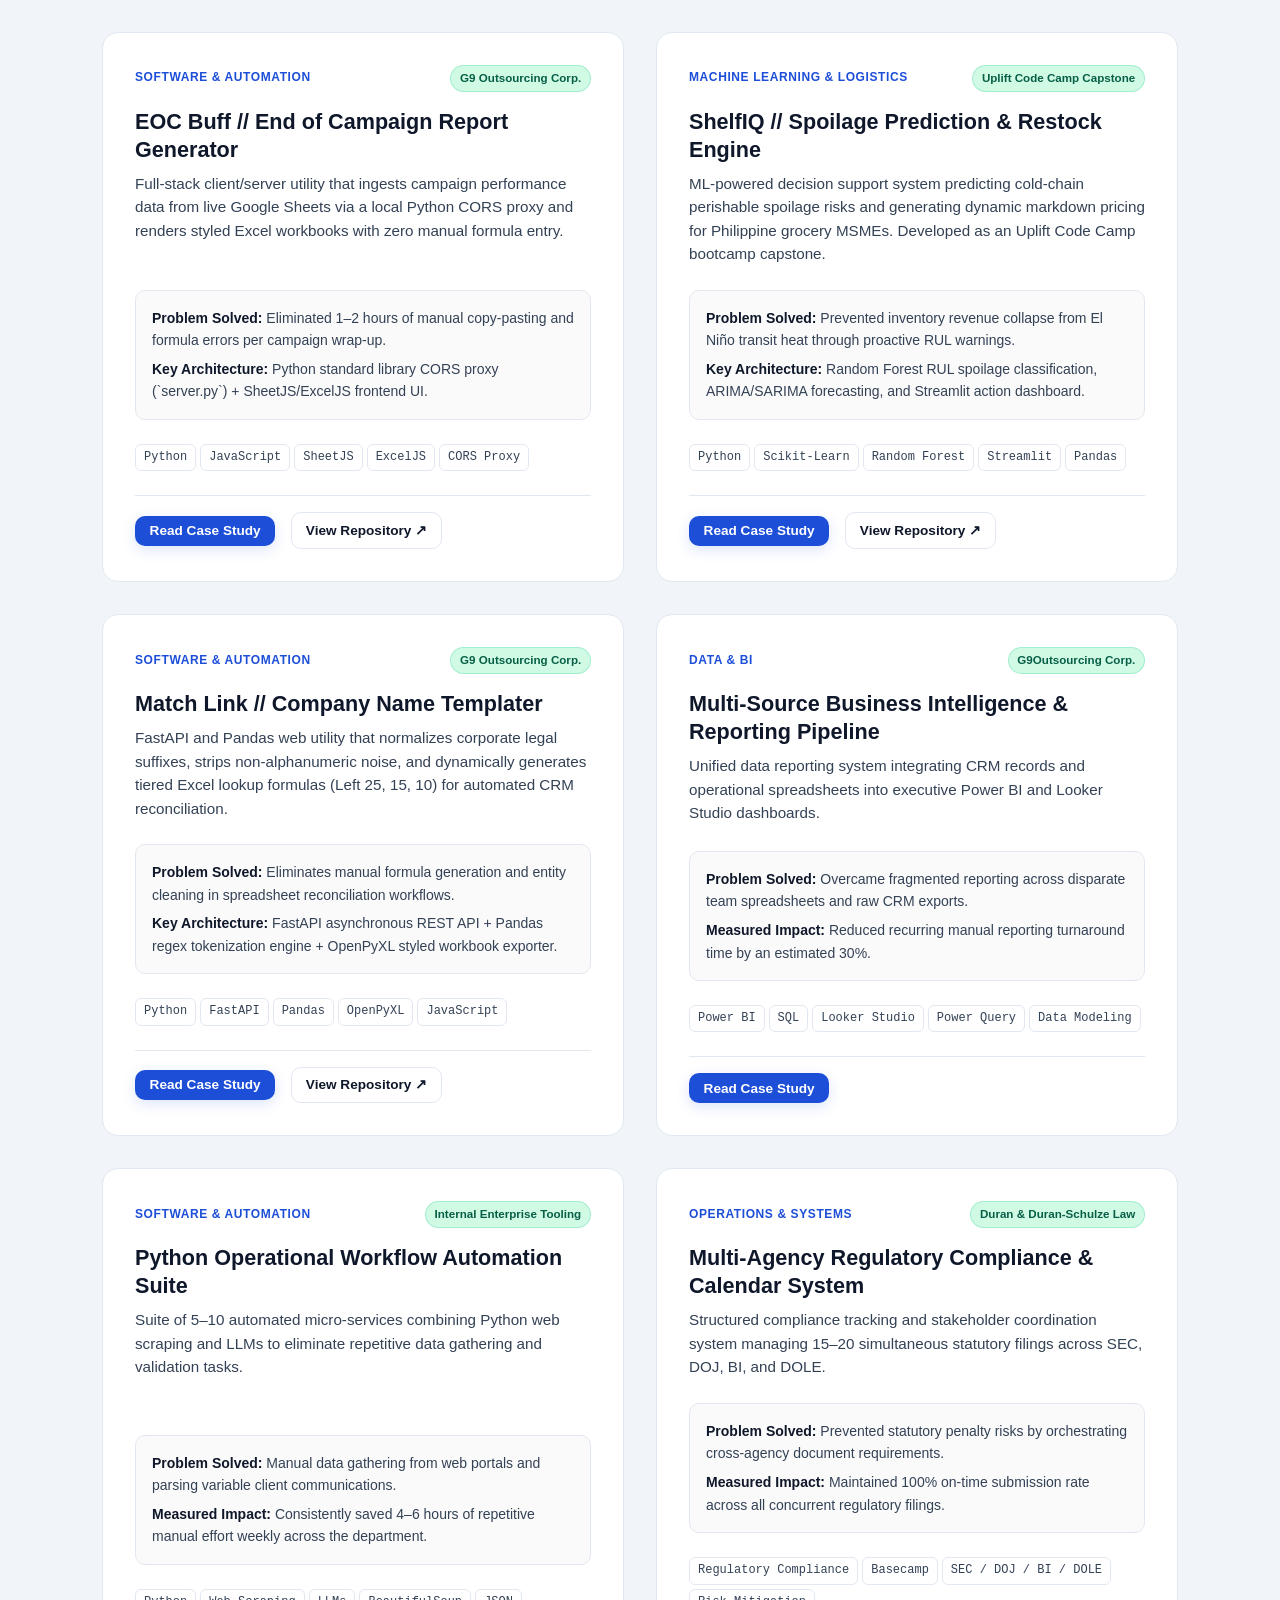
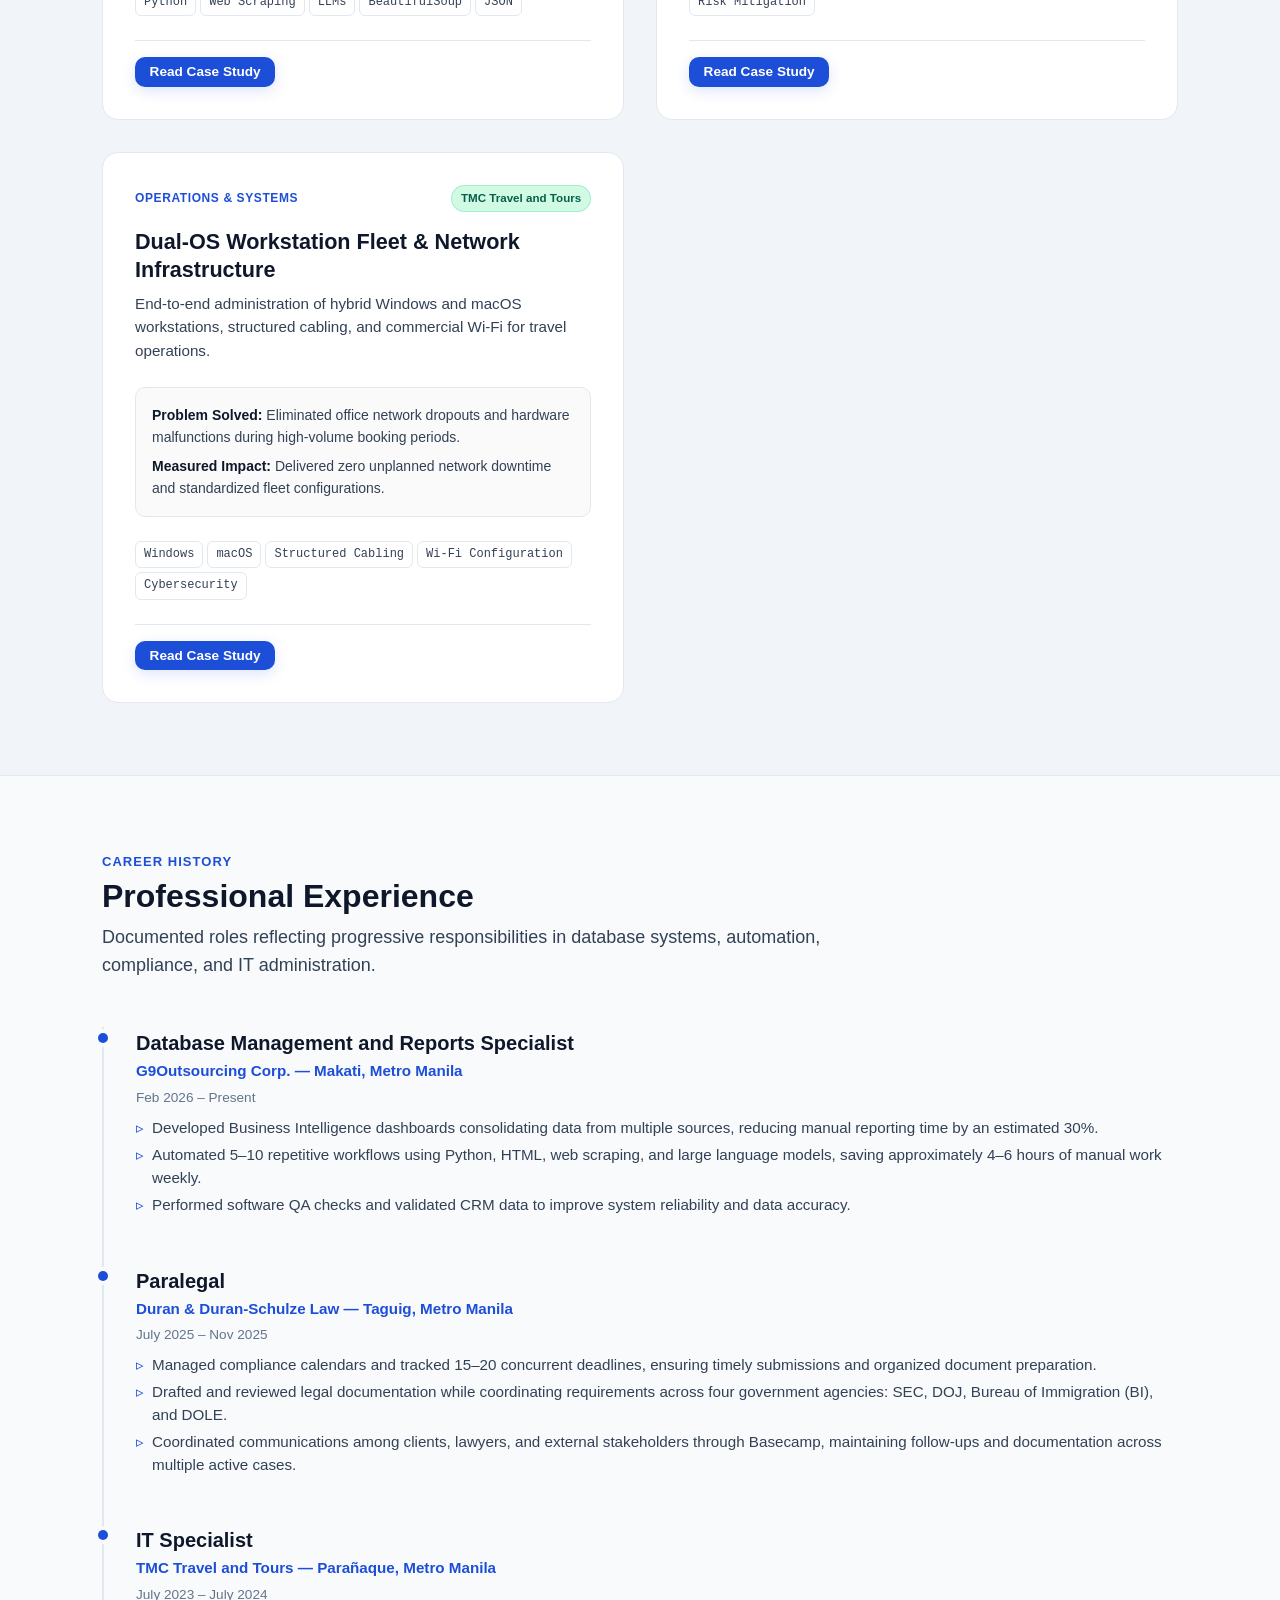
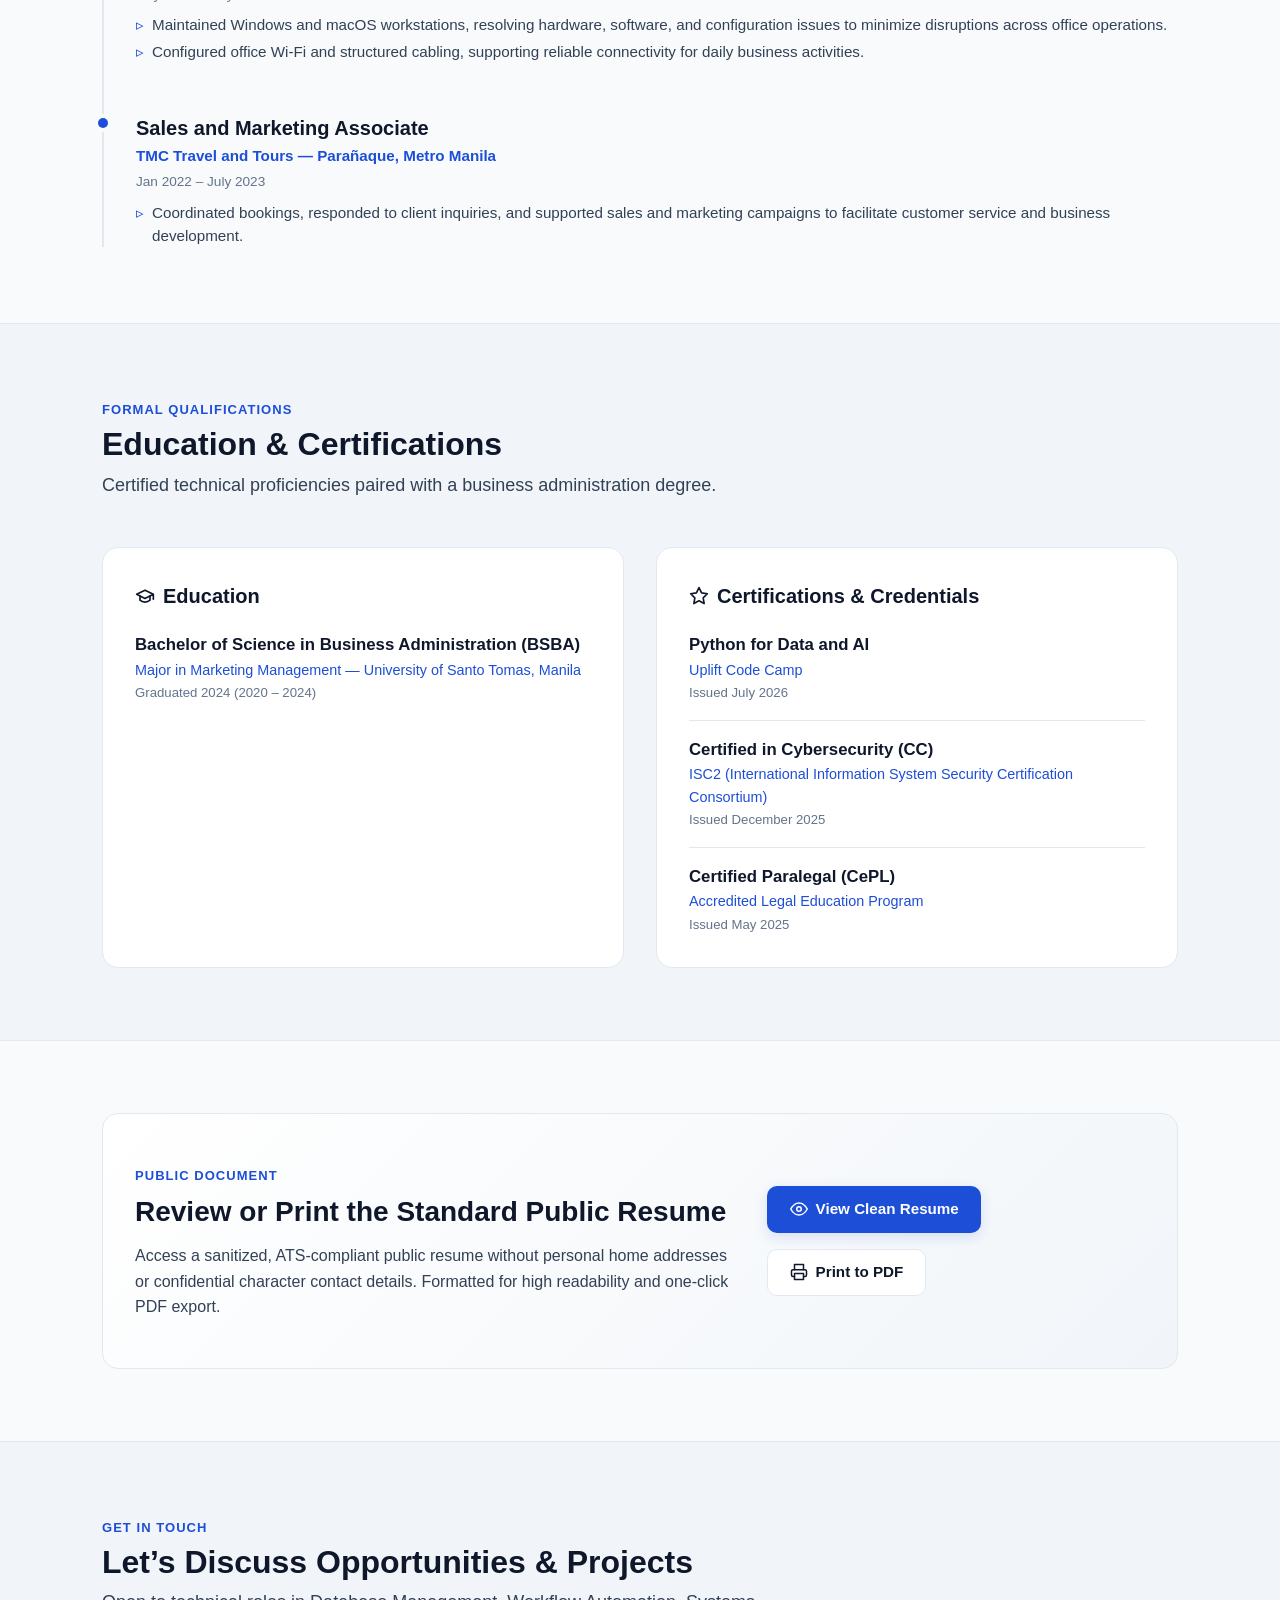
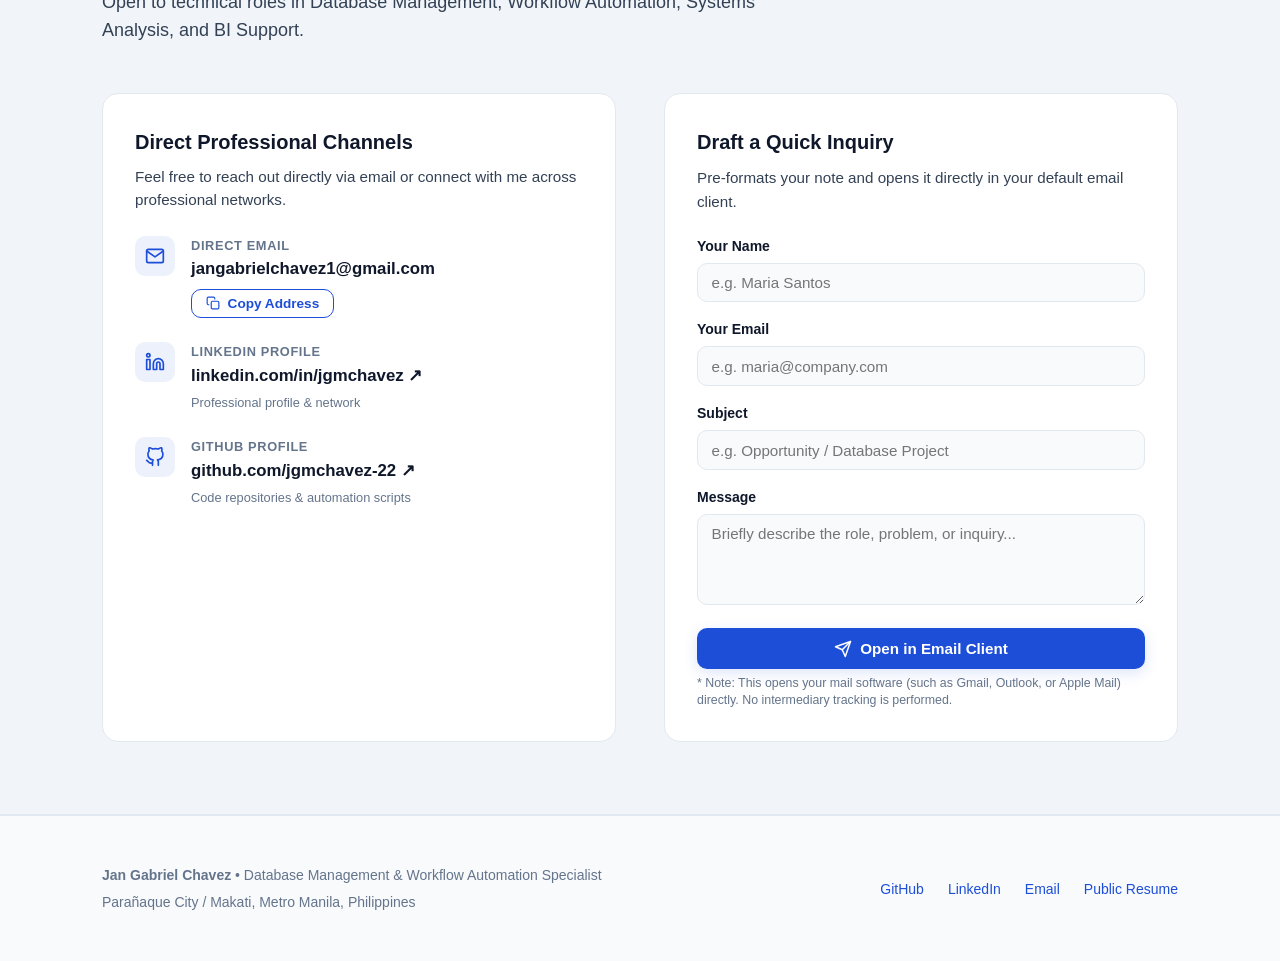
==== commit 0dd2b347: "Update navbar brand name to Jan Gabriel Chavez" ====
--- a/index.html
+++ b/index.html
@@ -32,7 +32,7 @@
     <div class="container nav-container">
       <a href="#home" class="brand-link" aria-label="Jan Gabriel Chavez Home">
         <span class="brand-badge" aria-hidden="true">JC</span>
-        <span>Jan Chavez</span>
+        <span>Jan Gabriel Chavez</span>
       </a>
 
       <!-- Navigation Menu -->
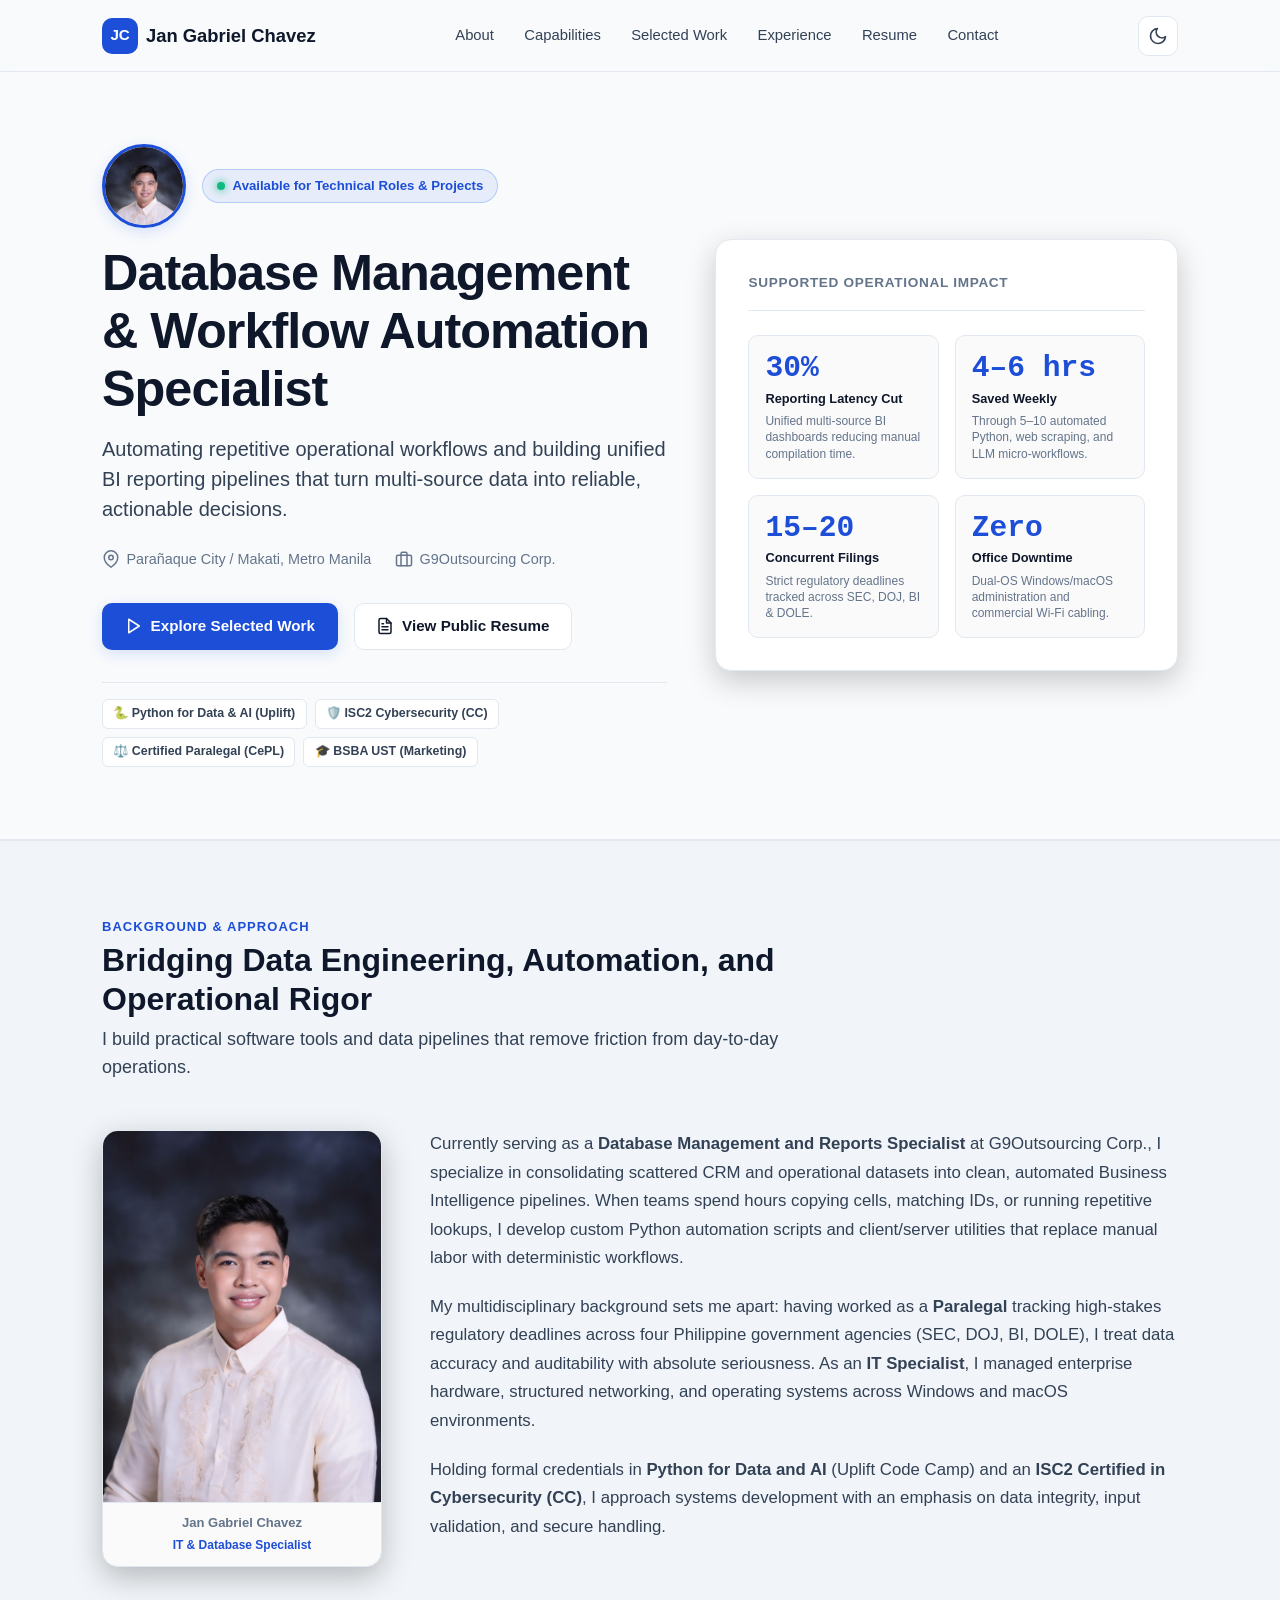
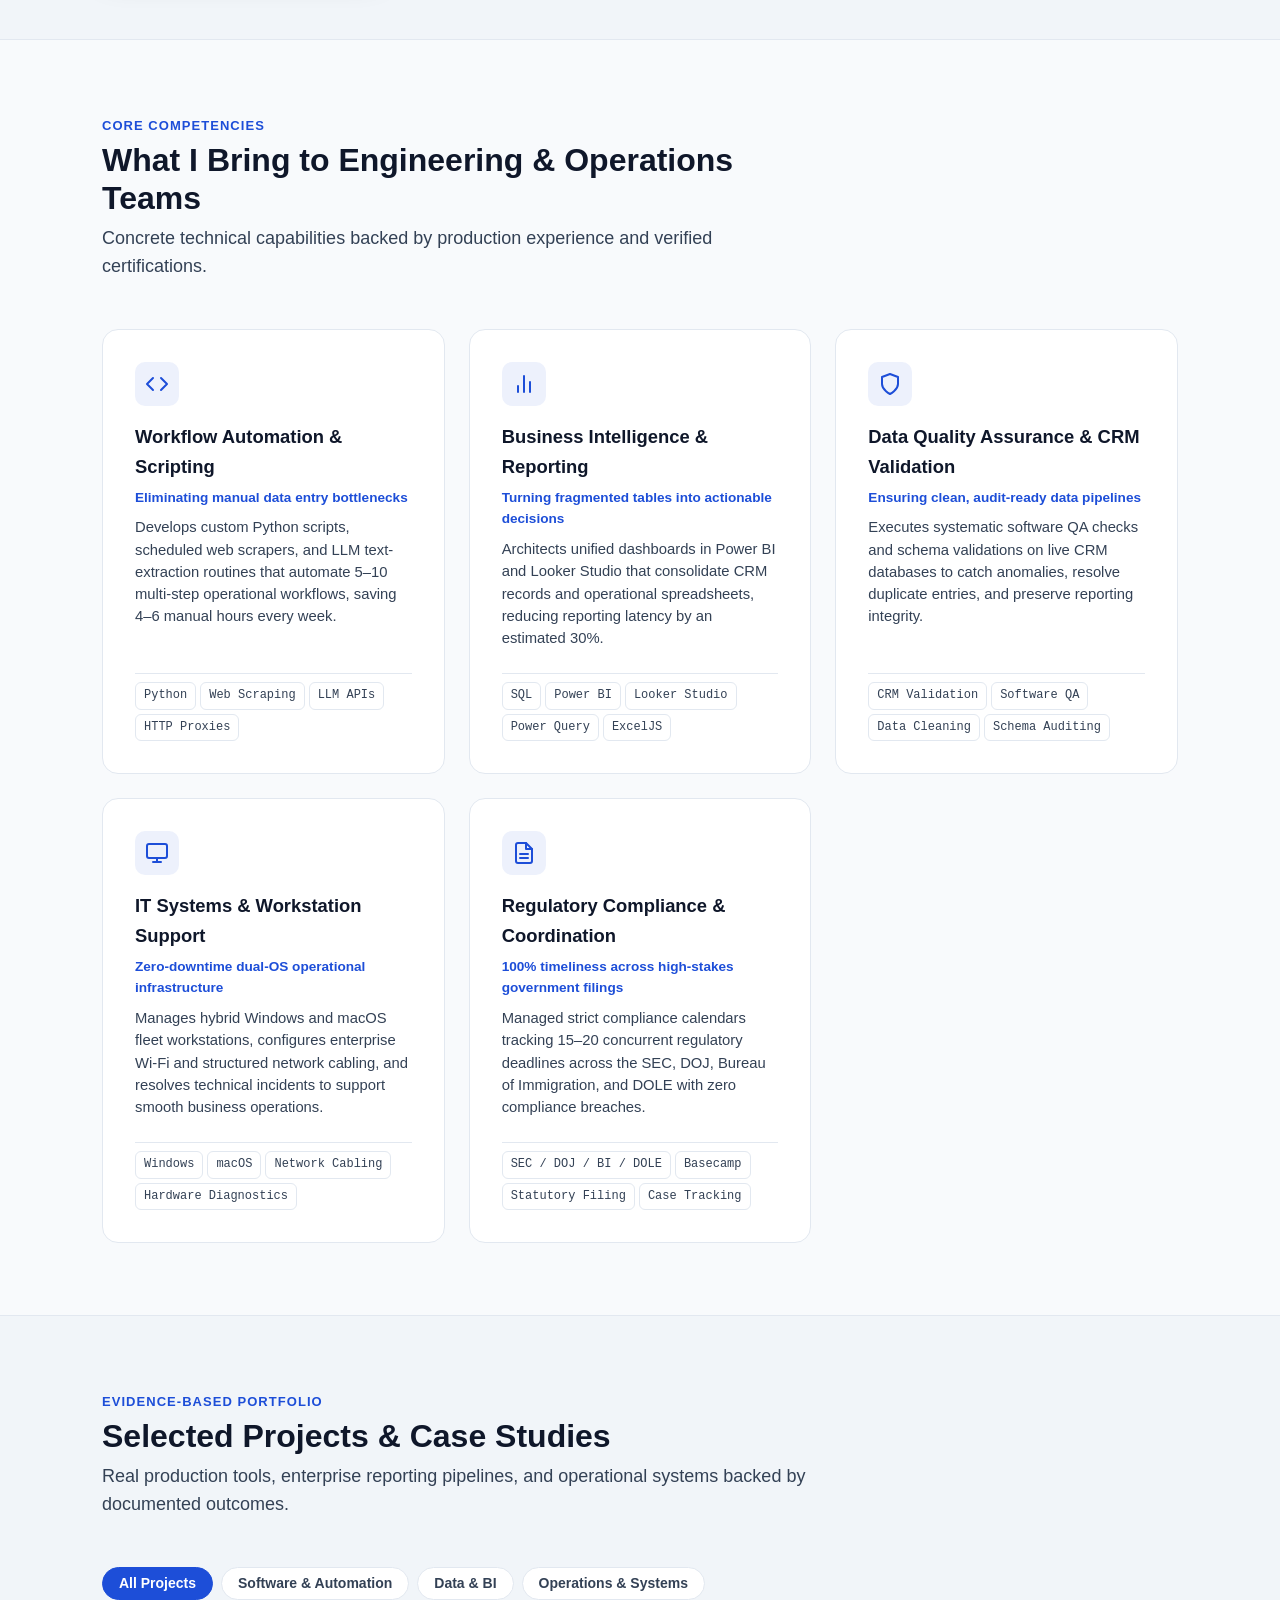
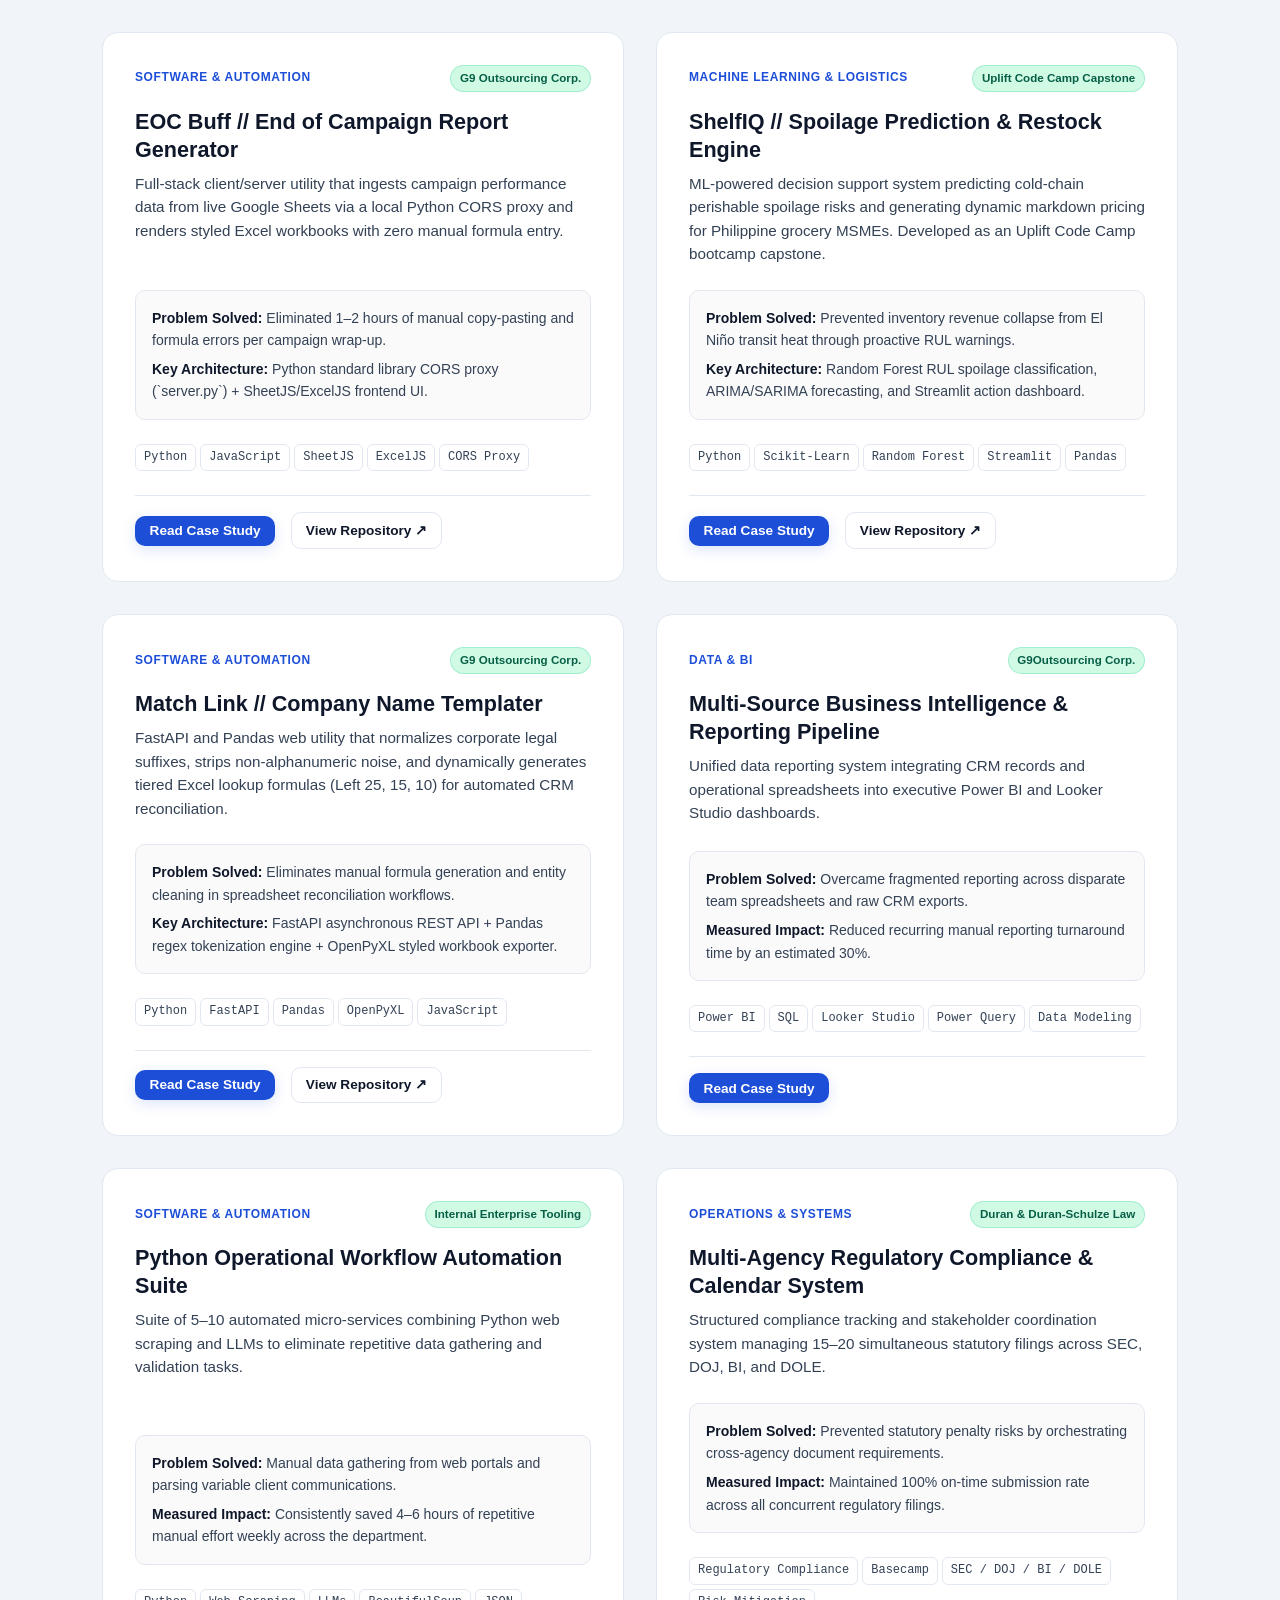
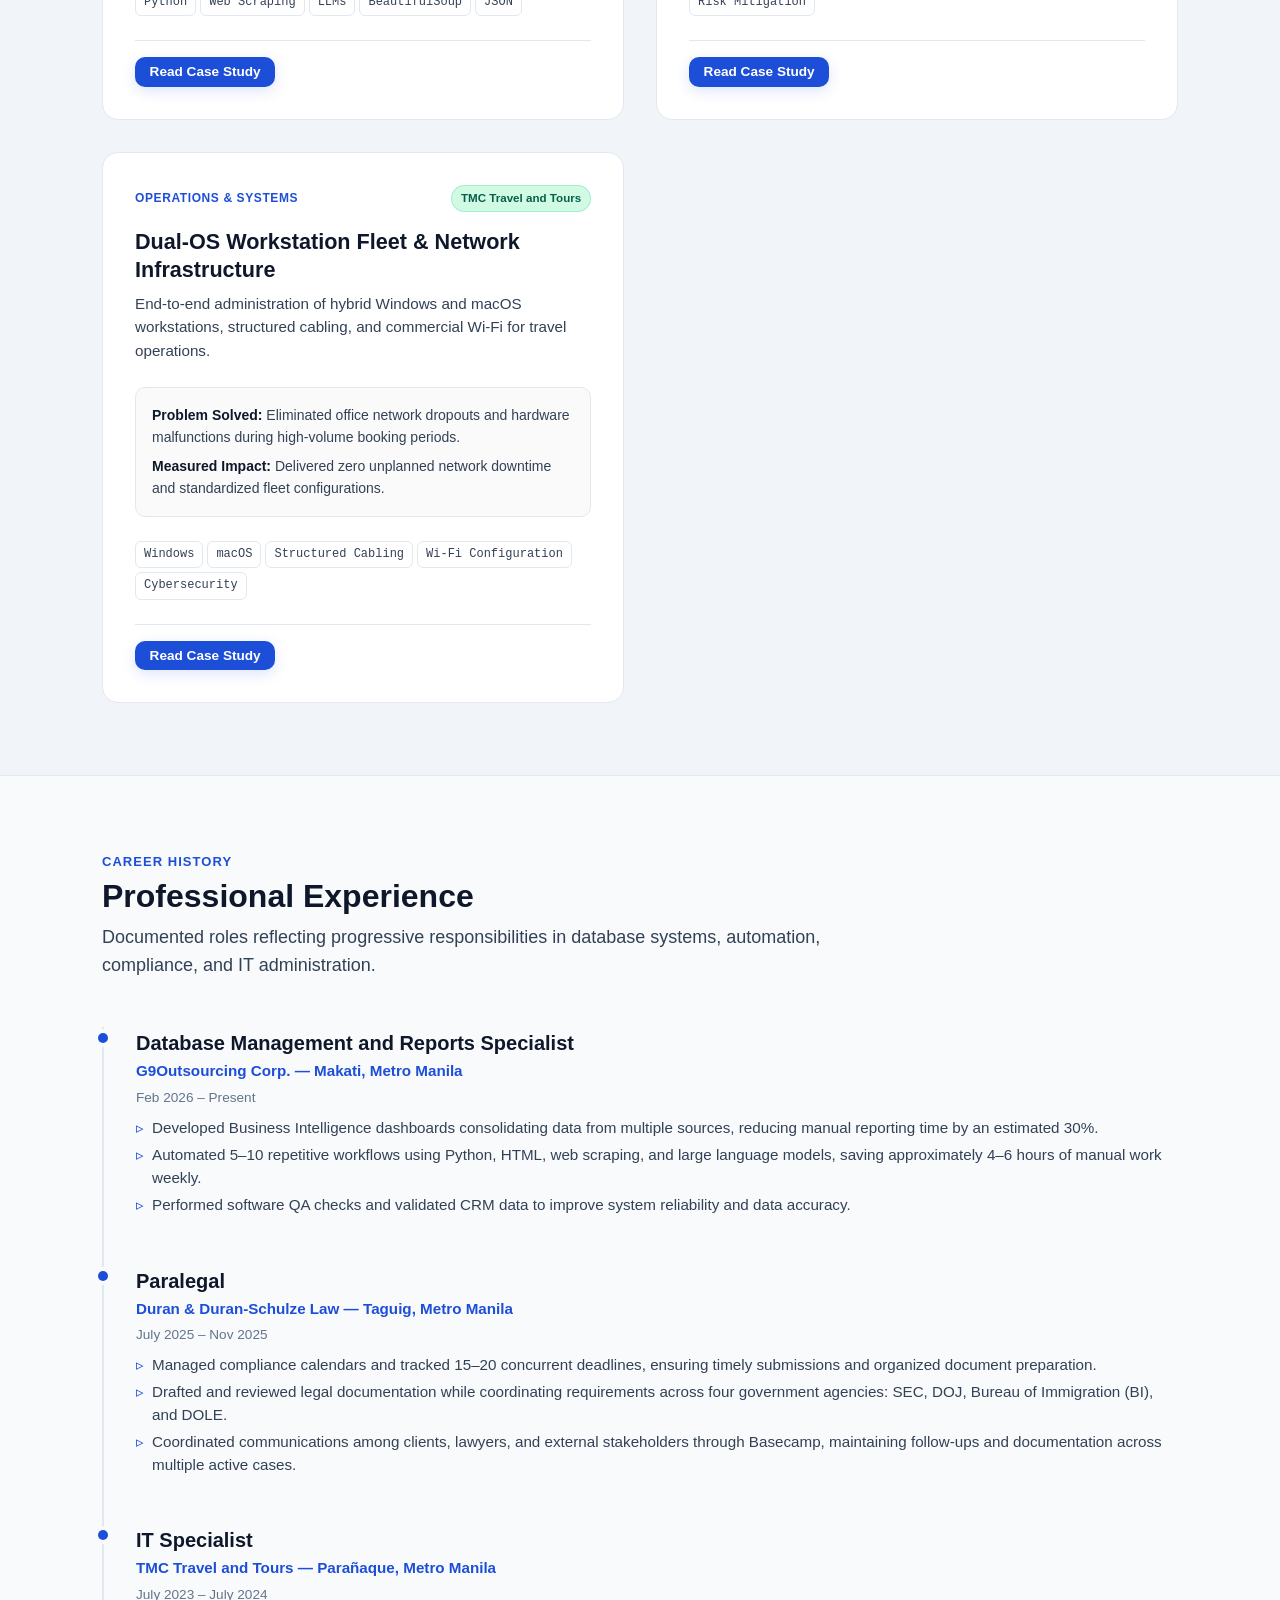
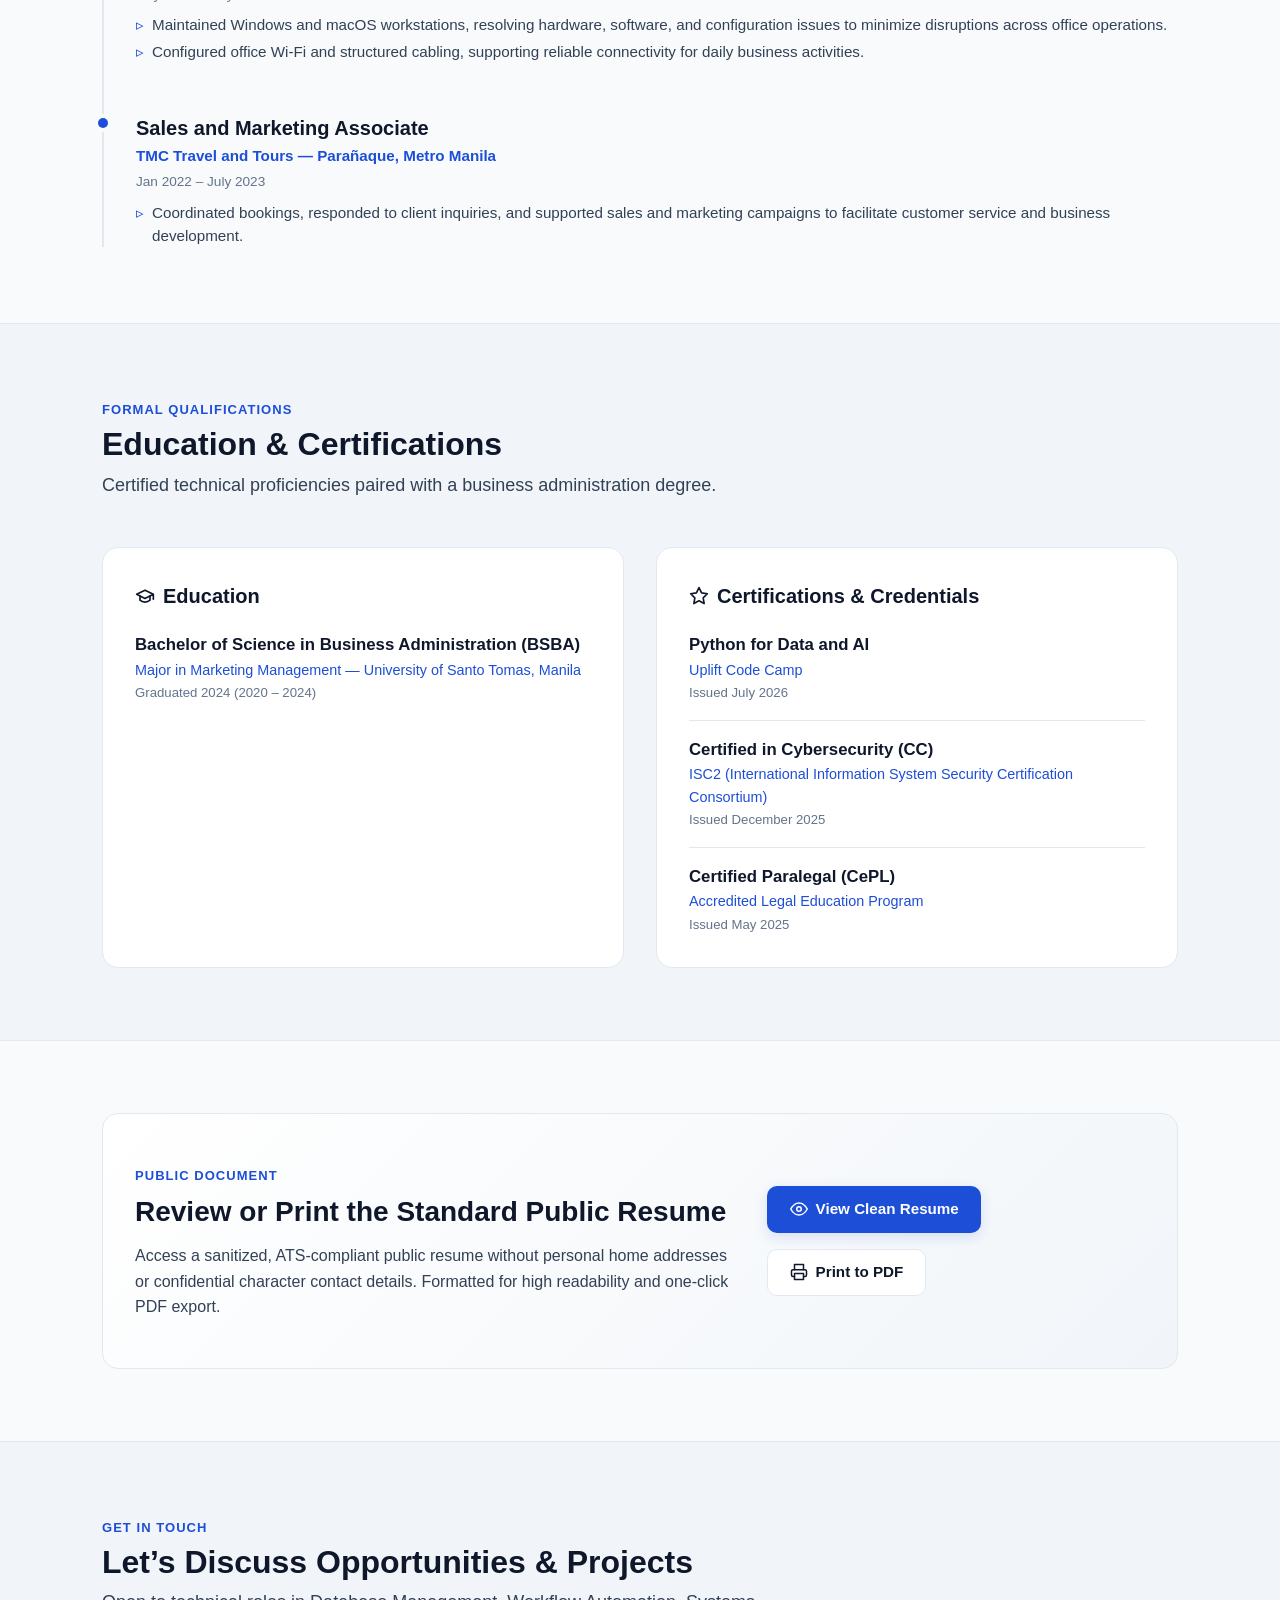
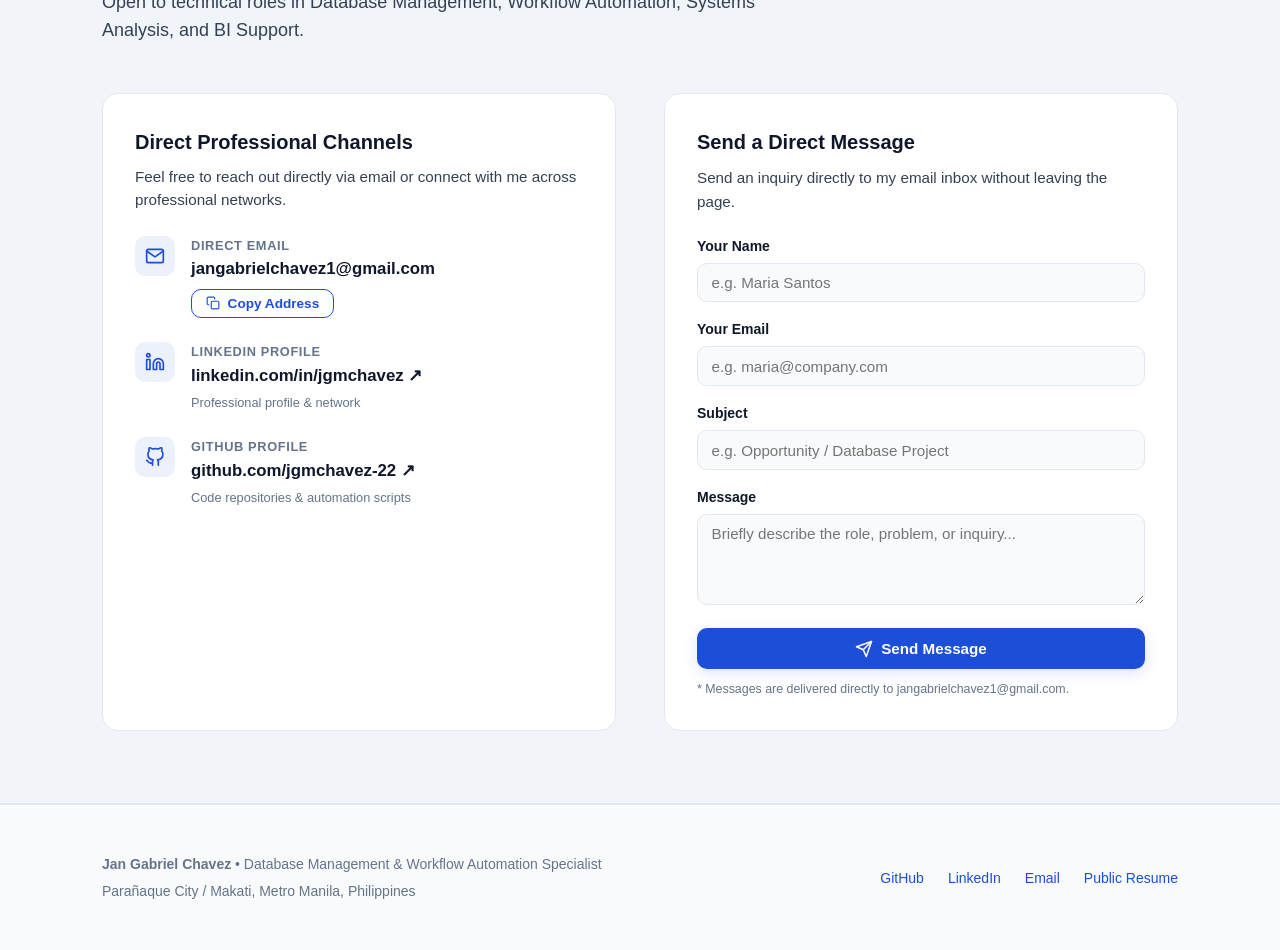
==== commit f091738c: "feat: enable direct email delivery via FormSubmit with in-place AJAX feedback" ====
--- a/index.html
+++ b/index.html
@@ -796,42 +796,50 @@
             </div>
           </div>
 
-          <!-- Quick Message Preparer -->
+          <!-- Direct Message Form -->
           <div class="contact-card">
             <h3 style="font-size: 1.25rem; font-weight: 700; color: var(--text-primary); margin-bottom: 0.5rem;">
-              Draft a Quick Inquiry
+              Send a Direct Message
             </h3>
             <p style="font-size: 0.95rem; color: var(--text-secondary); margin-bottom: 1.25rem;">
-              Pre-formats your note and opens it directly in your default email client.
-            </p>
-
-            <form id="contact-assist-form">
+              Send an inquiry directly to my email inbox without leaving the page.
+            </p>
+
+            <form id="contact-assist-form" action="https://formsubmit.co/jangabrielchavez1@gmail.com" method="POST">
+              <!-- FormSubmit Anti-Spam & Configuration -->
+              <input type="text" name="_honey" style="display:none" tabindex="-1" autocomplete="off">
+              <input type="hidden" name="_captcha" value="false">
+              <input type="hidden" name="_template" value="table">
+
               <div class="form-group">
                 <label for="contact-name" class="form-label">Your Name</label>
-                <input type="text" id="contact-name" class="form-input" placeholder="e.g. Maria Santos" required>
+                <input type="text" id="contact-name" name="name" class="form-input" placeholder="e.g. Maria Santos" required>
               </div>
 
               <div class="form-group">
                 <label for="contact-email-input" class="form-label">Your Email</label>
-                <input type="email" id="contact-email-input" class="form-input" placeholder="e.g. maria@company.com" required>
+                <input type="email" id="contact-email-input" name="email" class="form-input" placeholder="e.g. maria@company.com" required>
               </div>
 
               <div class="form-group">
                 <label for="contact-subject" class="form-label">Subject</label>
-                <input type="text" id="contact-subject" class="form-input" placeholder="e.g. Opportunity / Database Project">
+                <input type="text" id="contact-subject" name="_subject" class="form-input" placeholder="e.g. Opportunity / Database Project">
               </div>
 
               <div class="form-group">
                 <label for="contact-message" class="form-label">Message</label>
-                <textarea id="contact-message" class="form-textarea" rows="4" placeholder="Briefly describe the role, problem, or inquiry..." required></textarea>
-              </div>
-
-              <button type="submit" class="btn btn-primary" style="width: 100%;">
+                <textarea id="contact-message" name="message" class="form-textarea" rows="4" placeholder="Briefly describe the role, problem, or inquiry..." required></textarea>
+              </div>
+
+              <button type="submit" id="contact-submit-btn" class="btn btn-primary" style="width: 100%;">
                 <svg width="18" height="18" viewBox="0 0 24 24" fill="none" stroke="currentColor" stroke-width="2" stroke-linecap="round" stroke-linejoin="round" aria-hidden="true"><line x1="22" y1="2" x2="11" y2="13"></line><polygon points="22 2 15 22 11 13 2 9 22 2"></polygon></svg>
-                Open in Email Client
+                <span id="contact-submit-text">Send Message</span>
               </button>
-              <div class="form-hint">
-                * Note: This opens your mail software (such as Gmail, Outlook, or Apple Mail) directly. No intermediary tracking is performed.
+
+              <div id="contact-form-status" style="display: none; margin-top: 1rem; padding: 0.75rem 1rem; border-radius: var(--radius-md); font-size: 0.875rem; line-height: 1.4;"></div>
+
+              <div class="form-hint" style="margin-top: 0.75rem;">
+                * Messages are delivered directly to jangabrielchavez1@gmail.com.
               </div>
             </form>
           </div>
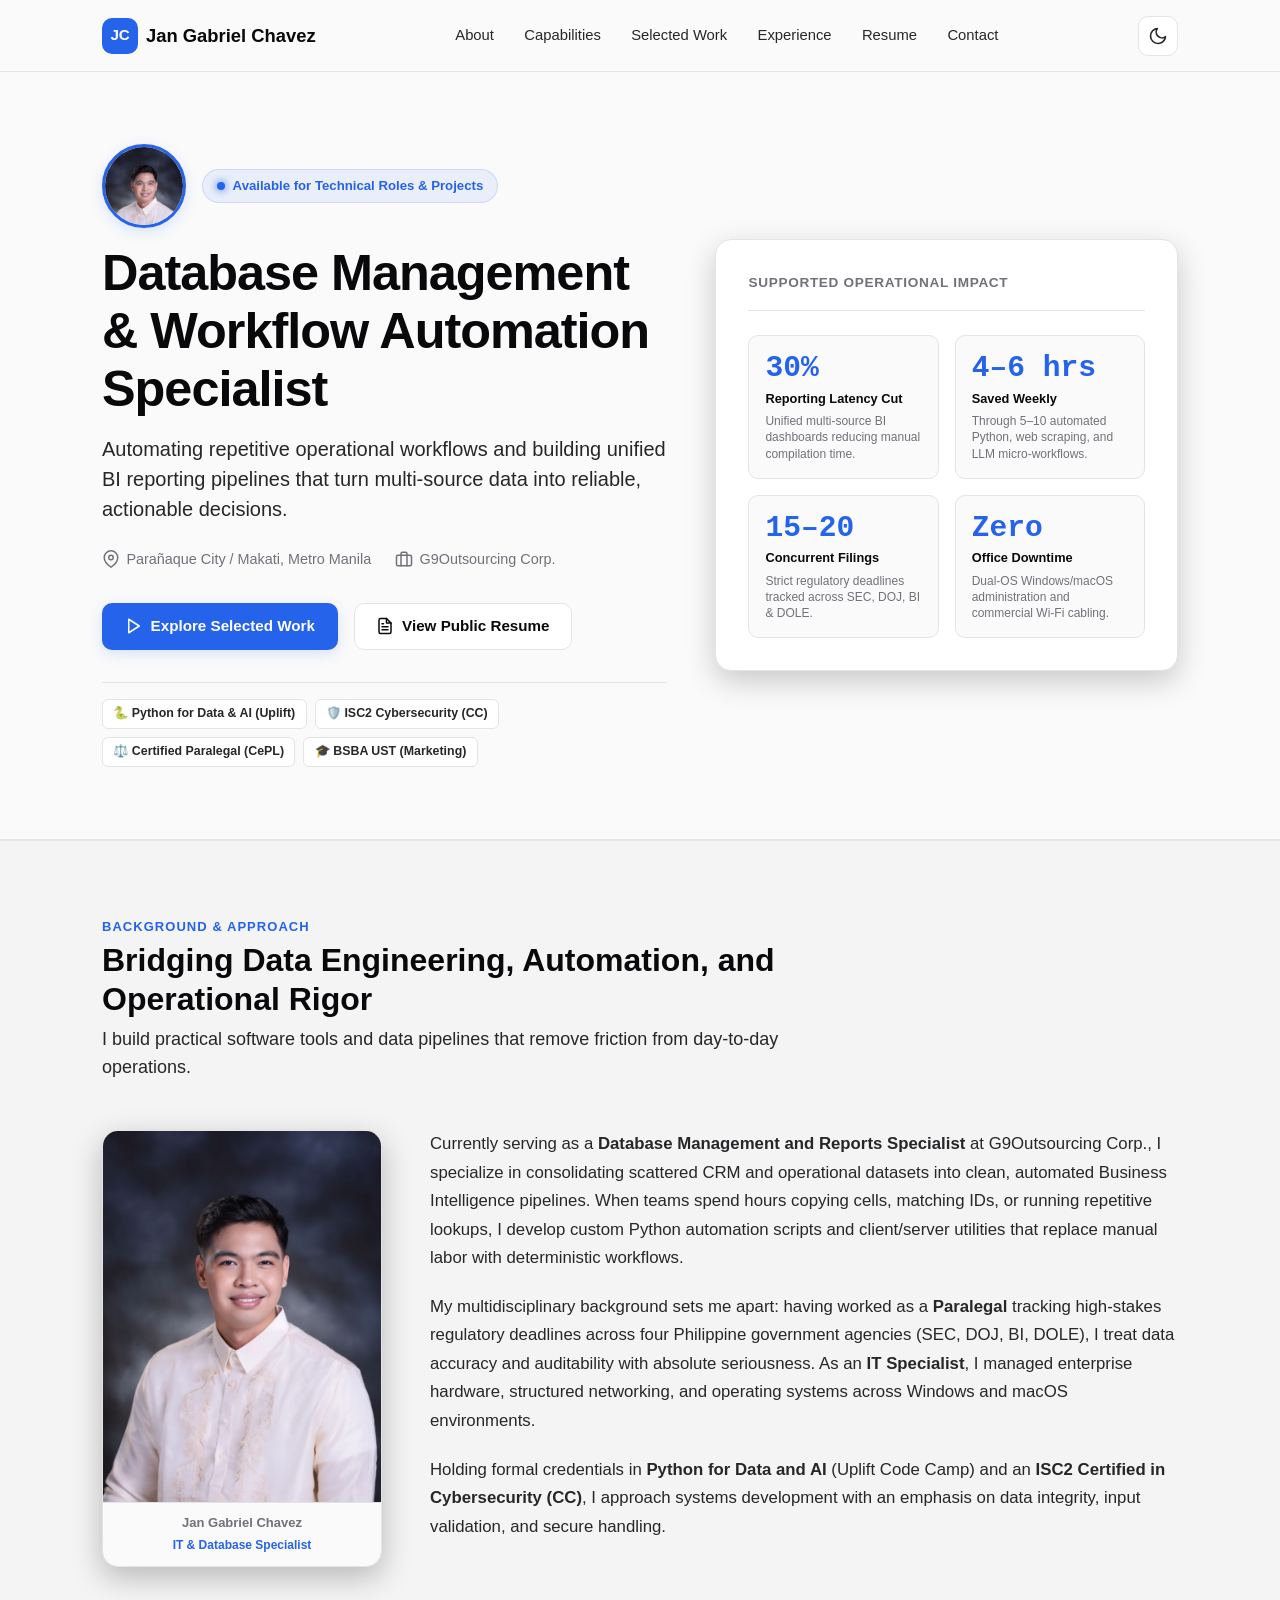
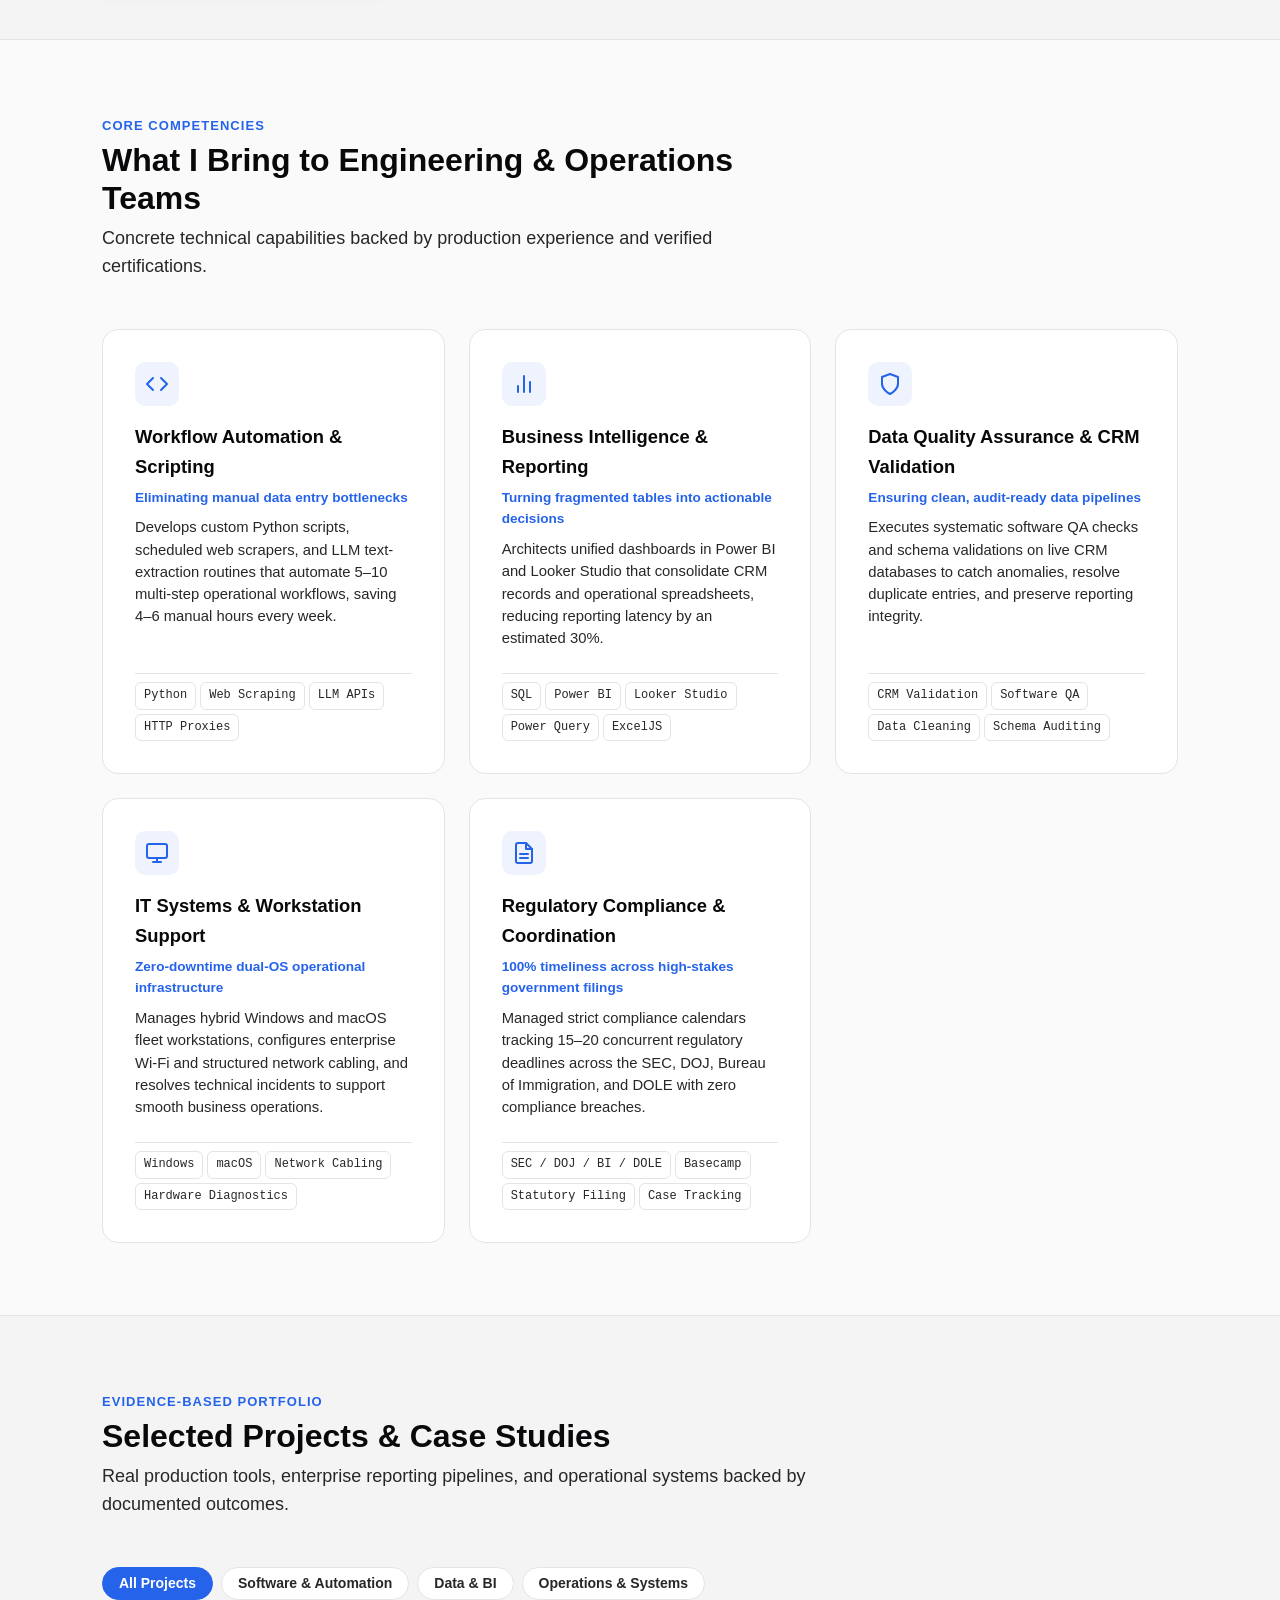
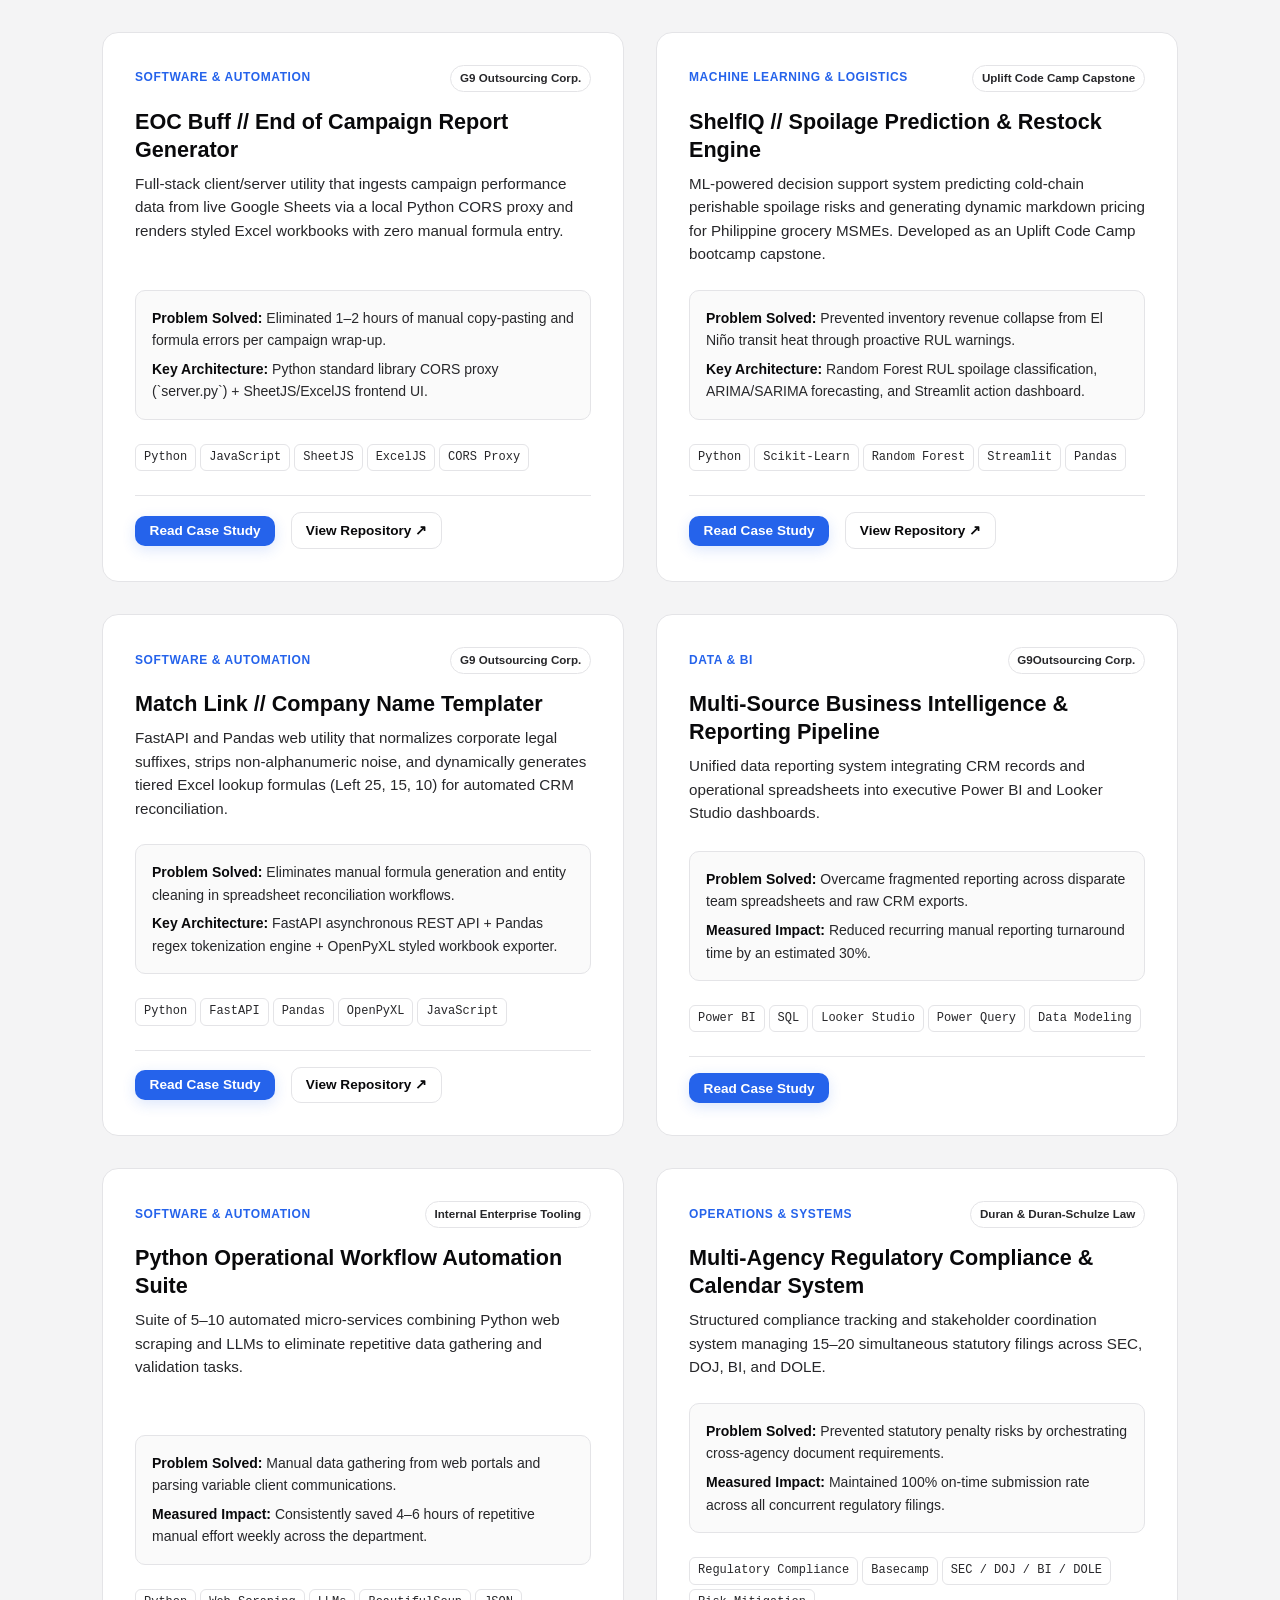
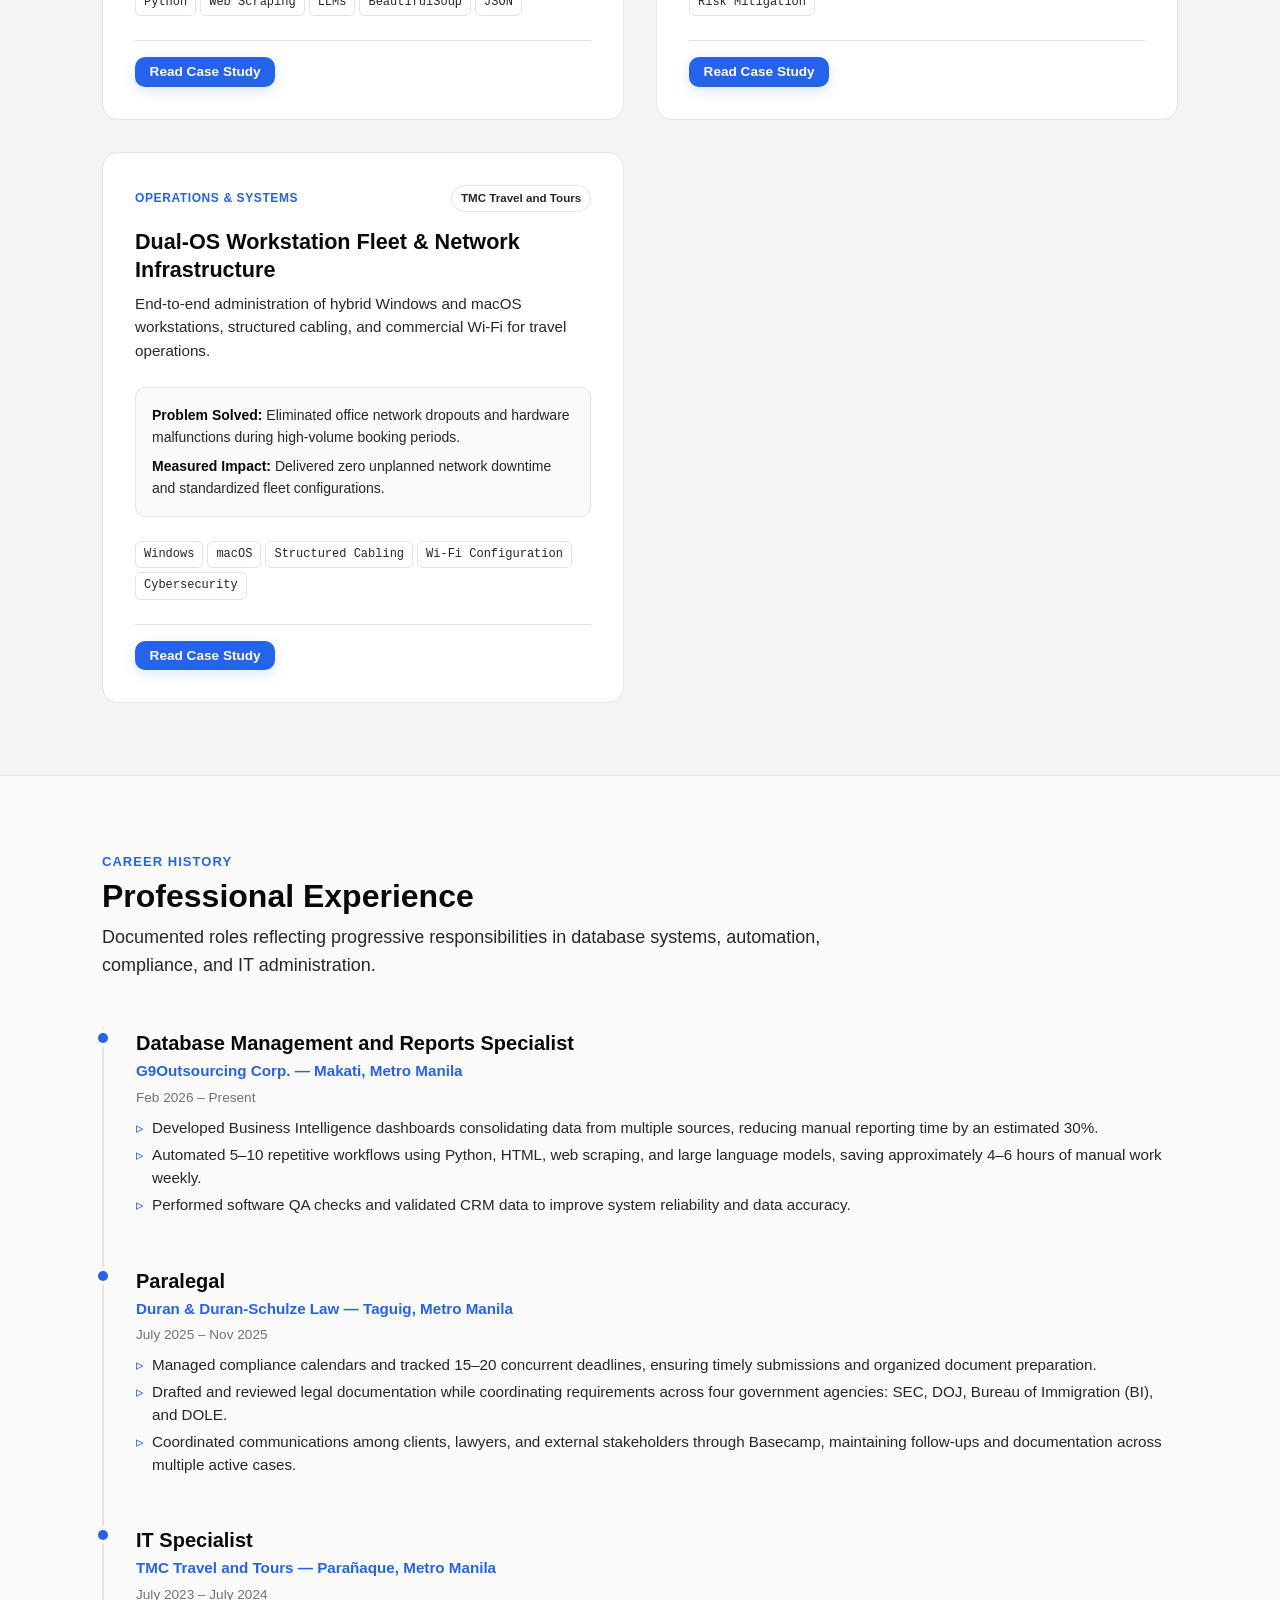
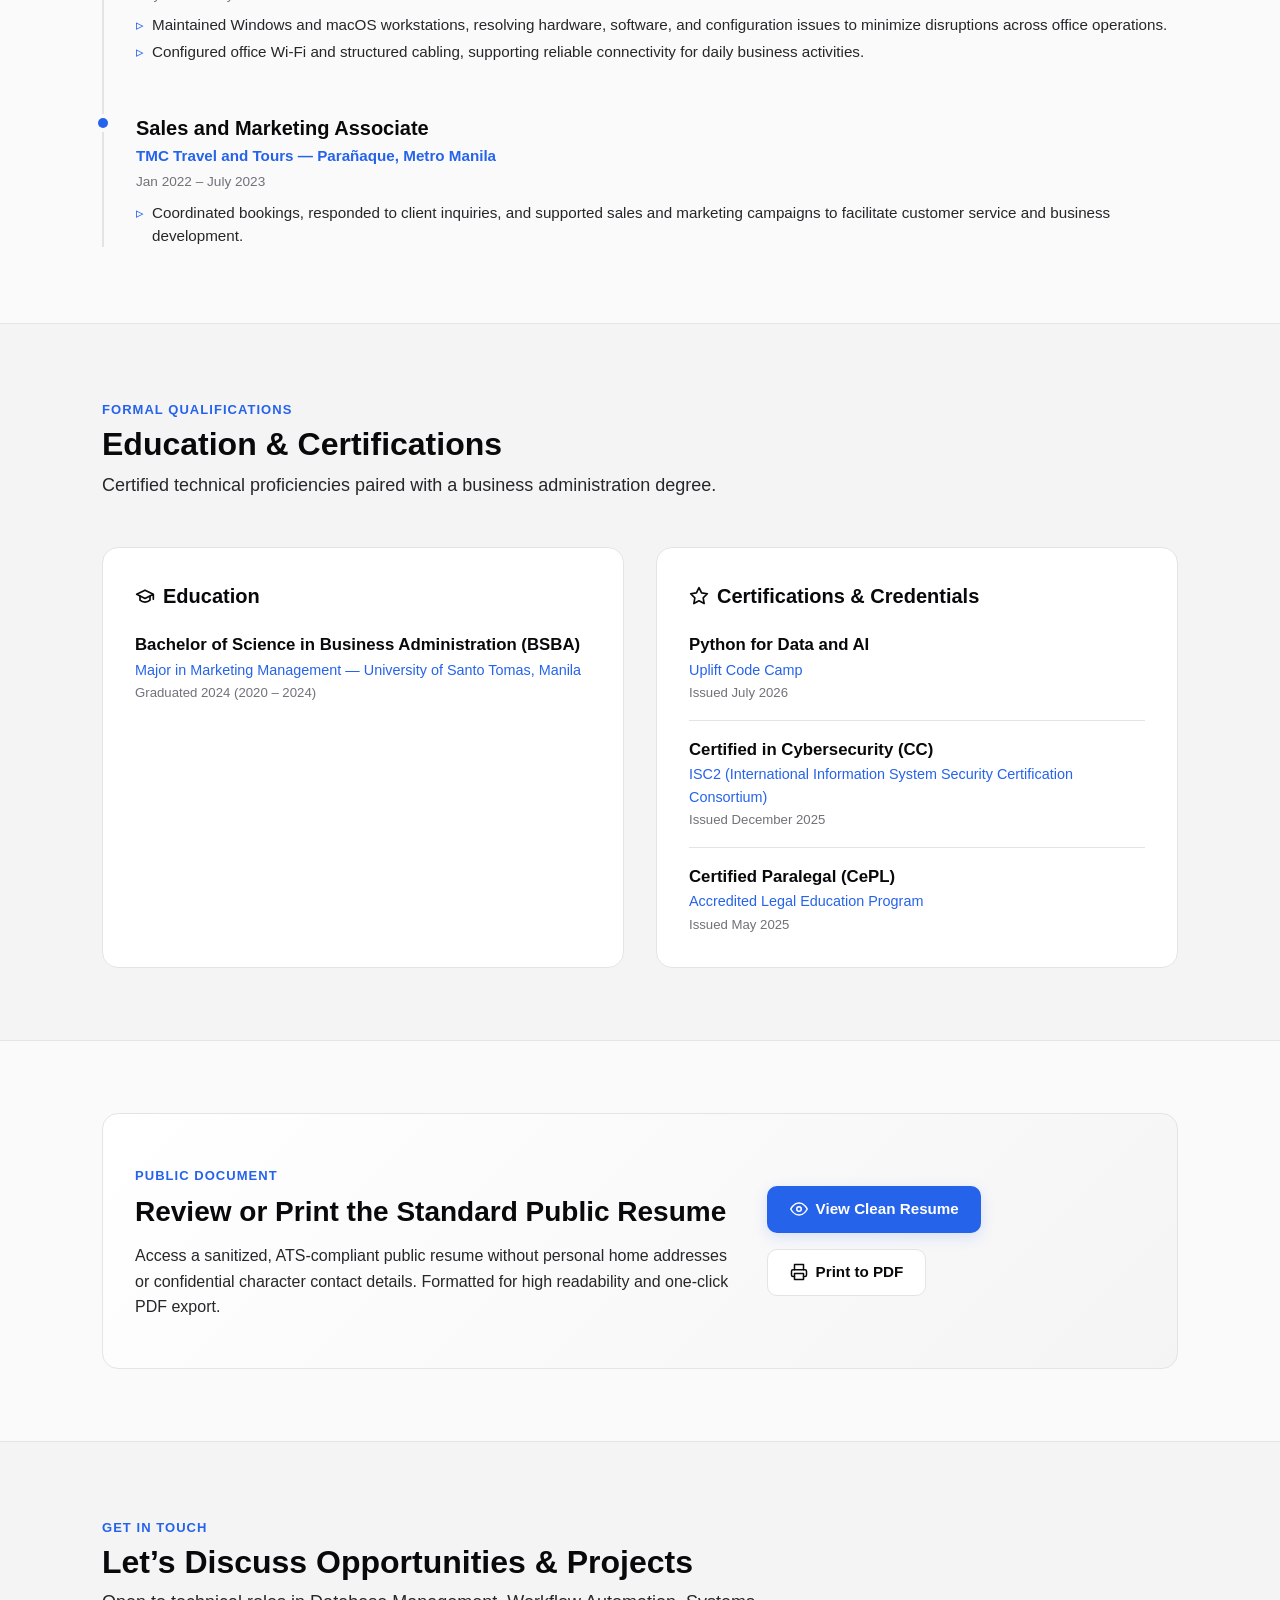
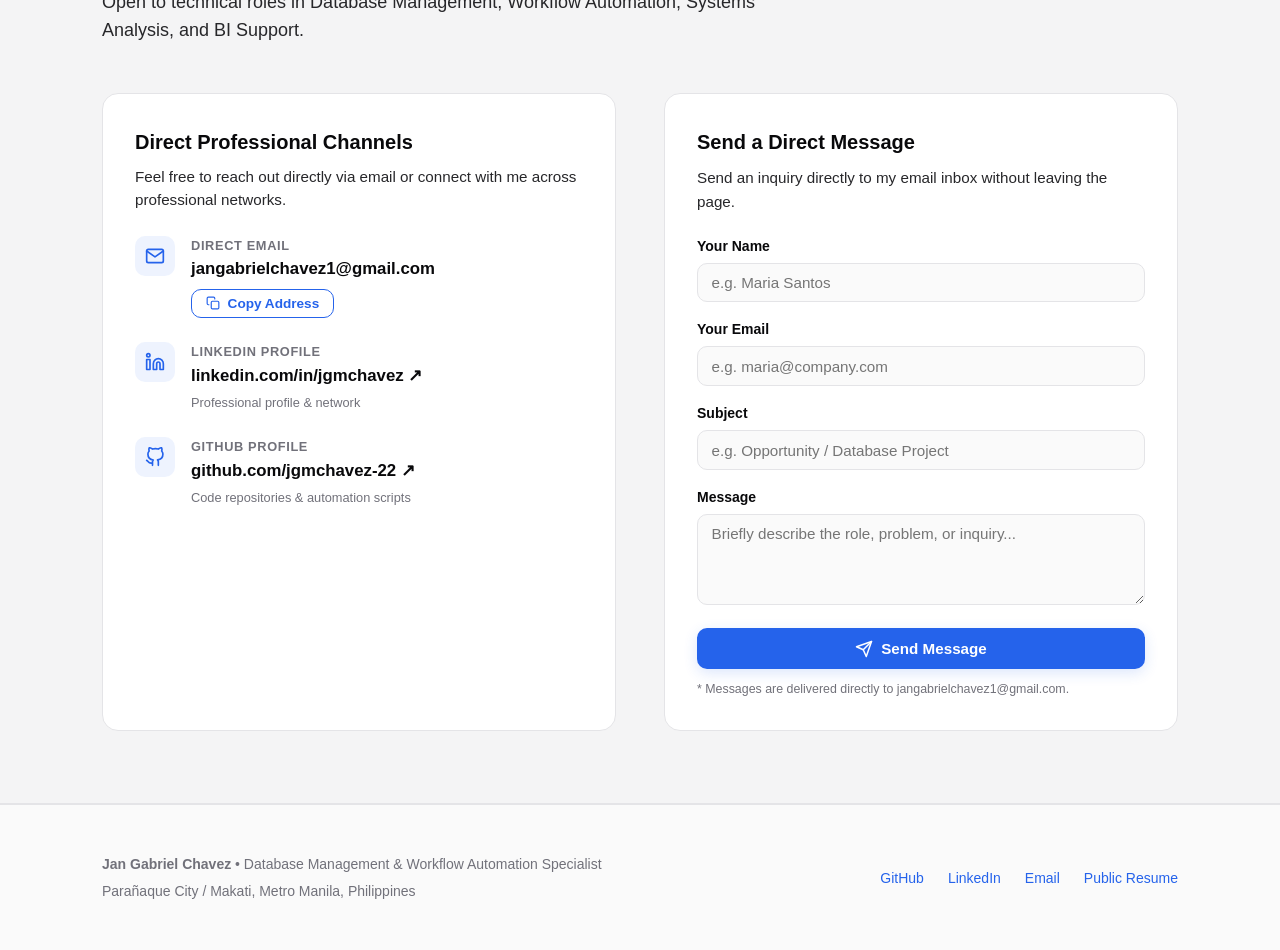
==== commit 4571033e: "style: apply neutral foundation with precision cobalt accent color scheme" ====
--- a/index.html
+++ b/index.html
@@ -20,7 +20,7 @@
   <meta name="twitter:image" content="assets/jan-chavez.jpg">
 
   <!-- Stylesheet -->
-  <link rel="stylesheet" href="css/styles.css">
+  <link rel="stylesheet" href="css/styles.css?v=20261114_neutral">
 </head>
 <body>
 
@@ -886,6 +886,6 @@
   </div>
 
   <!-- Interactive JavaScript -->
-  <script src="js/main.js"></script>
+  <script src="js/main.js?v=20261114_1"></script>
 </body>
 </html>
--- a/css/styles.css
+++ b/css/styles.css
@@ -8,26 +8,27 @@
    Design Tokens & CSS Variables
    -------------------------------------------------------------------------- */
 :root {
-  /* Color Palette - Dark Slate Default */
-  --bg-primary: #0b0f19;
-  --bg-secondary: #111827;
-  --bg-surface: #1e293b;
-  --bg-surface-elevated: #243247;
+  /* Color Palette - Neutral Foundation (Obsidian / Carbon) + Precision Strategic Accent */
+  --bg-primary: #09090b;
+  --bg-secondary: #121215;
+  --bg-surface: #18181b;
+  --bg-surface-elevated: #222226;
   --bg-surface-subtle: rgba(255, 255, 255, 0.03);
   
-  --border-subtle: #334155;
-  --border-muted: #1e293b;
-  --border-active: #60a5fa;
-
-  --text-primary: #f8fafc;
-  --text-secondary: #cbd5e1;
-  --text-muted: #94a3b8;
-  --text-inverse: #0b0f19;
-
+  --border-subtle: #27272a;
+  --border-muted: #1c1c20;
+  --border-active: #3b82f6;
+
+  --text-primary: #fafafa;
+  --text-secondary: #d4d4d8;
+  --text-muted: #a1a1aa;
+  --text-inverse: #09090b;
+
+  /* Strategic Single Accent - Precision Cobalt / Azure Blue (Trust, Data Integrity, Cybersecurity) */
   --accent-primary: #3b82f6;
   --accent-hover: #2563eb;
   --accent-subtle: rgba(59, 130, 246, 0.12);
-  --accent-glow: rgba(59, 130, 246, 0.25);
+  --accent-glow: rgba(59, 130, 246, 0.22);
 
   --success-text: #34d399;
   --success-bg: rgba(52, 211, 153, 0.12);
@@ -60,38 +61,38 @@
   --transition-normal: 0.25s ease;
 
   /* Focus Ring */
-  --focus-ring: 2px solid #60a5fa;
+  --focus-ring: 2px solid #3b82f6;
   --focus-offset: 3px;
 }
 
-/* Light Theme Overrides */
+/* Light Theme Overrides - Crisp Neutral Off-White Foundation + Precision Strategic Accent */
 [data-theme="light"] {
-  --bg-primary: #f8fafc;
-  --bg-secondary: #f1f5f9;
+  --bg-primary: #fafafa;
+  --bg-secondary: #f4f4f5;
   --bg-surface: #ffffff;
   --bg-surface-elevated: #ffffff;
   --bg-surface-subtle: rgba(0, 0, 0, 0.02);
 
-  --border-subtle: #e2e8f0;
-  --border-muted: #cbd5e1;
+  --border-subtle: #e4e4e7;
+  --border-muted: #d4d4d8;
   --border-active: #2563eb;
 
-  --text-primary: #0f172a;
-  --text-secondary: #334155;
-  --text-muted: #64748b;
+  --text-primary: #09090b;
+  --text-secondary: #27272a;
+  --text-muted: #71717a;
   --text-inverse: #ffffff;
 
-  --accent-primary: #1d4ed8;
-  --accent-hover: #1e40af;
-  --accent-subtle: rgba(29, 78, 216, 0.08);
-  --accent-glow: rgba(29, 78, 216, 0.15);
+  --accent-primary: #2563eb;
+  --accent-hover: #1d4ed8;
+  --accent-subtle: rgba(37, 99, 235, 0.08);
+  --accent-glow: rgba(37, 99, 235, 0.16);
 
   --success-text: #065f46;
   --success-bg: #d1fae5;
   --warning-text: #92400e;
   --warning-bg: #fef3c7;
 
-  --focus-ring: 2px solid #1d4ed8;
+  --focus-ring: 2px solid #2563eb;
 }
 
 /* --------------------------------------------------------------------------
@@ -224,7 +225,7 @@
   top: 0;
   z-index: 100;
   height: var(--header-height);
-  background-color: rgba(11, 15, 25, 0.85);
+  background-color: rgba(9, 9, 11, 0.85);
   backdrop-filter: blur(12px);
   -webkit-backdrop-filter: blur(12px);
   border-bottom: 1px solid var(--border-subtle);
@@ -232,7 +233,7 @@
 }
 
 [data-theme="light"] .site-header {
-  background-color: rgba(248, 250, 252, 0.88);
+  background-color: rgba(250, 250, 250, 0.88);
 }
 
 .nav-container {
@@ -258,7 +259,7 @@
   justify-content: center;
   width: 36px;
   height: 36px;
-  background: linear-gradient(135deg, var(--accent-primary), #1d4ed8);
+  background: var(--accent-primary);
   color: #ffffff;
   border-radius: var(--radius-md);
   font-size: 0.95rem;
@@ -530,7 +531,7 @@
   gap: var(--space-sm);
   padding: 0.35rem 0.85rem;
   background-color: var(--accent-subtle);
-  border: 1px solid rgba(59, 130, 246, 0.3);
+  border: 1px solid var(--accent-glow);
   border-radius: var(--radius-full);
   font-size: 0.825rem;
   font-weight: 600;
@@ -542,8 +543,8 @@
   width: 8px;
   height: 8px;
   border-radius: 50%;
-  background-color: #10b981;
-  box-shadow: 0 0 8px #10b981;
+  background-color: var(--accent-primary);
+  box-shadow: 0 0 8px var(--accent-primary);
 }
 
 .hero-title {
@@ -838,9 +839,9 @@
   font-weight: 600;
   padding: 0.2rem 0.55rem;
   border-radius: var(--radius-full);
-  background-color: var(--success-bg);
-  color: var(--success-text);
-  border: 1px solid rgba(52, 211, 153, 0.3);
+  background-color: var(--bg-surface-elevated);
+  color: var(--text-secondary);
+  border: 1px solid var(--border-subtle);
 }
 
 .project-title {
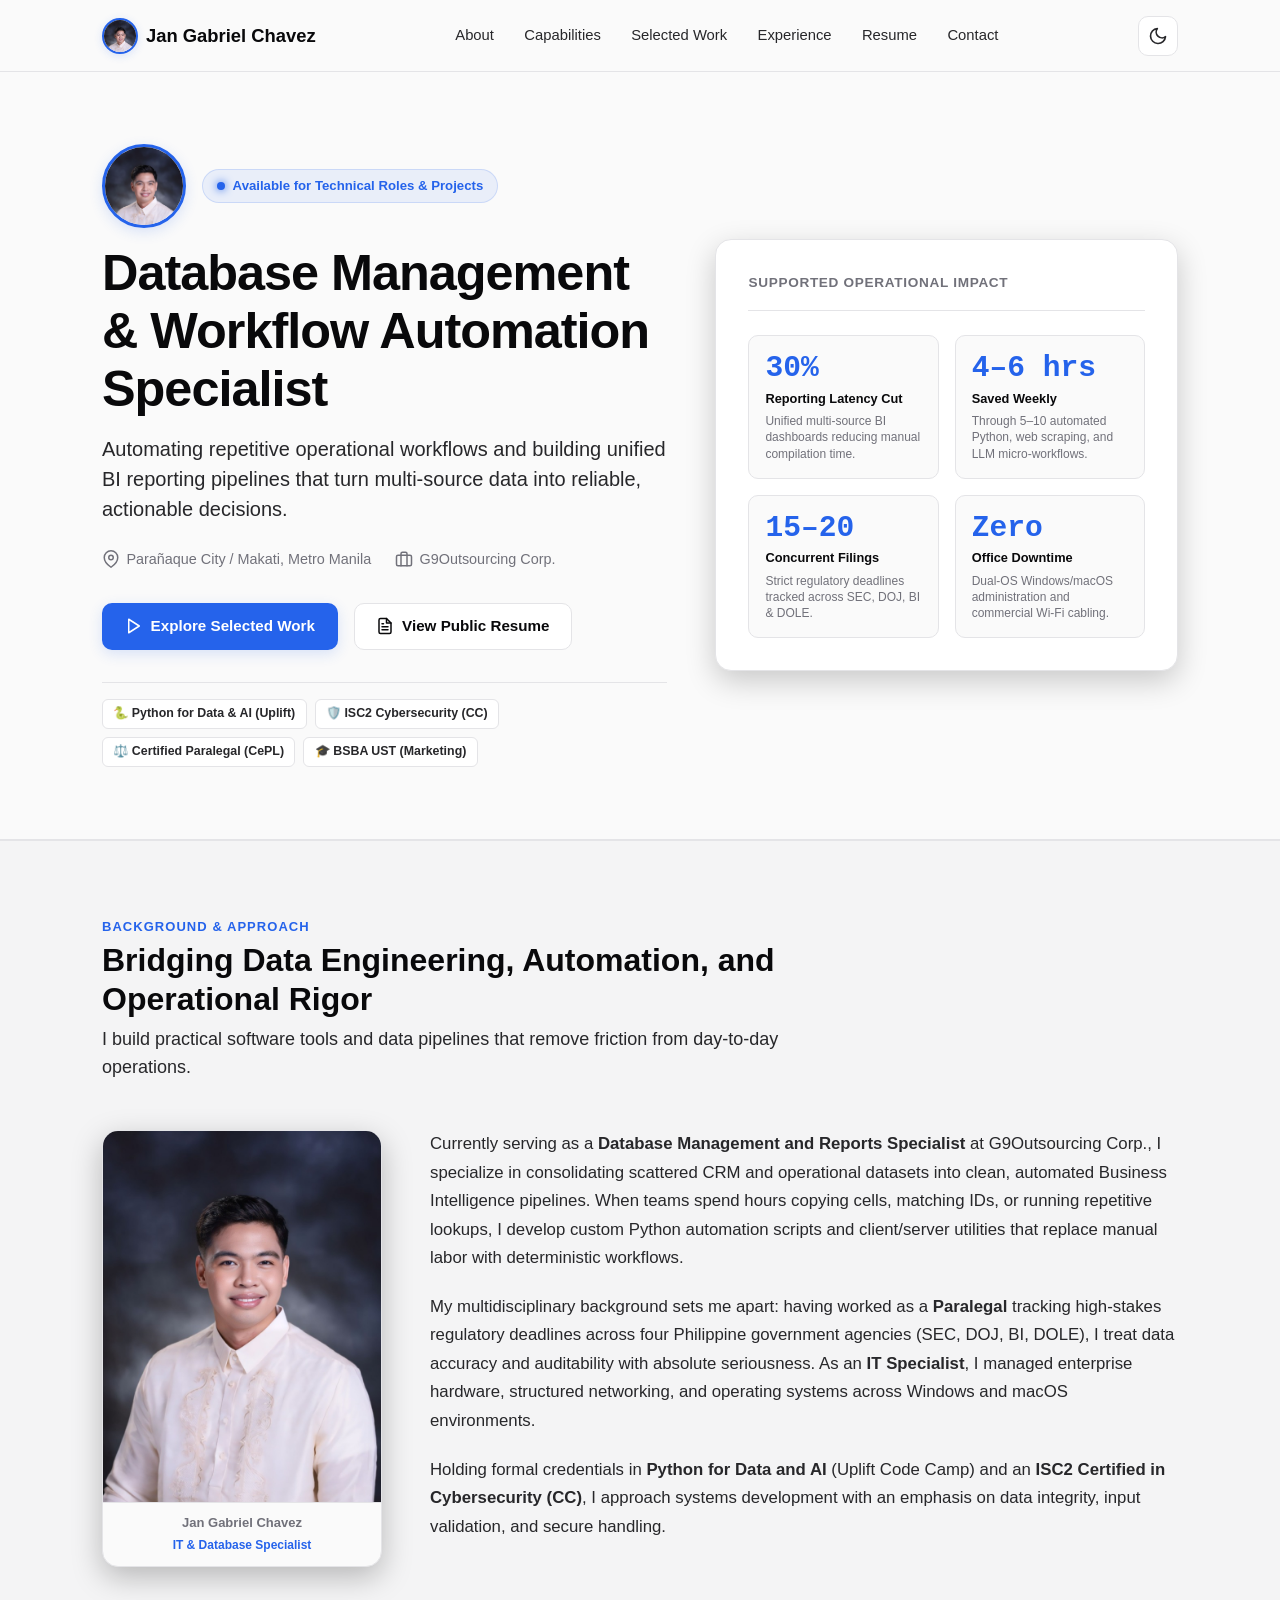
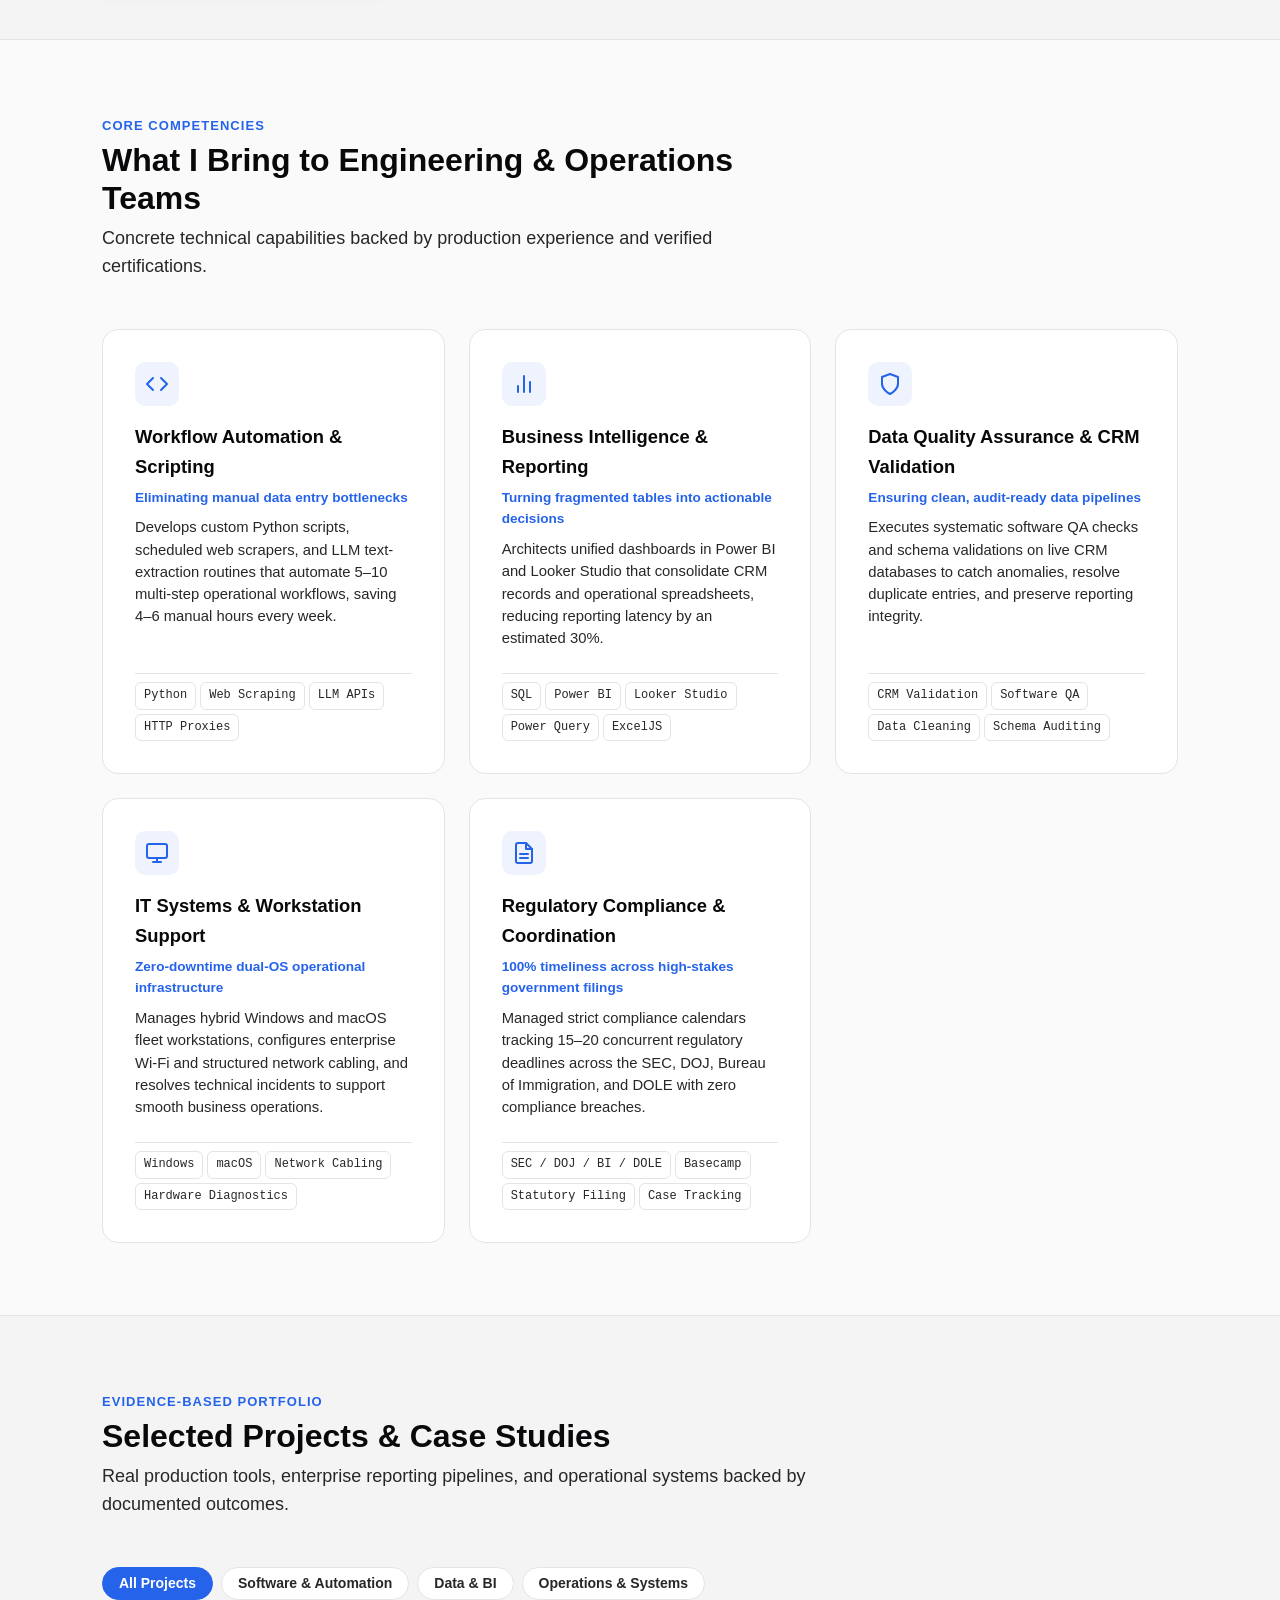
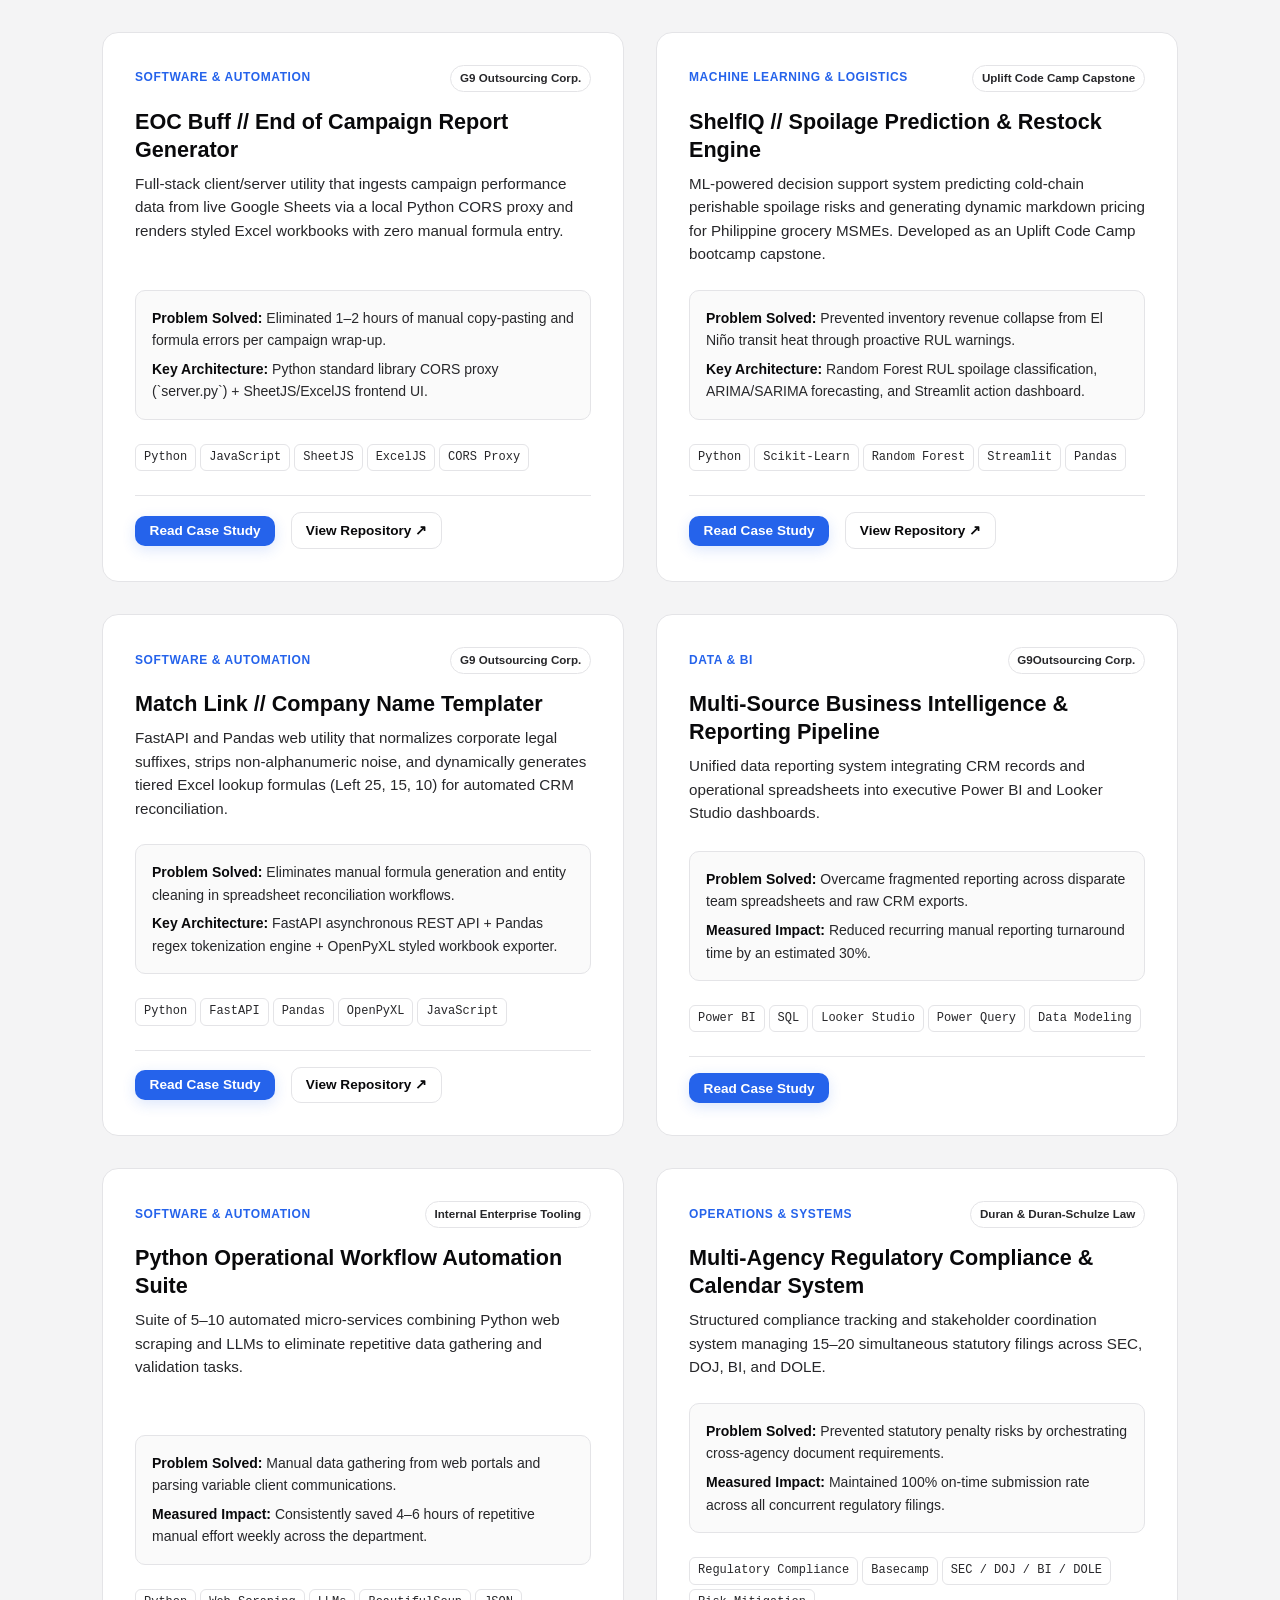
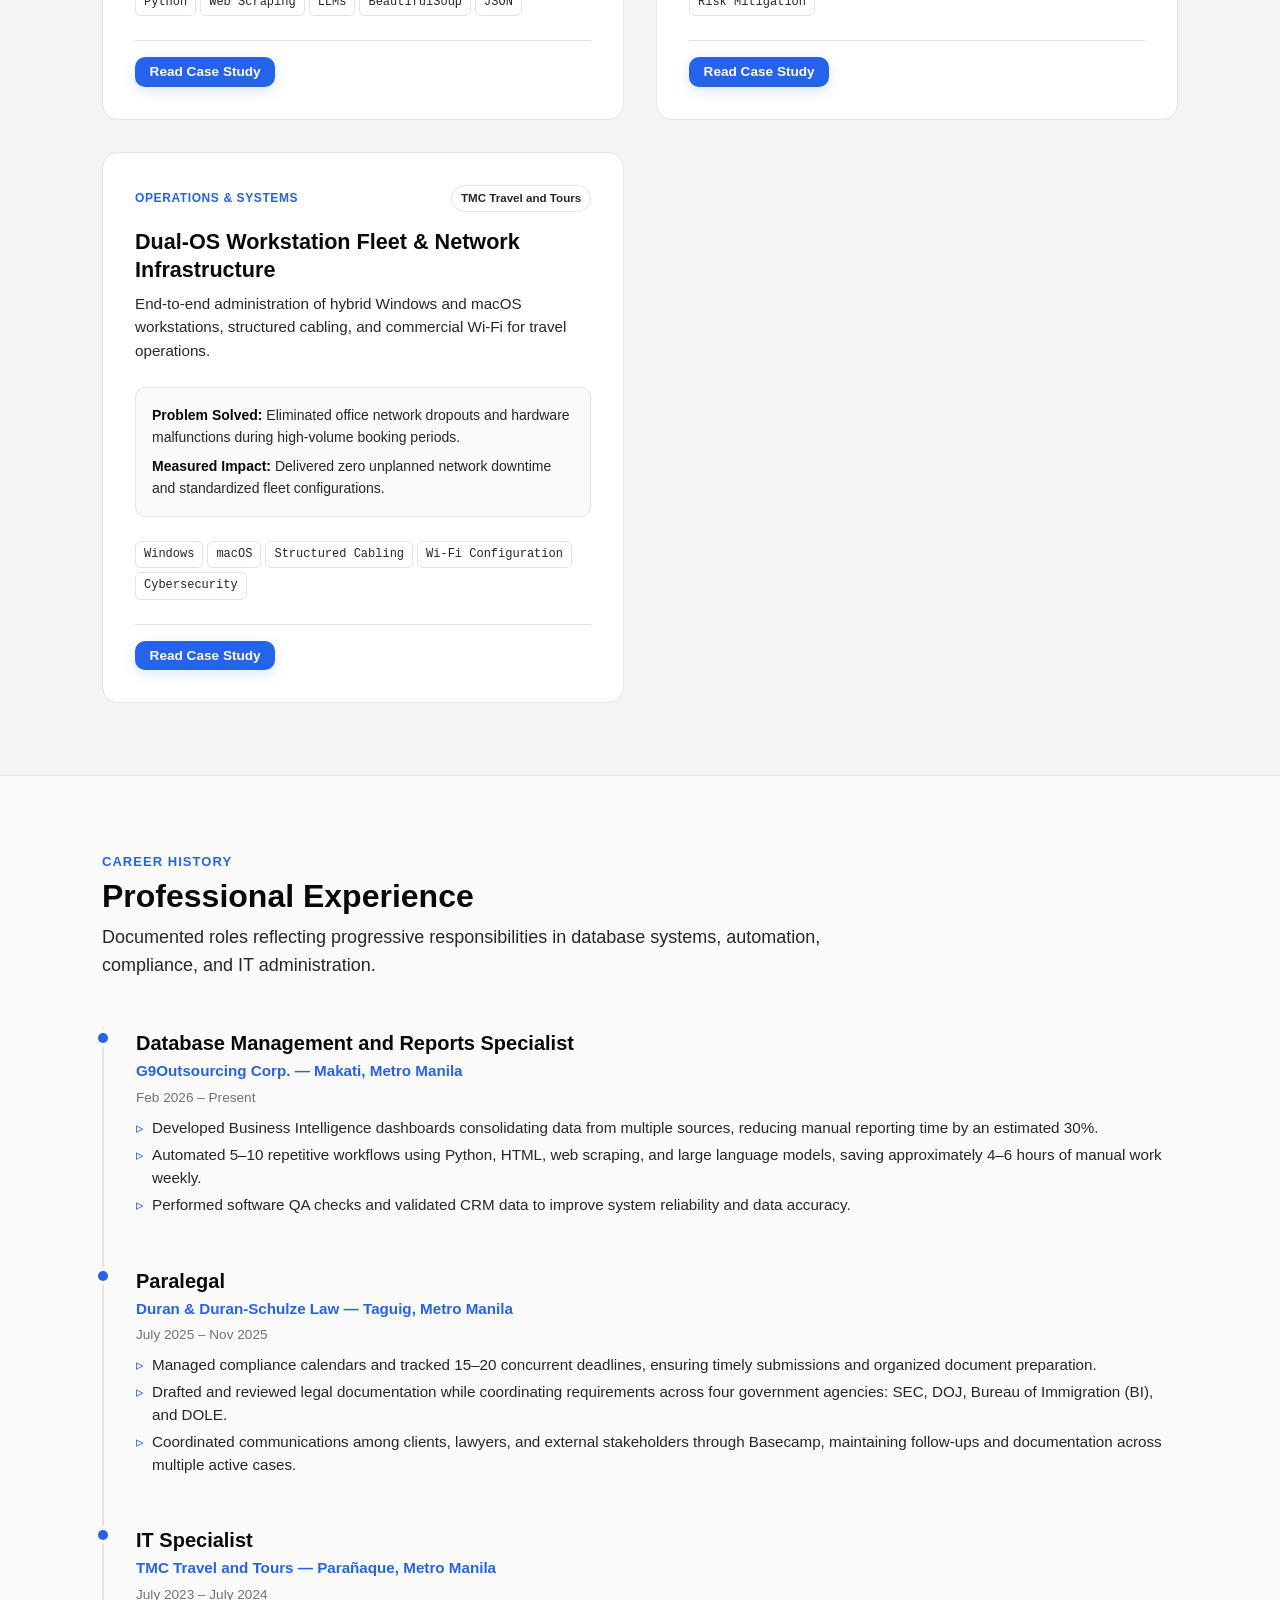
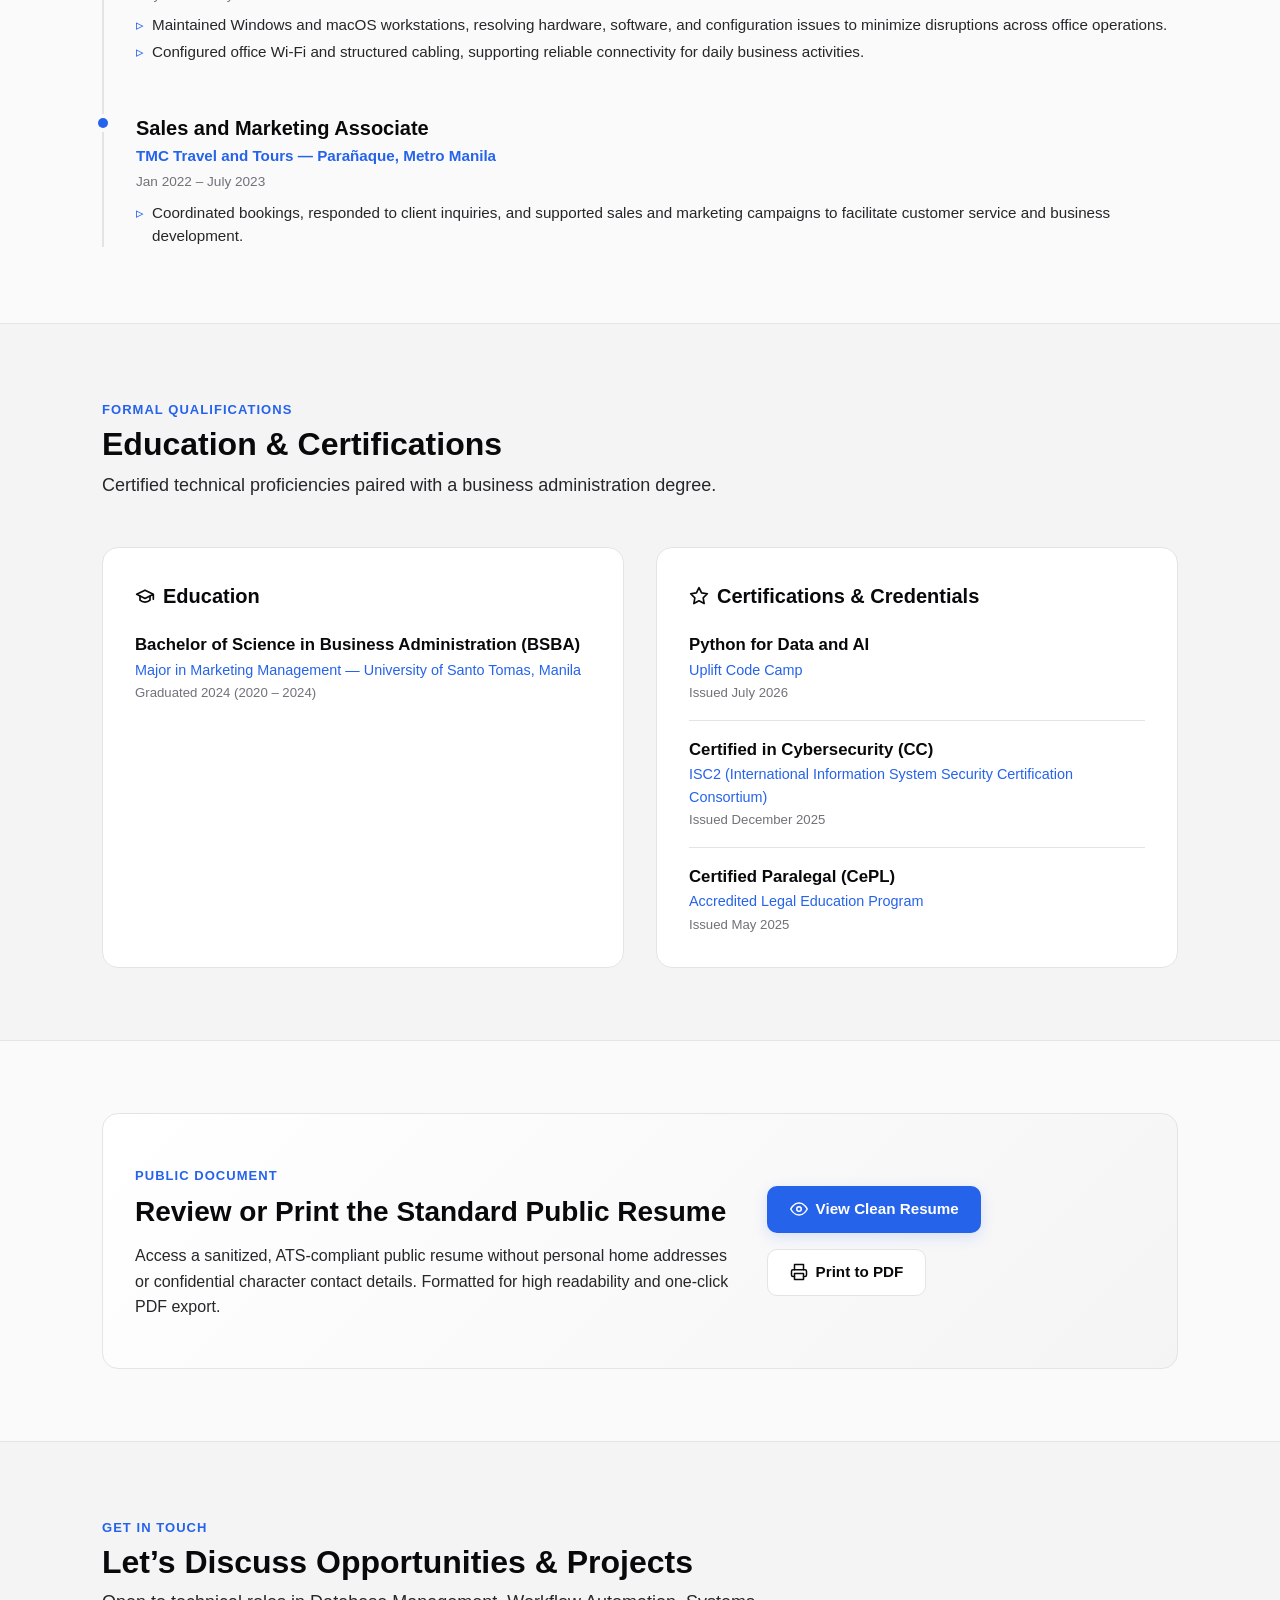
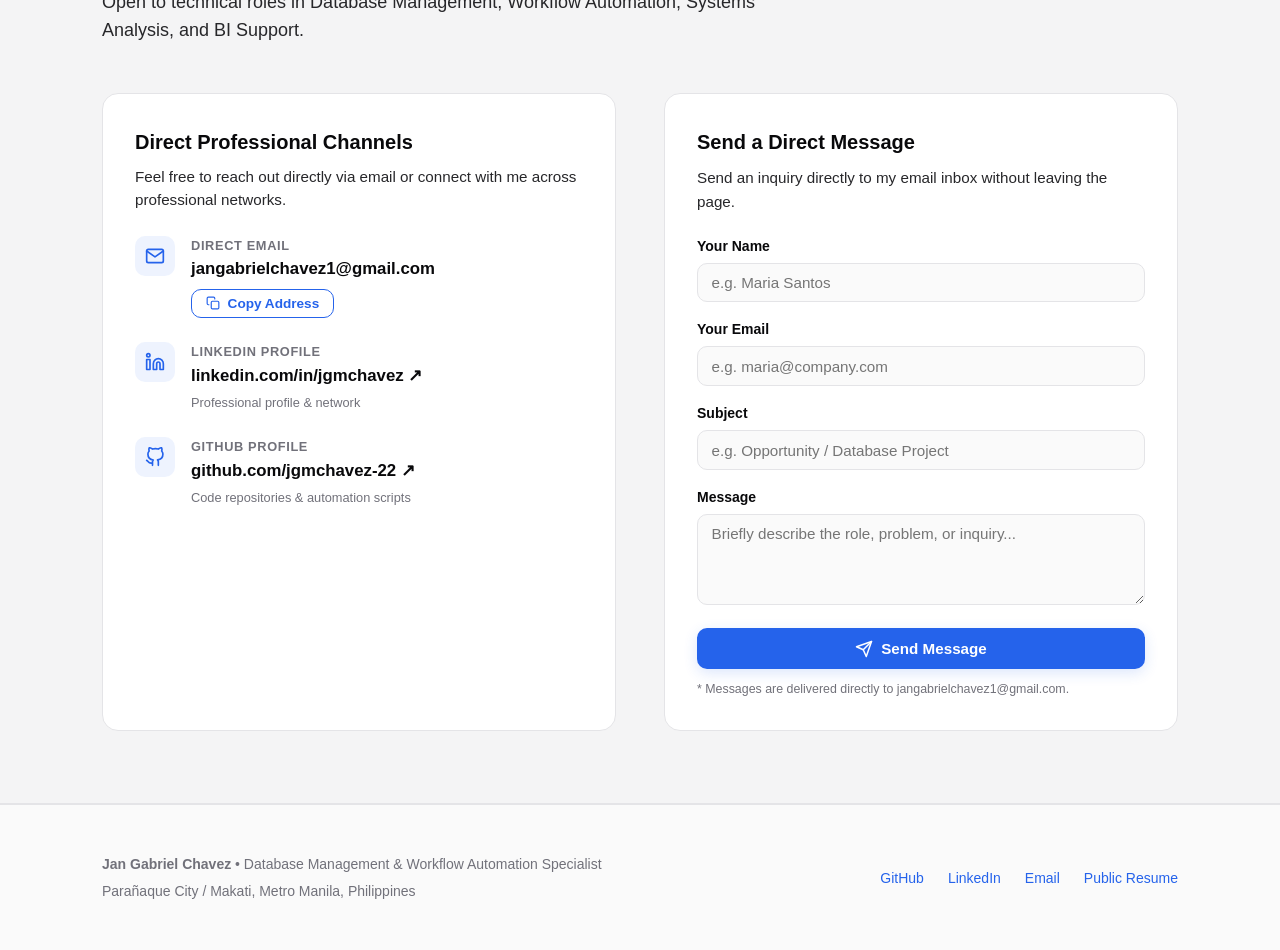
==== commit 464c4ec5: "feat(nav): replace text brand badge with circular profile portrait" ====
--- a/index.html
+++ b/index.html
@@ -20,7 +20,7 @@
   <meta name="twitter:image" content="assets/jan-chavez.jpg">
 
   <!-- Stylesheet -->
-  <link rel="stylesheet" href="css/styles.css?v=20261114_neutral">
+  <link rel="stylesheet" href="css/styles.css?v=20261114_avatar">
 </head>
 <body>
 
@@ -31,7 +31,7 @@
   <header class="site-header" role="banner">
     <div class="container nav-container">
       <a href="#home" class="brand-link" aria-label="Jan Gabriel Chavez Home">
-        <span class="brand-badge" aria-hidden="true">JC</span>
+        <img src="assets/jan-chavez.jpg" alt="Jan Gabriel Chavez" class="brand-avatar" width="36" height="36">
         <span>Jan Gabriel Chavez</span>
       </a>
 
--- a/css/styles.css
+++ b/css/styles.css
@@ -251,6 +251,24 @@
   font-size: 1.15rem;
   color: var(--text-primary);
   text-decoration: none;
+}
+
+.brand-avatar {
+  width: 36px;
+  height: 36px;
+  border-radius: 50%;
+  object-fit: cover;
+  object-position: top center;
+  border: 2px solid var(--accent-primary);
+  display: block;
+  flex-shrink: 0;
+  box-shadow: 0 2px 8px var(--accent-glow);
+  transition: transform var(--transition-fast), border-color var(--transition-fast);
+}
+
+.brand-link:hover .brand-avatar {
+  transform: scale(1.05);
+  border-color: var(--accent-hover);
 }
 
 .brand-badge {
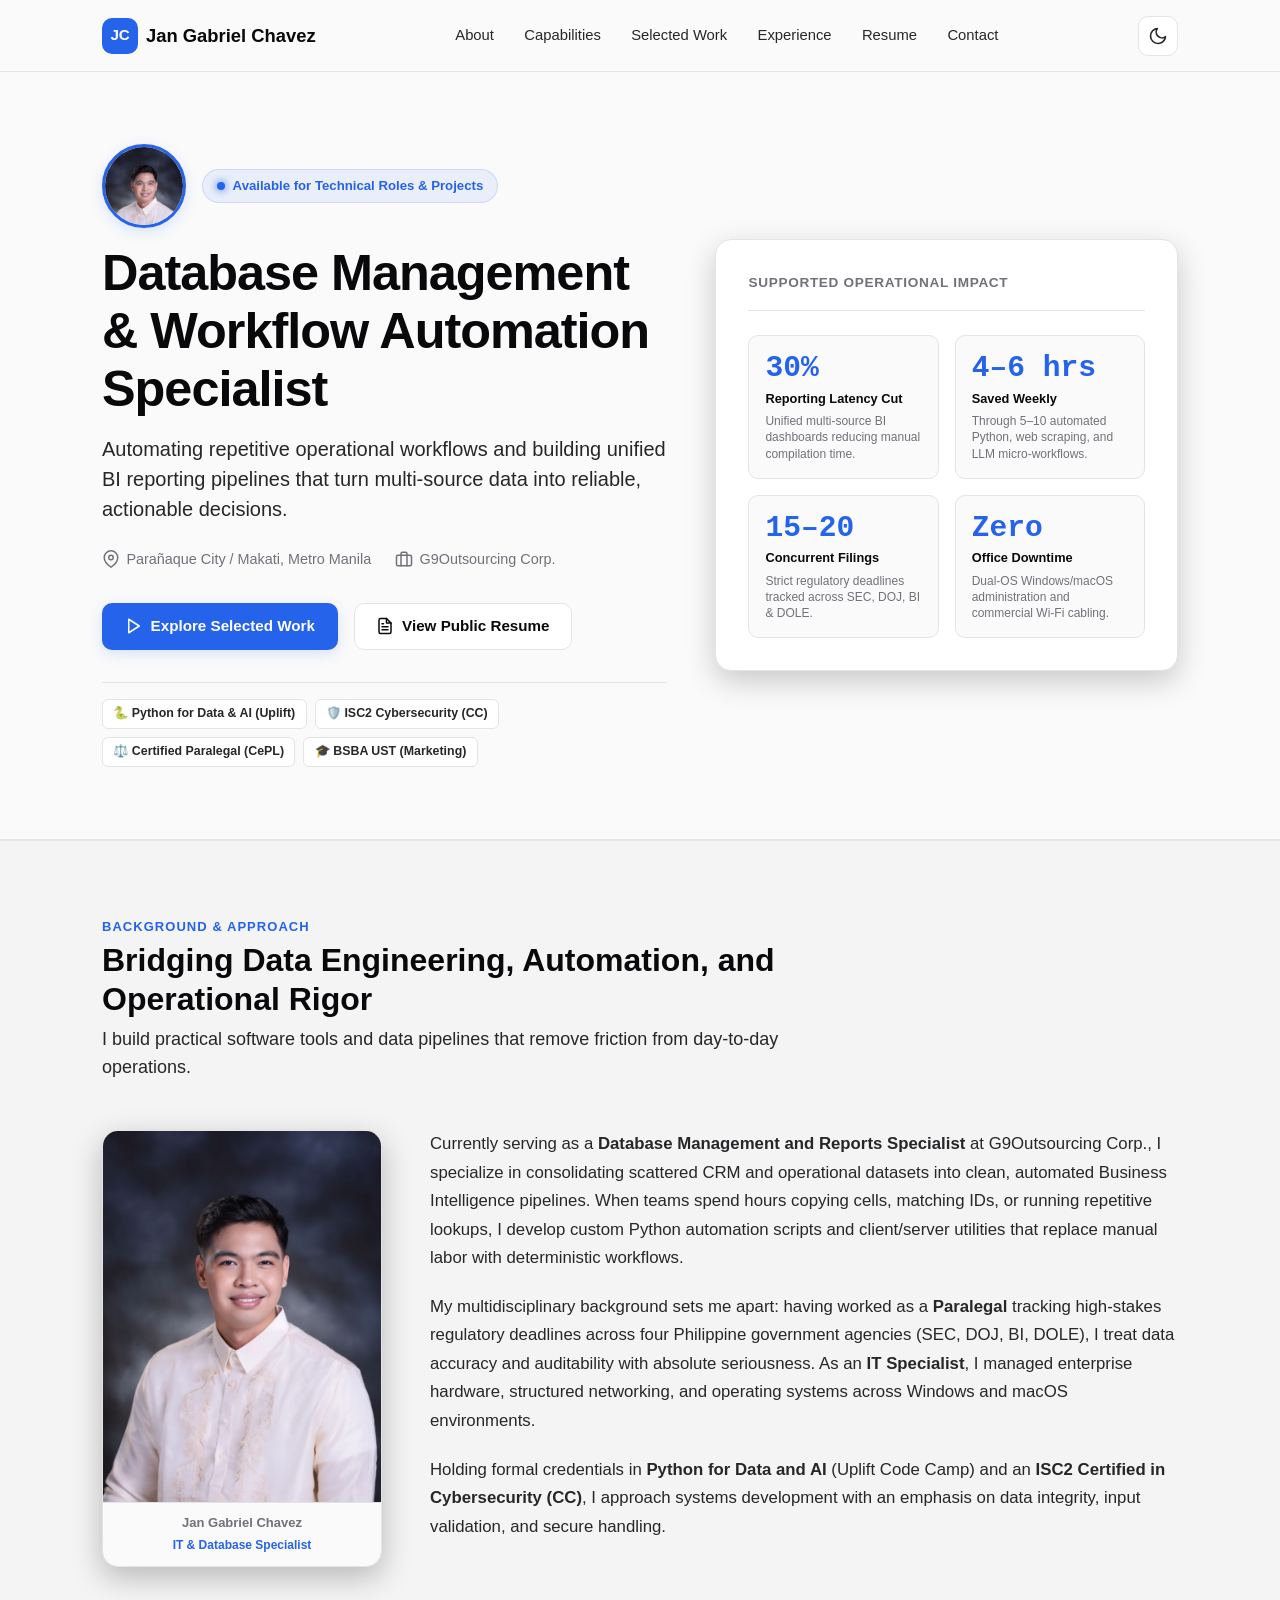
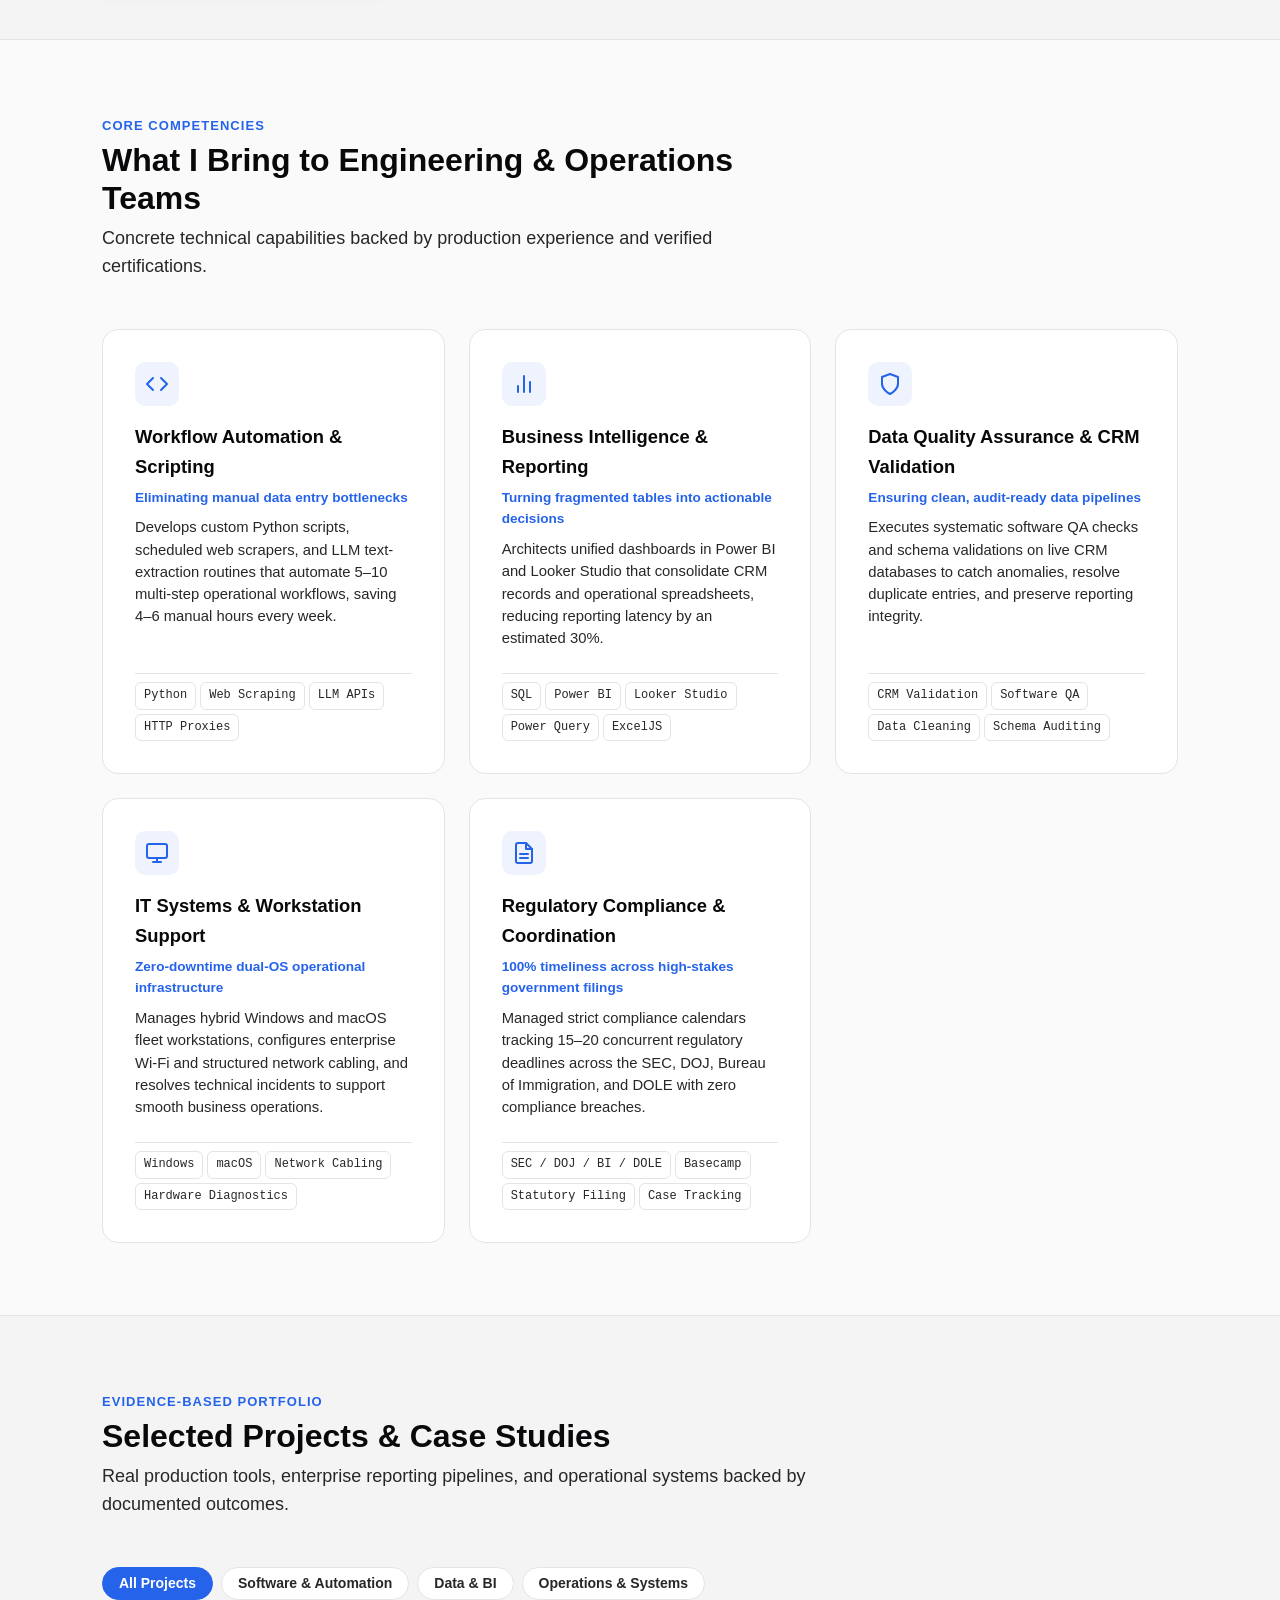
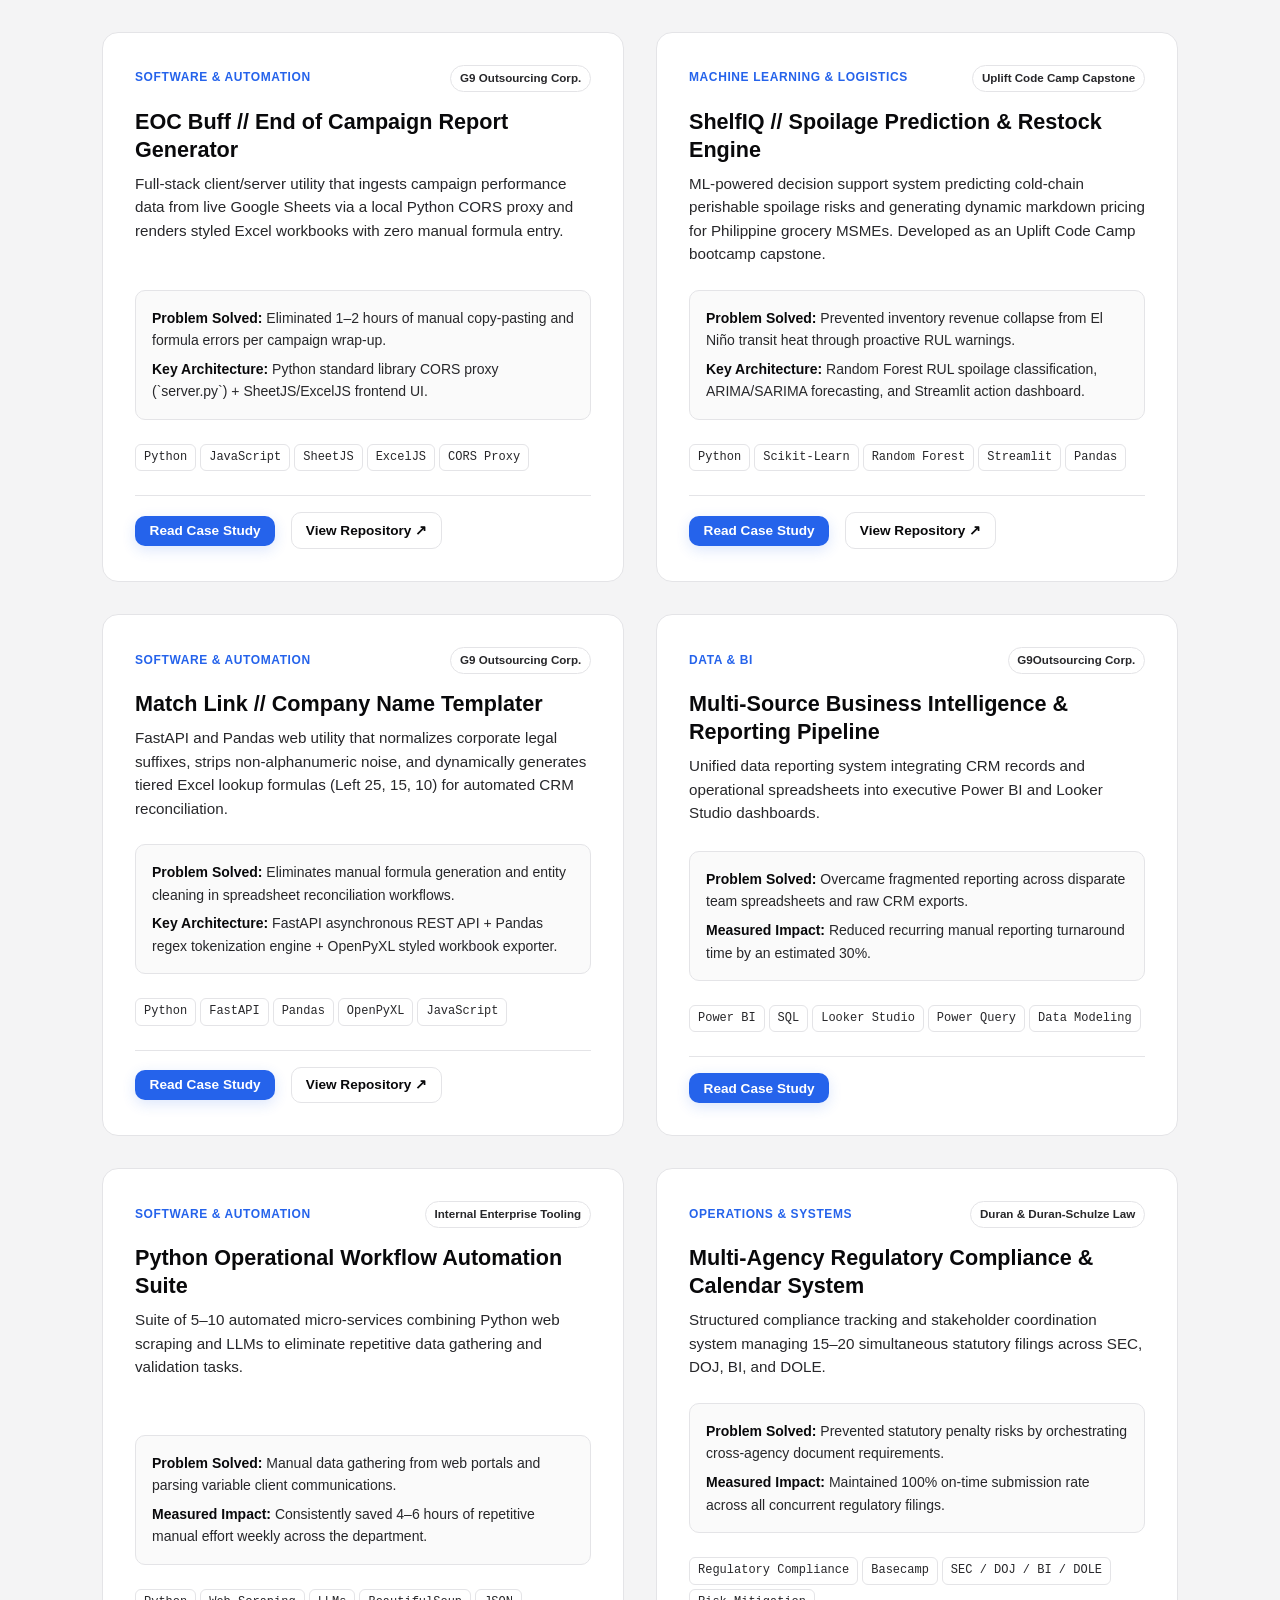
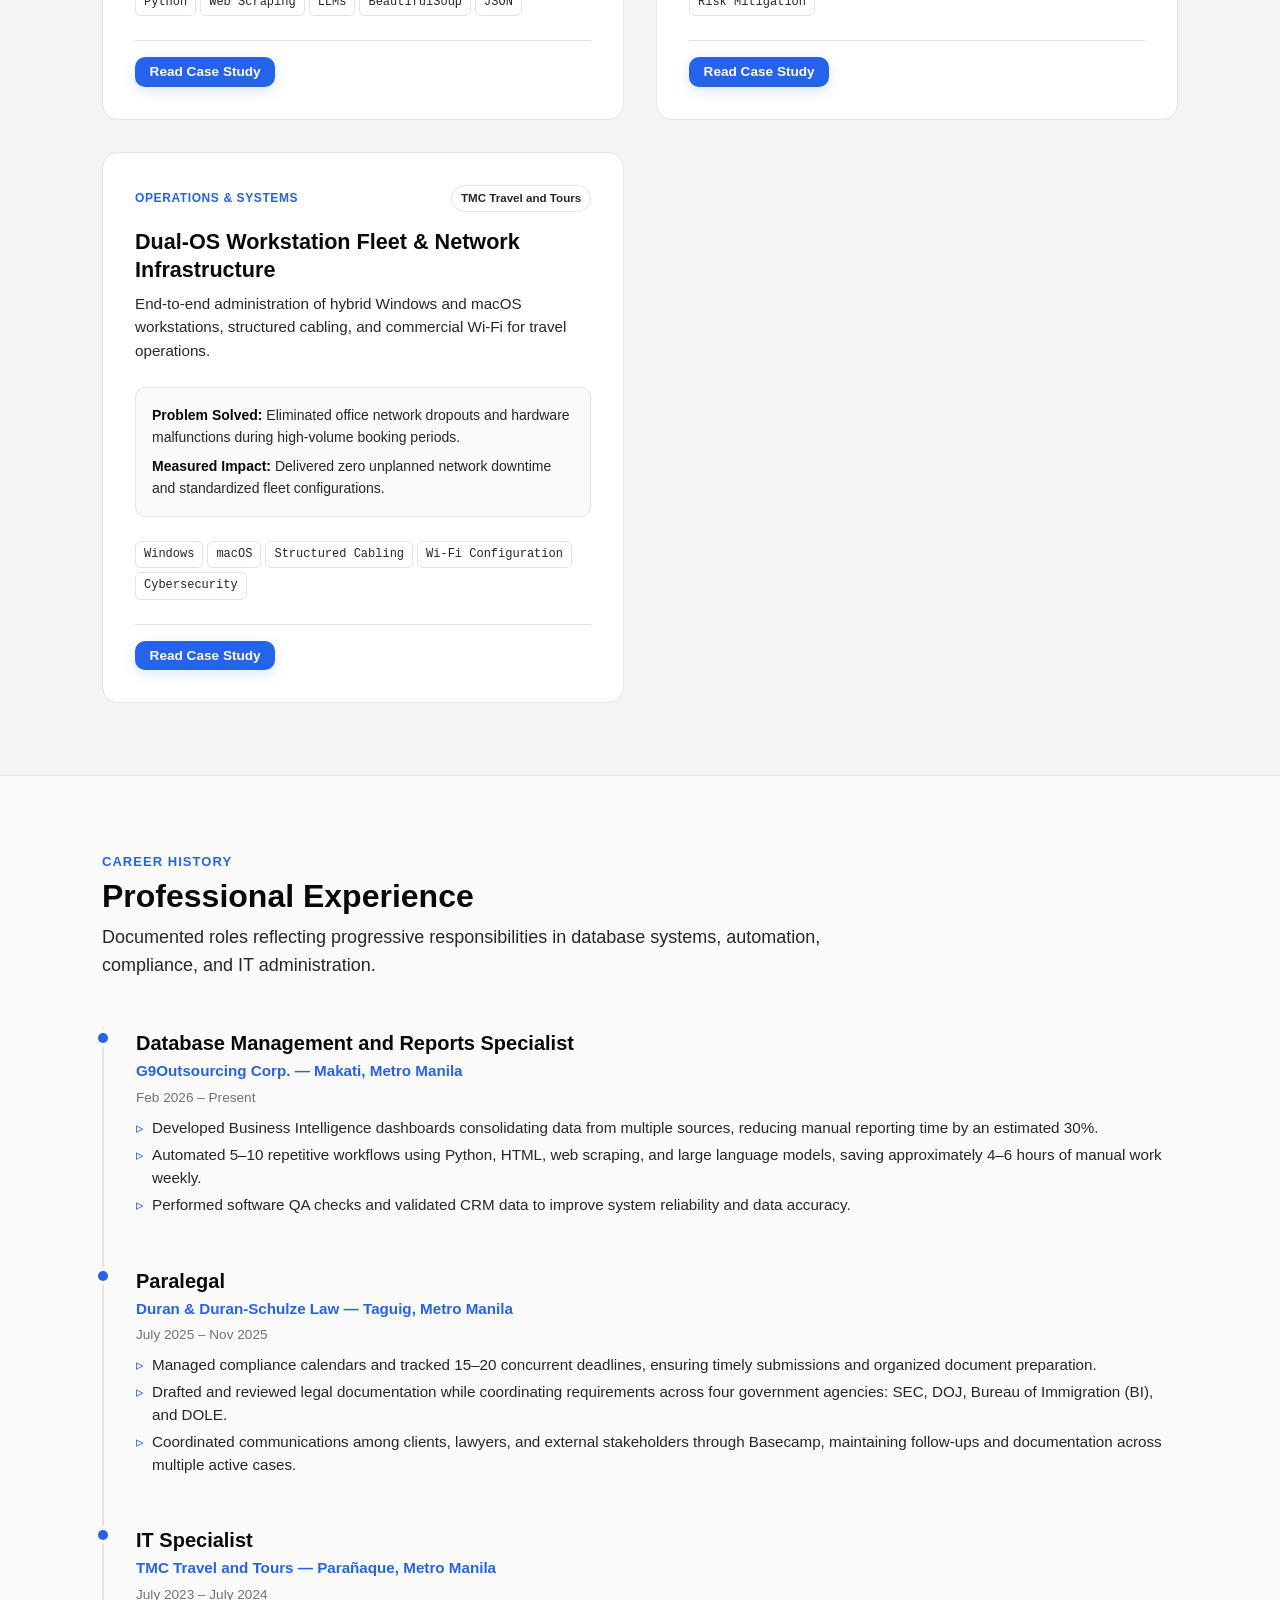
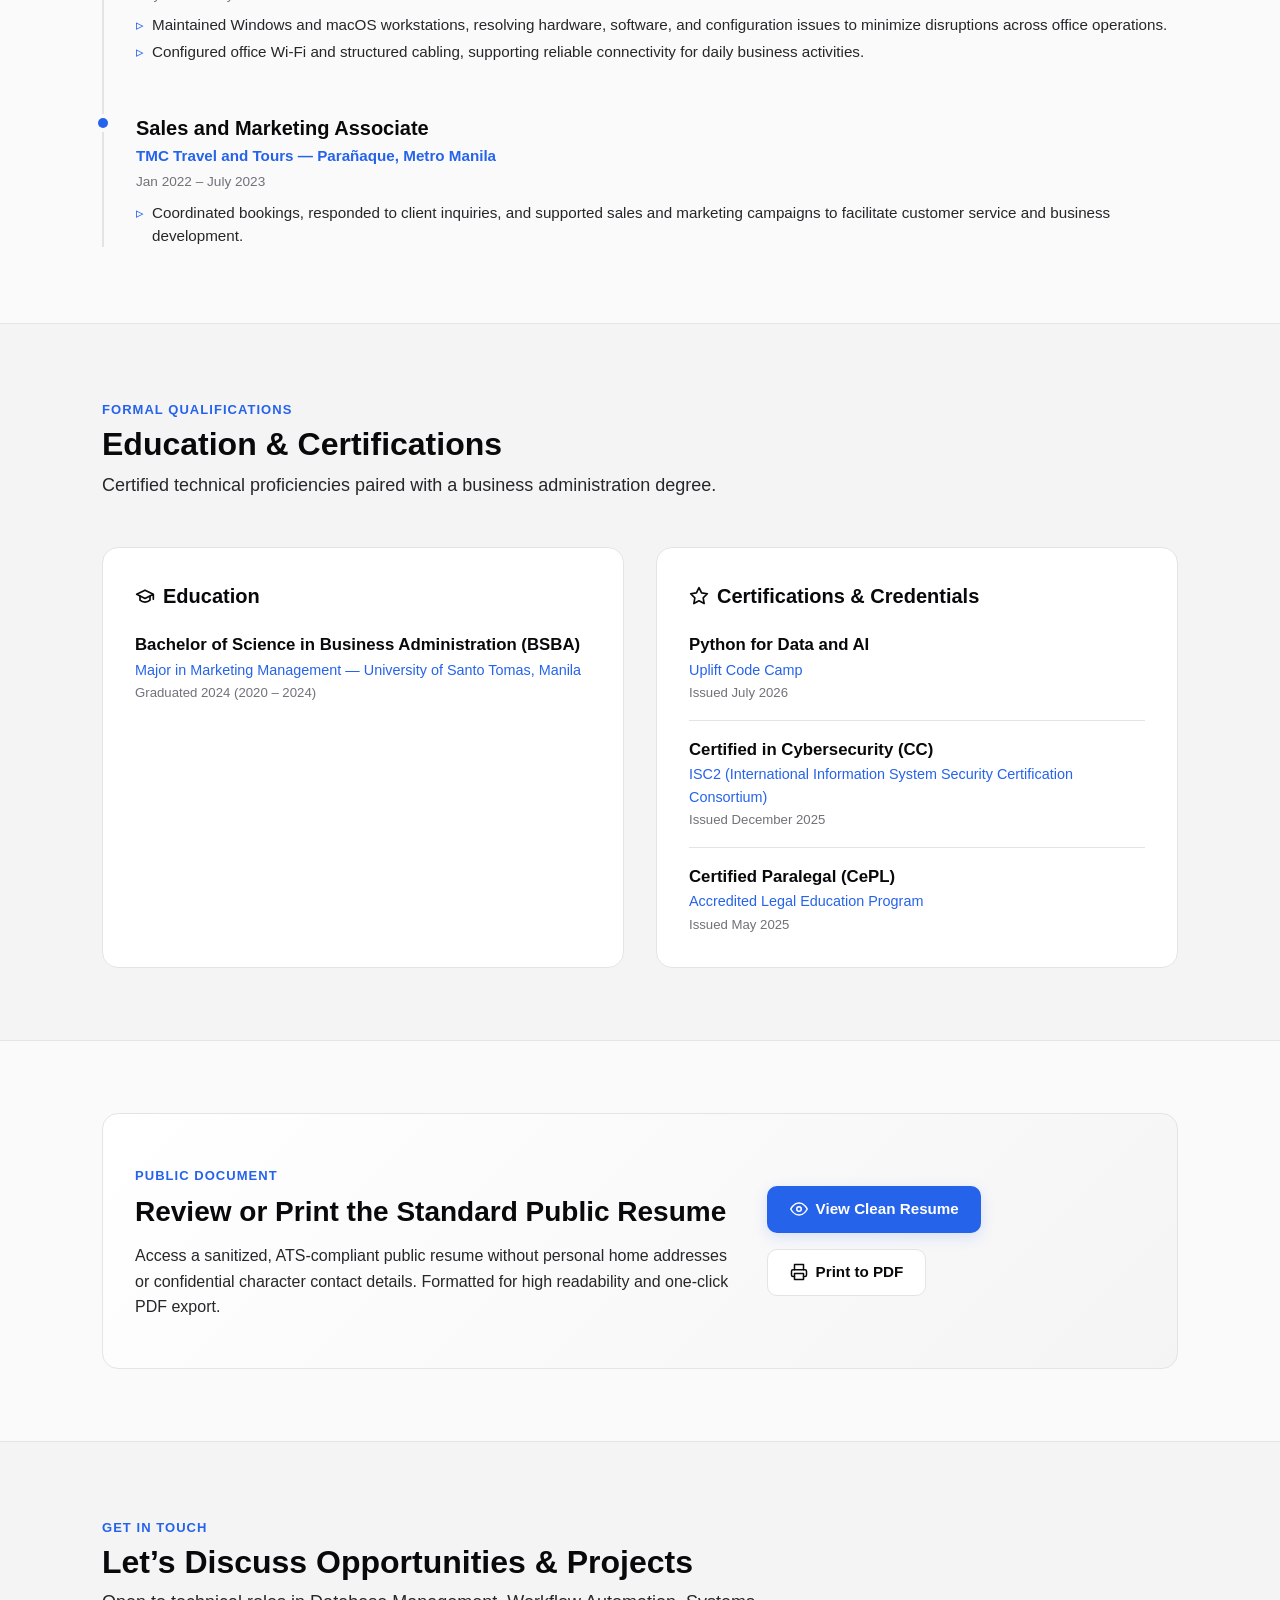
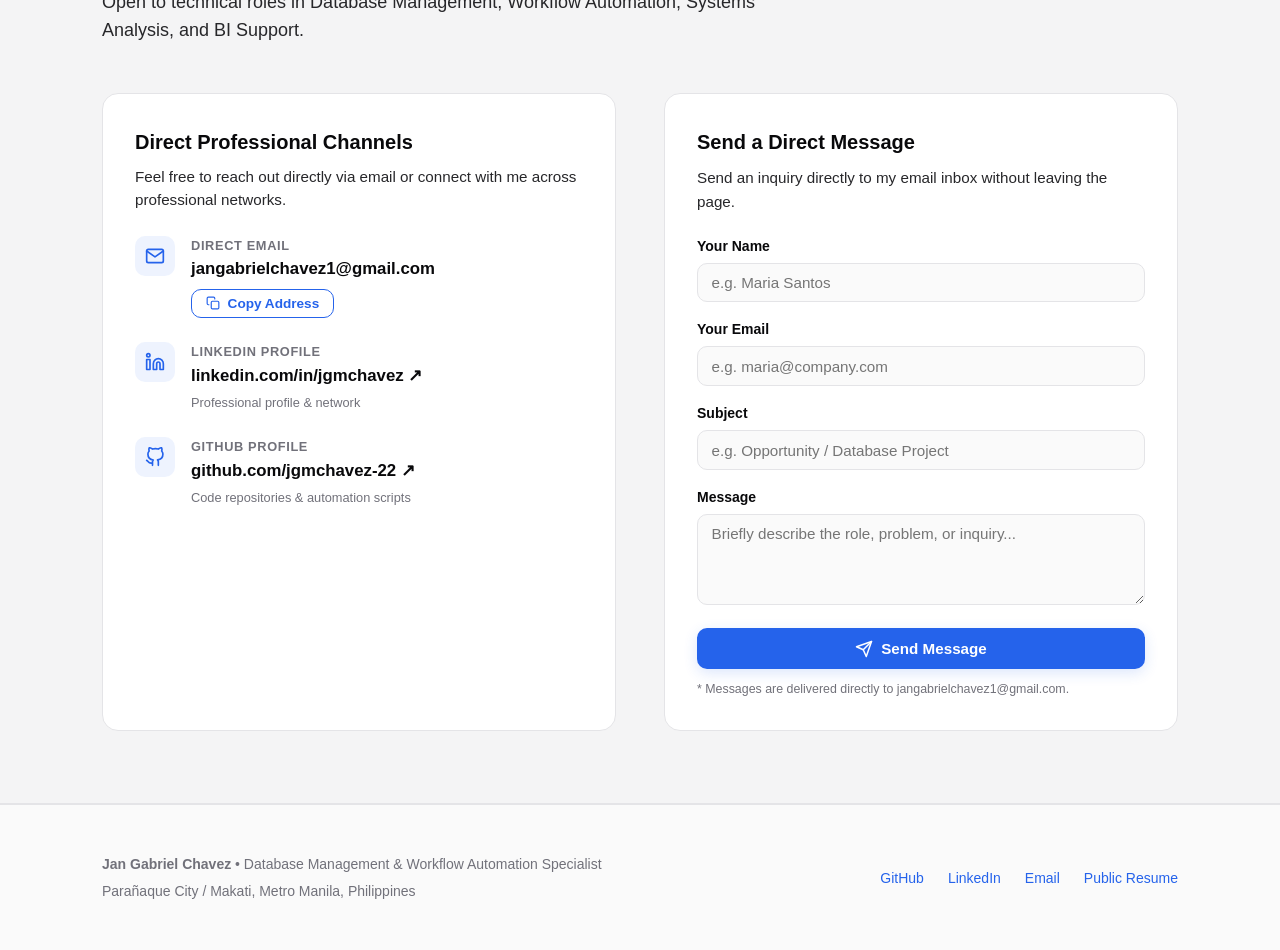
==== commit be1381b0: "revert(nav): remove photo from navbar brand link and restore monogram badge" ====
--- a/index.html
+++ b/index.html
@@ -20,7 +20,7 @@
   <meta name="twitter:image" content="assets/jan-chavez.jpg">
 
   <!-- Stylesheet -->
-  <link rel="stylesheet" href="css/styles.css?v=20261114_avatar">
+  <link rel="stylesheet" href="css/styles.css?v=20261114_brand">
 </head>
 <body>
 
@@ -31,7 +31,7 @@
   <header class="site-header" role="banner">
     <div class="container nav-container">
       <a href="#home" class="brand-link" aria-label="Jan Gabriel Chavez Home">
-        <img src="assets/jan-chavez.jpg" alt="Jan Gabriel Chavez" class="brand-avatar" width="36" height="36">
+        <span class="brand-badge" aria-hidden="true">JC</span>
         <span>Jan Gabriel Chavez</span>
       </a>
 
